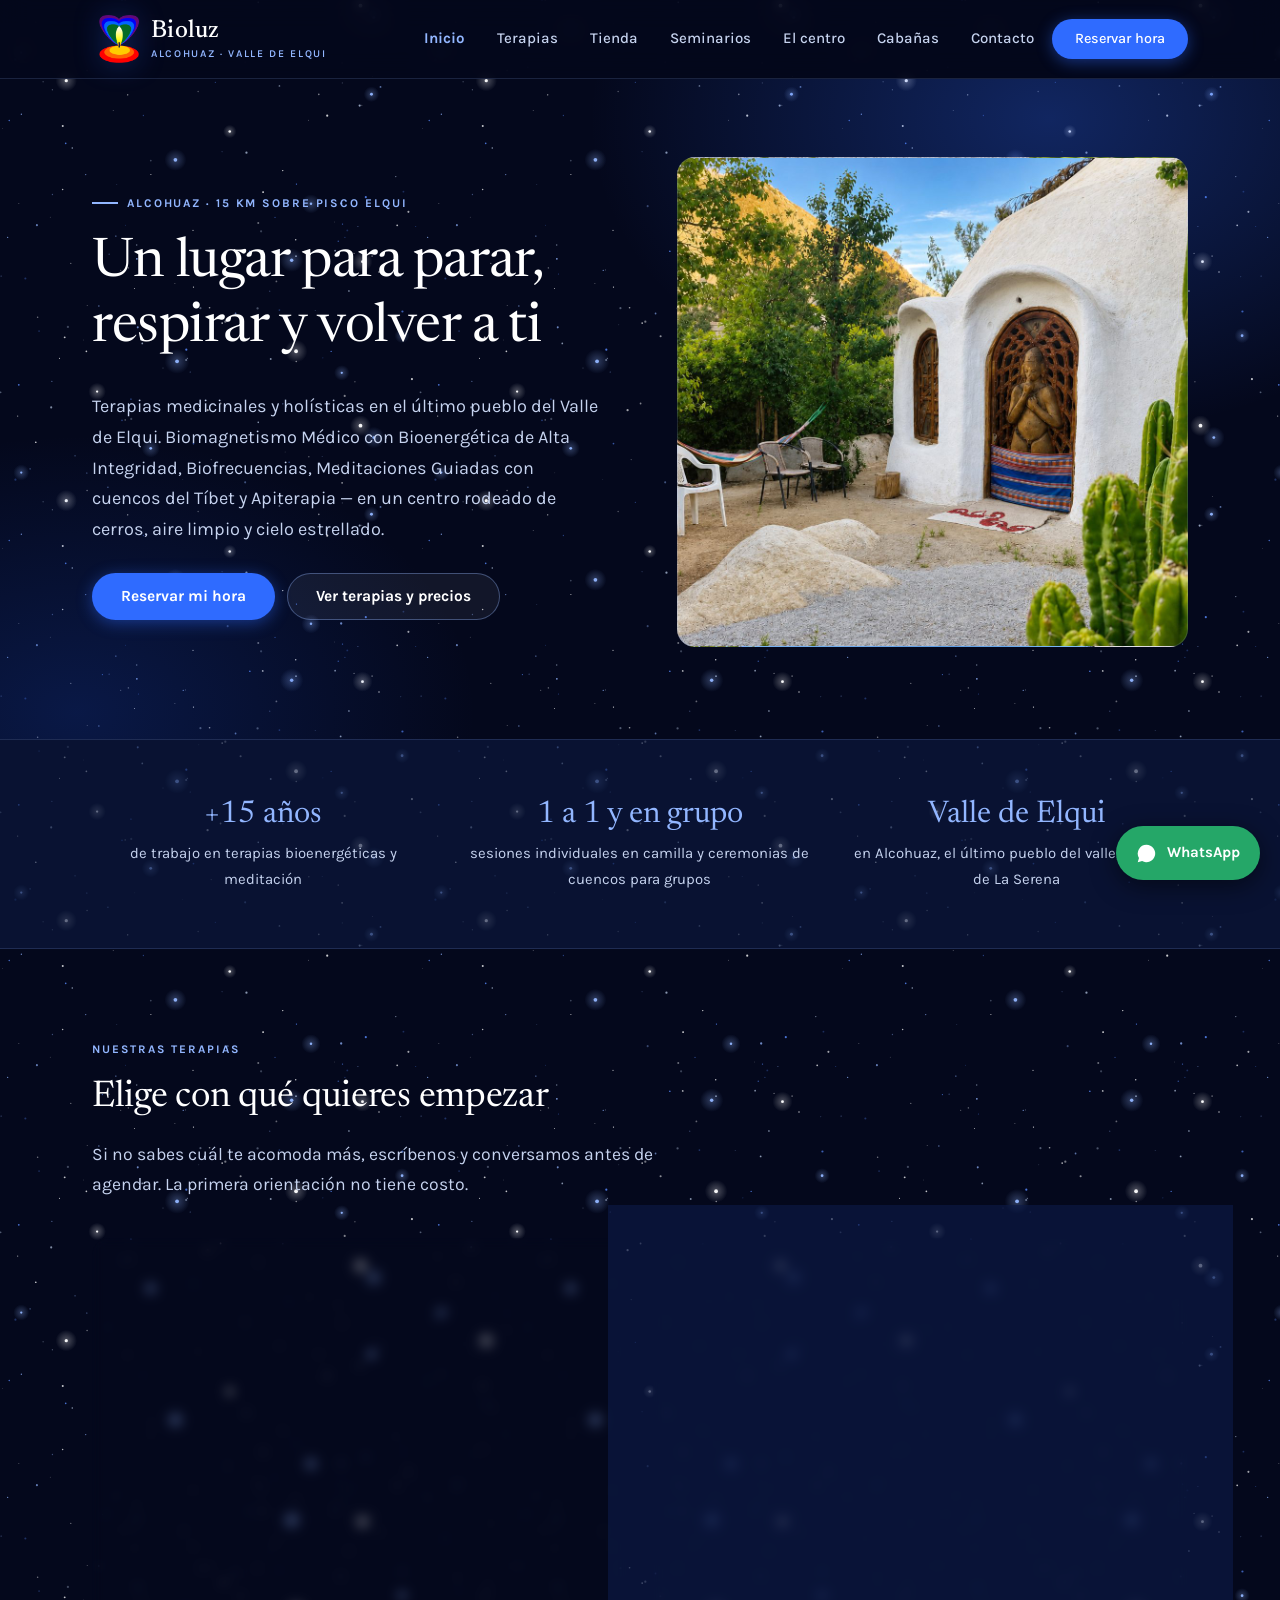
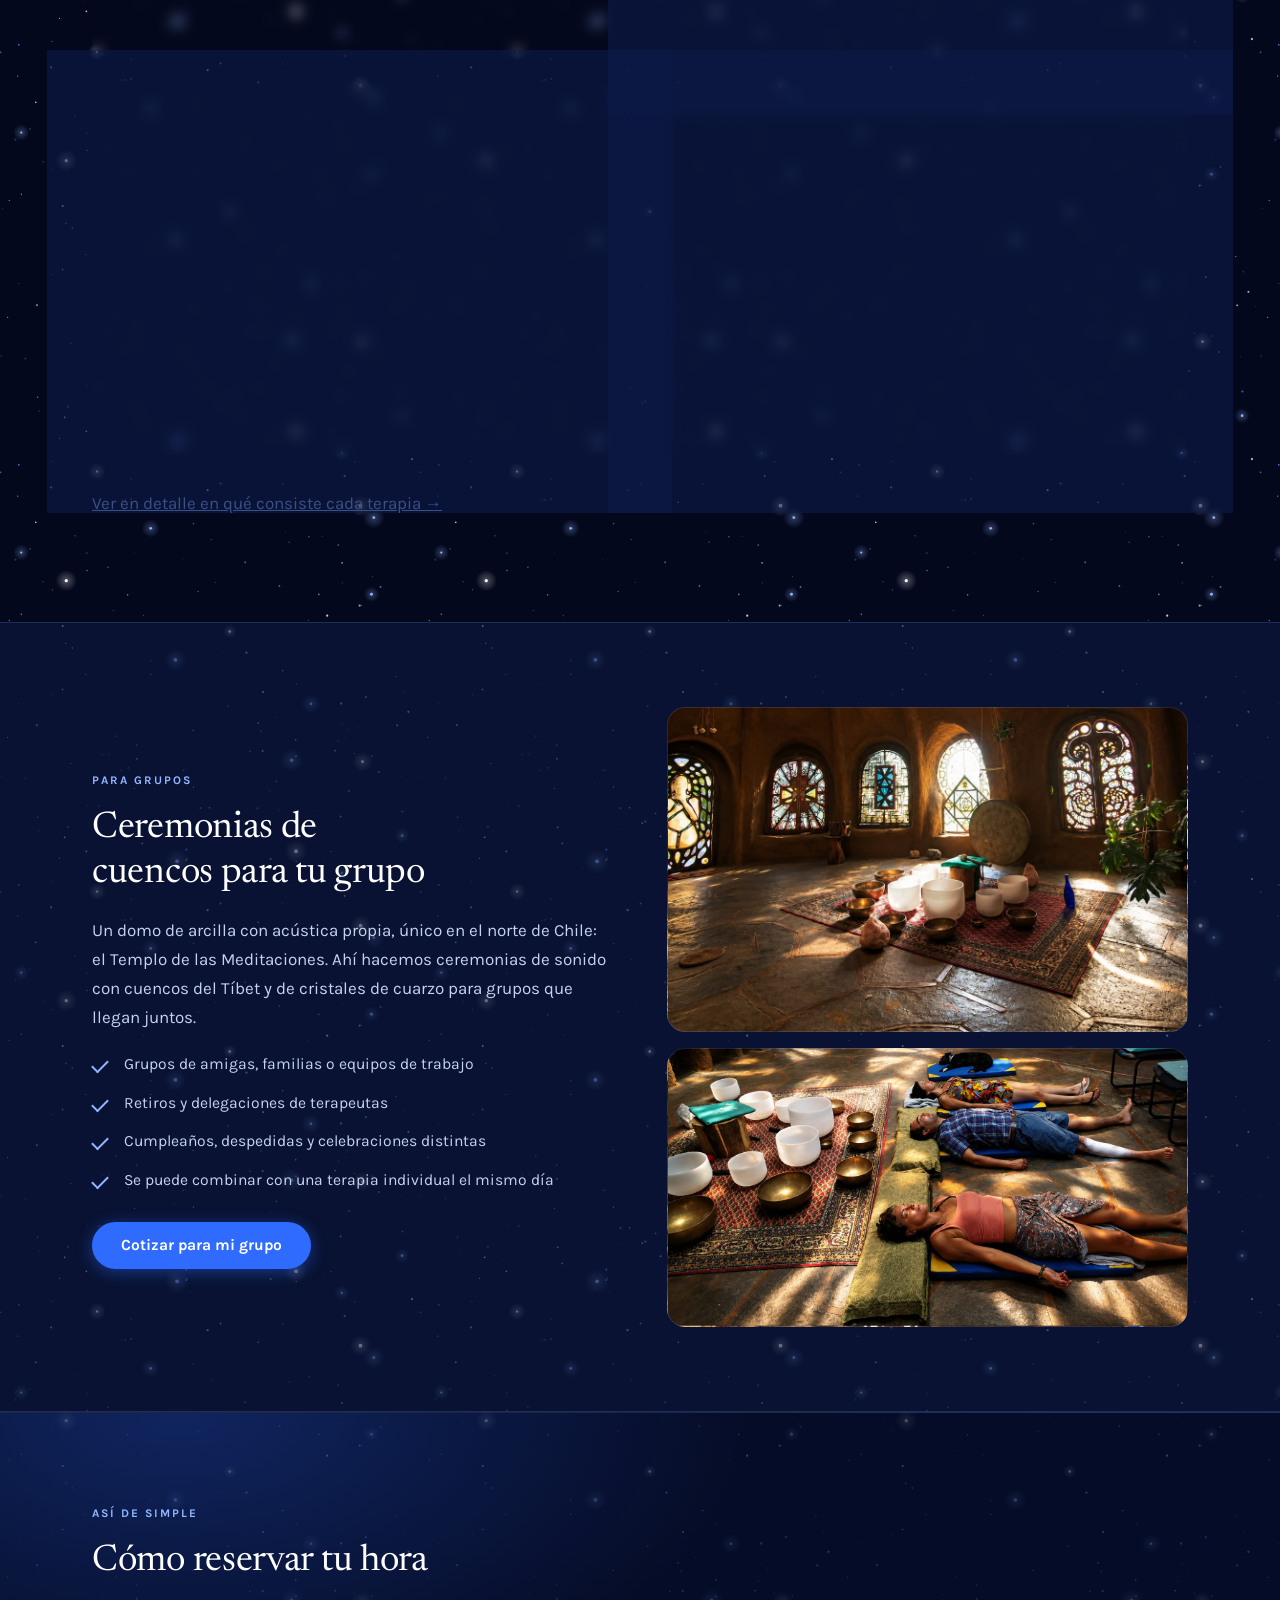
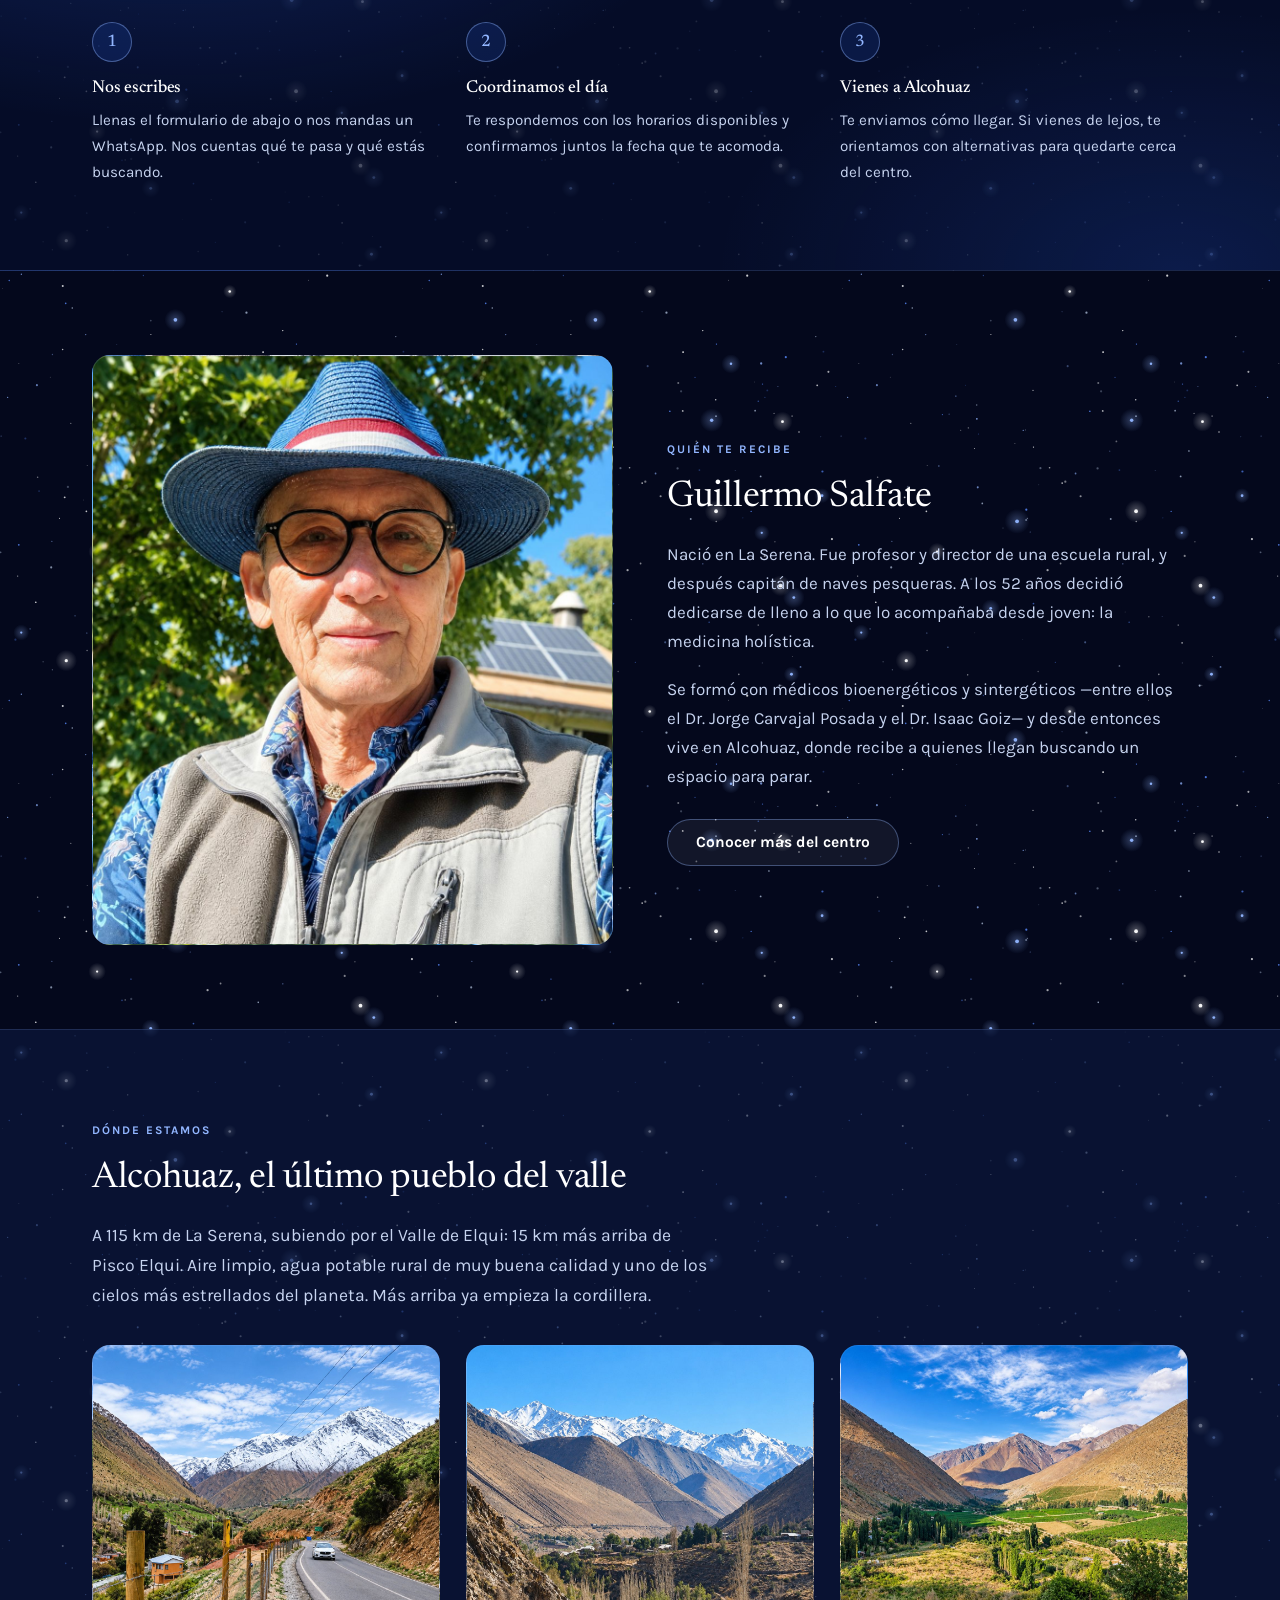
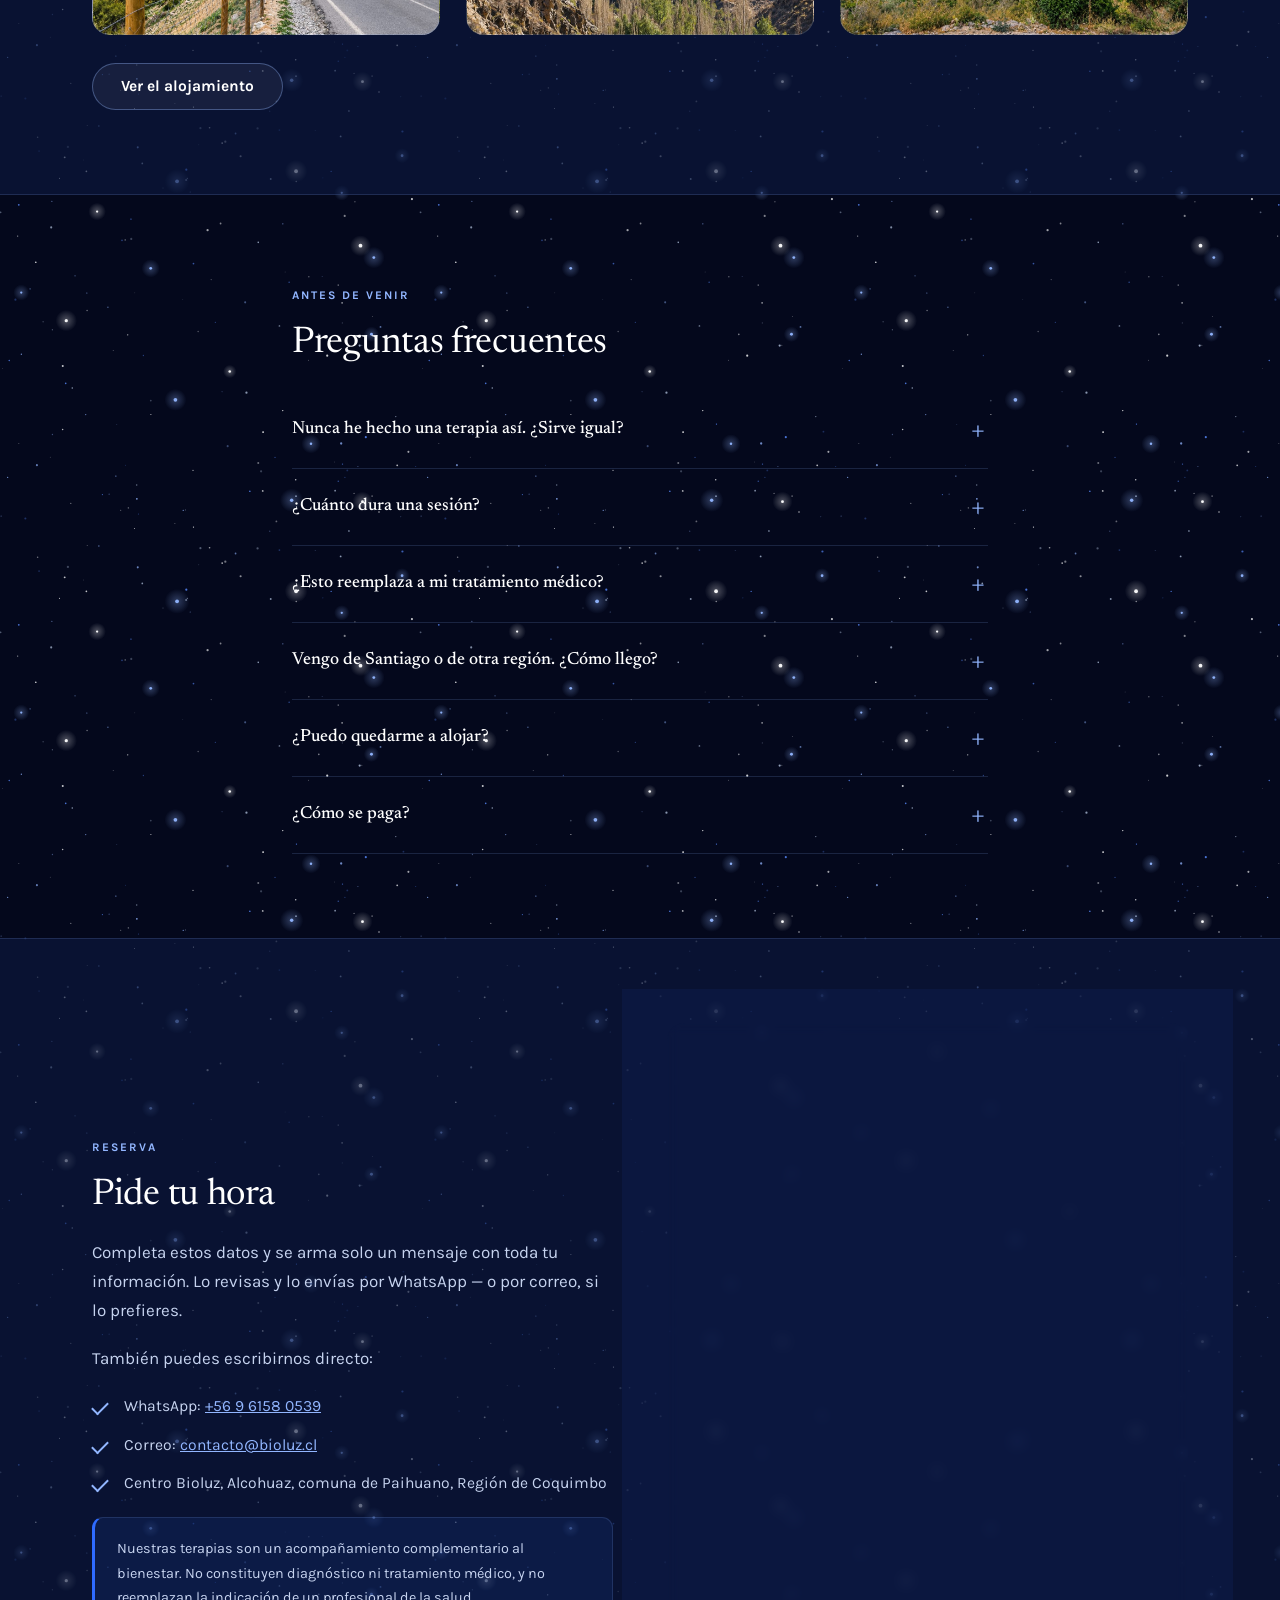
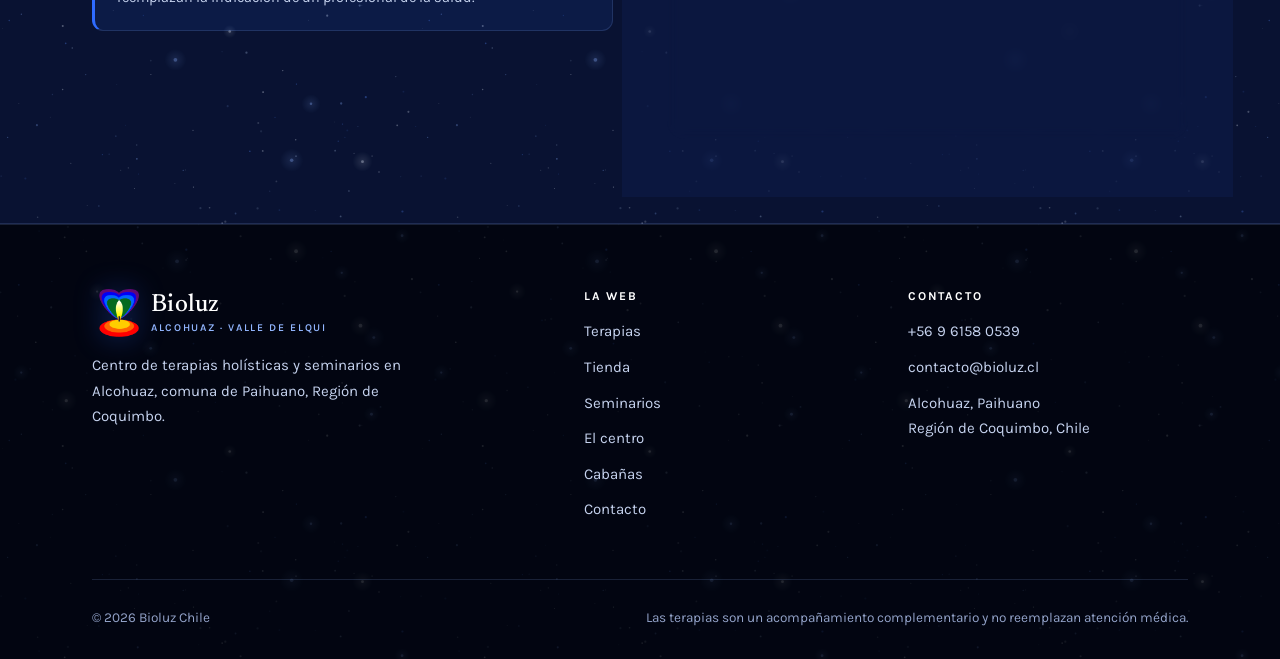
==== index.html @ 32c3778c "Agrega mapa de ubicación, cambia agua de vertiente a APR, y maqueta de calendario en cabañas - conta" ====
<!DOCTYPE html>
<html lang="es-CL">
<head>
<meta charset="utf-8">
<meta name="viewport" content="width=device-width, initial-scale=1">
<title>Bioluz Chile — Terapias holísticas en Alcohuaz, Valle de Elqui</title>
<meta name="description" content="Centro de terapias holísticas en Alcohuaz, Valle de Elqui. Biomagnetismo Médico con Bioenergética de Alta Integridad, Biofrecuencias Clark/Rife, Meditaciones Guiadas con cuencos del Tíbet y Apiterapia. Reserva tu hora por WhatsApp.">
<link rel="preconnect" href="https://fonts.googleapis.com">
<link rel="preconnect" href="https://fonts.gstatic.com" crossorigin>
<link href="https://fonts.googleapis.com/css2?family=Karla:wght@400;500;600;700&family=Newsreader:opsz,wght@6..72,400;6..72,500&display=swap" rel="stylesheet">
<link rel="stylesheet" href="assets/css/estilos.css">
<link rel="icon" type="image/png" href="assets/img/favicon.png">
<link rel="apple-touch-icon" href="assets/img/logo-marca.png">
</head>
<body class="borrador">

<!-- ===================== CABECERA ===================== -->
<header class="cabecera">
  <div class="contenedor cabecera-interior">
    <a class="logo" href="index.html">
      <img class="logo-marca" src="assets/img/logo-marca.png" alt="" width="320" height="326">
      <span class="logo-texto">
        <span class="logo-nombre">Bioluz</span>
        <span class="logo-bajada">Alcohuaz · Valle de Elqui</span>
      </span>
    </a>

    <button class="boton-menu" aria-label="Abrir menú" aria-expanded="false">
      <svg viewBox="0 0 24 24" fill="none" stroke="currentColor" stroke-width="2" stroke-linecap="round">
        <path d="M3 6h18M3 12h18M3 18h18"/>
      </svg>
    </button>

    <nav class="nav">
      <a href="index.html" class="activo">Inicio</a>
      <a href="terapias.html">Terapias</a>
      <a href="tienda.html">Tienda</a>
      <a href="seminarios.html">Seminarios</a>
      <a href="centro.html">El centro</a>
      <a href="cabanas.html">Cabañas</a>
      <a href="contacto.html">Contacto</a>
      <a href="#reservar" class="btn btn-principal btn-cabecera">Reservar hora</a>
    </nav>
  </div>
</header>

<!-- ===================== PORTADA ===================== -->
<section class="portada">
  <div class="contenedor portada-rejilla">
    <div class="portada-texto">
      <span class="ubicacion">Alcohuaz · 15 km sobre Pisco Elqui</span>
      <h1>Un lugar para parar, respirar y volver a ti</h1>
      <p class="bajada">
        Terapias medicinales y holísticas en el último pueblo del Valle de
        Elqui. Biomagnetismo Médico con Bioenergética de Alta Integridad,
        Biofrecuencias, Meditaciones Guiadas con cuencos del Tíbet y
        Apiterapia — en un
        centro rodeado de cerros, aire limpio y cielo estrellado.
      </p>
      <div class="grupo-botones">
        <a href="#reservar" class="btn btn-principal">Reservar mi hora</a>
        <a href="#terapias" class="btn btn-secundario">Ver terapias y precios</a>
      </div>
    </div>
    <div class="foto foto-portada" data-foto="FOTO DE PORTADA · guárdala como assets/img/portada.jpg y aparece sola. El domo, los cerros o el valle. Vertical u horizontal, mínimo 1400 px."></div>
  </div>
</section>

<!-- ===================== FRANJA DE CONFIANZA ===================== -->
<section class="seccion-compacta seccion-crema">
  <div class="contenedor">
    <div class="franja-datos">
      <div class="dato">
        <span class="numero">+15 años</span>
        <p>de trabajo en terapias bioenergéticas y meditación</p>
      </div>
      <div class="dato">
        <span class="numero">1 a 1 y en grupo</span>
        <p>sesiones individuales en camilla y ceremonias de cuencos para grupos</p>
      </div>
      <div class="dato">
        <span class="numero">Valle de Elqui</span>
        <p>en Alcohuaz, el último pueblo del valle, a 115 km de La Serena</p>
      </div>
    </div>
  </div>
</section>

<!-- ===================== TERAPIAS ===================== -->
<section class="seccion" id="terapias">
  <div class="contenedor">
    <span class="etiqueta">Nuestras terapias</span>
    <h2>Elige con qué quieres empezar</h2>
    <p class="intro" style="margin-bottom:38px">
      Si no sabes cuál te acomoda más, escríbenos y conversamos antes de
      agendar. La primera orientación no tiene costo.
    </p>

    <div class="rejilla rejilla-2">

      <article class="tarjeta tarjeta-destacada">
        <span class="cinta">La más pedida</span>
        <h3>Sesión individual en camilla</h3>
        <p>
          Una hora contigo. Trabajo de Biomagnetismo Médico con Bioenergética
          de Alta Integridad para equilibrar lo físico y lo emocional. Partimos
          conversando cómo estás llegando, y te vas con indicaciones simples
          para seguir en tu casa.
        </p>
        <div class="precio">$45.000
          <span>por sesión · aprox. 60 minutos</span>
        </div>
        <div class="grupo-botones">
          <a href="#reservar" class="btn btn-principal btn-ancho">Reservar</a>
        </div>
      </article>

      <article class="tarjeta">
        <span class="cinta">Nuevo</span>
        <h3>Biofrecuencias Clark/Rife</h3>
        <p>
          Una técnica todavía muy poco conocida en Chile. Es un acompañamiento
          durante procesos de salud complejos, junto al
          tratamiento de tu médico. Se trabaja con el equipo Biogen Prog y
          sensores en manos y pies. Requiere diagnóstico médico previo.
        </p>
        <div class="precio">$65.000
          <span>por sesión · de 1 a 2 horas · mínimo 3 sesiones</span>
        </div>
        <div class="grupo-botones">
          <a href="terapias.html#biofrecuencias" class="btn btn-secundario btn-ancho">Ver en qué consiste</a>
        </div>
      </article>

      <article class="tarjeta">
        <h3>Meditaciones Guiadas</h3>
        <p>
          Con cuencos del Tíbet, cuencos de cristales de cuarzo y Gong
          Atlantic. Sonidos con frecuencias que ayudan a calmar, equilibrar y
          descansar profundo. Se hace desde 2 personas — en pareja, con una
          amiga o en grupo.
        </p>
        <div class="precio">$30.000
          <span>por persona · desde 2 personas</span>
        </div>
        <div class="grupo-botones">
          <a href="#reservar" class="btn btn-secundario btn-ancho">Reservar</a>
        </div>
      </article>

      <article class="tarjeta">
        <h3>Apiterapia</h3>
        <p>
          Terapia tradicional con picadura de abeja, usada para acompañar
          molestias articulares y como apoyo al sistema inmune. Siempre con
          prueba de sensibilidad previa.
        </p>
        <div class="precio">$20.000
          <span>por sesión</span>
        </div>
        <div class="grupo-botones">
          <a href="#reservar" class="btn btn-secundario btn-ancho">Reservar</a>
        </div>
      </article>

    </div>

    <p style="margin-top:34px">
      <a href="terapias.html">Ver en detalle en qué consiste cada terapia →</a>
    </p>
  </div>
</section>

<!-- ===================== SESIONES GRUPALES ===================== -->
<section class="seccion seccion-crema">
  <div class="contenedor partido">
    <div class="partido-texto">
      <span class="etiqueta">Para grupos</span>
      <h2>Ceremonias de cuencos para tu grupo</h2>
      <p>
        Un domo de arcilla con acústica propia, único en el norte de Chile:
        el Templo de las Meditaciones. Ahí hacemos ceremonias de sonido con
        cuencos del Tíbet y de cristales de cuarzo para grupos que llegan juntos.
      </p>
      <ul class="lista-visto">
        <li>Grupos de amigas, familias o equipos de trabajo</li>
        <li>Retiros y delegaciones de terapeutas</li>
        <li>Cumpleaños, despedidas y celebraciones distintas</li>
        <li>Se puede combinar con una terapia individual el mismo día</li>
      </ul>
      <div class="grupo-botones">
        <a href="#reservar" class="btn btn-principal">Cotizar para mi grupo</a>
      </div>
    </div>
    <div class="galeria-dos">
      <div class="foto foto-meditacion-1"></div>
      <div class="foto foto-meditacion-2"></div>
    </div>
  </div>
</section>

<!-- ===================== CÓMO RESERVAR ===================== -->
<section class="seccion seccion-noche">
  <div class="contenedor">
    <span class="etiqueta">Así de simple</span>
    <h2 style="margin-bottom:38px">Cómo reservar tu hora</h2>
    <div class="pasos">
      <div class="paso">
        <h3>Nos escribes</h3>
        <p>
          Llenas el formulario de abajo o nos mandas un WhatsApp. Nos cuentas
          qué te pasa y qué estás buscando.
        </p>
      </div>
      <div class="paso">
        <h3>Coordinamos el día</h3>
        <p>
          Te respondemos con los horarios disponibles y confirmamos juntos la
          fecha que te acomoda.
        </p>
      </div>
      <div class="paso">
        <h3>Vienes a Alcohuaz</h3>
        <p>
          Te enviamos cómo llegar. Si vienes de lejos, te orientamos con
          alternativas para quedarte cerca del centro.
        </p>
      </div>
    </div>
  </div>
</section>

<!-- ===================== EL FUNDADOR ===================== -->
<section class="seccion">
  <div class="contenedor partido partido-invertido">
    <div class="foto foto-guillermo" data-foto="FOTO: retrato de Guillermo Salfate, de cerca, mirando a la cámara o trabajando. Luz natural. Vertical u horizontal, mínimo 1000 px."></div>
    <div class="partido-texto">
      <span class="etiqueta">Quién te recibe</span>
      <h2>Guillermo Salfate</h2>
      <p>
        Nació en La Serena. Fue profesor y director de una escuela rural, y
        después capitán de naves pesqueras. A los 52 años decidió dedicarse
        de lleno a lo que lo acompañaba desde joven: la medicina holística.
      </p>
      <p>
        Se formó con médicos bioenergéticos y sintergéticos —entre ellos el
        Dr. Jorge Carvajal Posada y el Dr. Isaac Goiz— y desde entonces vive
        en Alcohuaz, donde recibe a quienes llegan buscando un espacio para
        parar.
      </p>
      <div class="grupo-botones">
        <a href="centro.html" class="btn btn-secundario">Conocer más del centro</a>
      </div>
    </div>
  </div>
</section>

<!-- ===================== EL LUGAR ===================== -->
<section class="seccion seccion-crema">
  <div class="contenedor">
    <span class="etiqueta">Dónde estamos</span>
    <h2>Alcohuaz, el último pueblo del valle</h2>
    <p class="intro" style="margin-bottom:34px">
      A 115 km de La Serena, subiendo por el Valle de Elqui: 15 km más arriba
      de Pisco Elqui. Aire limpio, agua potable rural de muy buena calidad y
      uno de los cielos más estrellados del planeta. Más arriba ya empieza la
      cordillera.
    </p>
    <div class="rejilla rejilla-3">
      <div class="foto foto-ultimo-pueblo-1" data-foto="FOTO: vista del pueblo de Alcohuaz o del valle desde arriba, de día. Horizontal, mínimo 1200 px."></div>
      <div class="foto foto-ultimo-pueblo-2" data-foto="FOTO: el domo de arcilla visto por fuera, con los cerros detrás. Horizontal, mínimo 1200 px."></div>
      <div class="foto foto-cielo-limpio" data-foto="FOTO: cielo estrellado sobre el centro, de noche. Horizontal, mínimo 1200 px."></div>
    </div>
    <div class="grupo-botones">
      <a href="cabanas.html" class="btn btn-secundario">Ver el alojamiento</a>
    </div>
  </div>
</section>

<!-- ===================== PREGUNTAS FRECUENTES ===================== -->
<section class="seccion">
  <div class="contenedor-angosto">
    <span class="etiqueta">Antes de venir</span>
    <h2 style="margin-bottom:26px">Preguntas frecuentes</h2>

    <details class="pregunta">
      <summary>Nunca he hecho una terapia así. ¿Sirve igual?</summary>
      <p>
        Sí. La mayoría de quienes llegan viene por primera vez. No necesitas
        saber nada antes ni creer en nada en particular: se te explica todo
        durante la sesión.
      </p>
    </details>

    <details class="pregunta">
      <summary>¿Cuánto dura una sesión?</summary>
      <p>
        La sesión individual en camilla dura alrededor de una hora. Las
        Meditaciones Guiadas duran entre 45 y 60 minutos, según el grupo.
      </p>
    </details>

    <details class="pregunta">
      <summary>¿Esto reemplaza a mi tratamiento médico?</summary>
      <p>
        No. Lo que hacemos es un acompañamiento complementario al bienestar.
        No reemplaza el diagnóstico ni el tratamiento de tu médico, y siempre
        te vamos a decir que sigas con tus controles.
      </p>
    </details>

    <details class="pregunta">
      <summary>Vengo de Santiago o de otra región. ¿Cómo llego?</summary>
      <p>
        Se llega por el Valle de Elqui: desde La Serena son 115 km hasta
        Alcohuaz, pasando por Vicuña y Pisco Elqui. Cuando confirmamos tu
        hora te mandamos la ubicación y las indicaciones exactas.
      </p>
    </details>

    <details class="pregunta">
      <summary>¿Puedo quedarme a alojar?</summary>
      <p>
        Por ahora no. El centro tiene cabañas y una casa de arcilla, pero
        el alojamiento está cerrado temporalmente. En Alcohuaz y en Pisco
        Elqui hay otras alternativas para quedarse, y te orientamos con
        gusto cuando coordinemos tu hora.
      </p>
    </details>

    <details class="pregunta">
      <summary>¿Cómo se paga?</summary>
      <p>
        Se paga en el centro el día de la sesión. Si prefieres transferir
        antes, te enviamos los datos al confirmar la hora.
      </p>
    </details>
  </div>
</section>

<!-- ===================== RESERVA ===================== -->
<section class="seccion seccion-crema" id="reservar">
  <div class="contenedor partido">
    <div class="partido-texto">
      <span class="etiqueta">Reserva</span>
      <h2>Pide tu hora</h2>
      <p>
        Completa estos datos y se arma solo un mensaje con toda tu
        información. Lo revisas y lo envías por WhatsApp — o por correo, si
        lo prefieres.
      </p>
      <p>
        También puedes escribirnos directo:
      </p>
      <ul class="lista-visto">
        <li>WhatsApp: <a href="https://wa.me/56961580539">+56 9 6158 0539</a></li>
        <li>Correo: <a href="mailto:contacto@bioluz.cl">contacto@bioluz.cl</a></li>
        <li>Centro Bioluz, Alcohuaz, comuna de Paihuano, Región de Coquimbo</li>
      </ul>
      <p class="aviso-salud">
        Nuestras terapias son un acompañamiento complementario al bienestar.
        No constituyen diagnóstico ni tratamiento médico, y no reemplazan la
        indicación de un profesional de la salud.
      </p>
    </div>

    <form class="formulario" id="form-reserva" novalidate>
      <div class="campo">
        <label for="nombre">Tu nombre *</label>
        <input type="text" id="nombre" name="nombre" placeholder="Nombre y apellido" required>
      </div>

      <div class="campo">
        <label for="terapia">¿Qué te interesa? *</label>
        <select id="terapia" name="terapia" required>
          <option value="">Elige una opción</option>
          <option>Sesión individual en camilla ($45.000)</option>
          <option>Biofrecuencias Clark/Rife ($65.000)</option>
          <option>Meditaciones Guiadas ($30.000 por persona)</option>
          <option>Ceremonia de cuencos para un grupo</option>
          <option>Apiterapia ($20.000)</option>
          <option>Seminario / diplomado</option>
          <option>Todavía no sé, quiero orientación</option>
        </select>
      </div>

      <div class="fila-campos">
        <div class="campo">
          <label for="personas">¿Cuántas personas?</label>
          <input type="number" id="personas" name="personas" min="1" value="1">
        </div>
        <div class="campo">
          <label for="fecha">Fecha que te acomoda</label>
          <input type="date" id="fecha" name="fecha">
        </div>
      </div>

      <div class="fila-campos">
        <div class="campo">
          <label for="horario">Horario preferido</label>
          <select id="horario" name="horario">
            <option value="">Da lo mismo</option>
            <option>En la mañana</option>
            <option>En la tarde</option>
          </select>
        </div>
        <div class="campo">
          <label for="telefono">Tu teléfono</label>
          <input type="tel" id="telefono" name="telefono" placeholder="+56 9 ...">
        </div>
      </div>

      <div class="campo">
        <label for="mensaje">Cuéntanos brevemente qué buscas</label>
        <textarea id="mensaje" name="mensaje" placeholder="Por ejemplo: vengo con mucho estrés hace meses y quiero desconectarme un par de días."></textarea>
      </div>

      <button type="submit" class="btn btn-wsp btn-ancho">
        <svg viewBox="0 0 24 24" fill="currentColor" style="width:19px;height:19px">
          <path d="M17.5 14.4c-.3-.2-1.7-.9-2-1-.3-.1-.5-.2-.7.1-.2.3-.8 1-.9 1.2-.2.2-.3.2-.6.1-.3-.2-1.2-.5-2.3-1.4-.9-.8-1.4-1.7-1.6-2-.2-.3 0-.5.1-.6l.5-.5c.1-.2.2-.3.3-.5 0-.2 0-.4 0-.5 0-.2-.7-1.6-.9-2.2-.2-.6-.5-.5-.7-.5h-.6c-.2 0-.5.1-.8.4-.3.3-1 1-1 2.5s1.1 2.9 1.2 3.1c.2.2 2.1 3.2 5.1 4.5.7.3 1.3.5 1.7.6.7.2 1.4.2 1.9.1.6-.1 1.7-.7 2-1.4.2-.7.2-1.2.2-1.4-.1-.1-.3-.2-.6-.3M12 2a10 10 0 0 0-8.6 15.1L2 22l5-1.3A10 10 0 1 0 12 2"/>
        </svg>
        Enviar por WhatsApp
      </button>

      <p class="aviso-formulario">
        ¿Prefieres correo? <a href="#" id="reserva-por-correo">Envíalo por mail</a>
      </p>
    </form>
  </div>
</section>

<!-- ===================== PIE ===================== -->
<footer class="pie">
  <div class="contenedor">
    <div class="pie-rejilla">
      <div>
        <a class="logo logo-pie" href="index.html">
          <img class="logo-marca" src="assets/img/logo-marca.png" alt="" width="320" height="326">
          <span class="logo-texto">
            <span class="logo-nombre">Bioluz</span>
            <span class="logo-bajada">Alcohuaz · Valle de Elqui</span>
          </span>
        </a>
        <p style="max-width:36ch">
          Centro de terapias holísticas y seminarios en Alcohuaz, comuna de
          Paihuano, Región de Coquimbo.
        </p>
      </div>

      <div>
        <h4>La web</h4>
        <ul>
          <li><a href="terapias.html">Terapias</a></li>
          <li><a href="tienda.html">Tienda</a></li>
          <li><a href="seminarios.html">Seminarios</a></li>
          <li><a href="centro.html">El centro</a></li>
          <li><a href="cabanas.html">Cabañas</a></li>
          <li><a href="contacto.html">Contacto</a></li>
        </ul>
      </div>

      <div>
        <h4>Contacto</h4>
        <ul>
          <li><a href="https://wa.me/56961580539">+56 9 6158 0539</a></li>
          <li><a href="mailto:contacto@bioluz.cl">contacto@bioluz.cl</a></li>
          <li>Alcohuaz, Paihuano<br>Región de Coquimbo, Chile</li>
        </ul>
      </div>
    </div>

    <div class="pie-abajo">
      <span>© 2026 Bioluz Chile</span>
      <span>Las terapias son un acompañamiento complementario y no reemplazan atención médica.</span>
    </div>
  </div>
</footer>

<a class="wsp-flotante" href="https://wa.me/56961580539?text=Hola%20Bioluz%2C%20quiero%20consultar%20por%20una%20hora." target="_blank" rel="noopener">
  <svg viewBox="0 0 24 24">
    <path d="M17.5 14.4c-.3-.2-1.7-.9-2-1-.3-.1-.5-.2-.7.1-.2.3-.8 1-.9 1.2-.2.2-.3.2-.6.1-.3-.2-1.2-.5-2.3-1.4-.9-.8-1.4-1.7-1.6-2-.2-.3 0-.5.1-.6l.5-.5c.1-.2.2-.3.3-.5 0-.2 0-.4 0-.5 0-.2-.7-1.6-.9-2.2-.2-.6-.5-.5-.7-.5h-.6c-.2 0-.5.1-.8.4-.3.3-1 1-1 2.5s1.1 2.9 1.2 3.1c.2.2 2.1 3.2 5.1 4.5.7.3 1.3.5 1.7.6.7.2 1.4.2 1.9.1.6-.1 1.7-.7 2-1.4.2-.7.2-1.2.2-1.4-.1-.1-.3-.2-.6-.3M12 2a10 10 0 0 0-8.6 15.1L2 22l5-1.3A10 10 0 1 0 12 2"/>
  </svg>
  WhatsApp
</a>

<script src="assets/js/main.js"></script>
</body>
</html>
---- assets/css/estilos.css ----
/* ============================================================
   BIOLUZ CHILE — hoja de estilos principal

   Paleta: cielo nocturno del Valle de Elqui.
   · Espacio — azul casi negro, el fondo de todo
   · Panel   — azul profundo translúcido, donde va el contenido
   · Azul    — el azul eléctrico, solo donde importa
   · Ámbar   — para los avisos, para que no se confundan
   · Letras  — blancas

   Las estrellas del fondo las dibuja assets/js/main.js y las
   entrega en la variable --estrellas. Si el navegador no ejecuta
   ese archivo, queda el azul liso y todo se sigue leyendo igual.
   ============================================================ */

:root{
  /* Fondos */
  --espacio:    #04081C;
  --espacio-2:  #070F2A;
  --panel:      rgba(12,25,64,.62);
  --panel-solido:#0B1638;
  --superficie: rgba(13,27,70,.66);

  /* Texto */
  --tinta:      #FFFFFF;
  --texto:      #C6D3EF;
  --texto-tenue:#93A3C9;

  /* Azul eléctrico: el acento */
  --azul:       #2F6BFF;
  --azul-hover: #1D53DC;
  --azul-claro: #92B6FF;
  --azul-tenue: rgba(47,107,255,.16);

  /* Ámbar: avisos */
  --ambar:      #D9A441;
  --ambar-tenue:rgba(217,164,65,.12);

  --borde:      rgba(146,182,255,.16);
  --borde-vivo: rgba(146,182,255,.36);

  --sombra:      0 1px 3px rgba(0,0,0,.35), 0 12px 30px rgba(0,0,0,.32);
  --sombra-alta: 0 2px 8px rgba(0,0,0,.4), 0 24px 54px rgba(6,20,70,.55);

  --radio:      18px;
  --radio-sm:   11px;
  --ancho:      1140px;
  --serif: 'Newsreader', 'Iowan Old Style', Georgia, 'Times New Roman', serif;
  --sans:  'Karla', -apple-system, BlinkMacSystemFont, 'Segoe UI', Roboto, Helvetica, Arial, sans-serif;
}

*,*::before,*::after{ box-sizing:border-box; }

/* Lo que se marca como oculto se oculta, aunque la clase diga otra cosa */
[hidden]{ display:none !important; }

html{ scroll-behavior:smooth; background:var(--espacio); color-scheme:dark; }

body{
  margin:0;
  font-family:var(--sans);
  font-size:17px;
  line-height:1.7;
  color:var(--texto);
  background-color:var(--espacio);
  background-image:var(--estrellas, none);
  background-repeat:repeat;
  background-size:420px 420px;
  -webkit-font-smoothing:antialiased;
}

img{ max-width:100%; display:block; }

h1,h2,h3,h4{
  font-family:var(--serif);
  font-weight:400;
  line-height:1.2;
  letter-spacing:-.008em;
  margin:0 0 .55em;
  color:var(--tinta);
  text-wrap:balance;
}
h1{ font-size:clamp(2.1rem, 5.2vw, 3.4rem); }
h2{ font-size:clamp(1.6rem, 3.4vw, 2.3rem); }
h3{ font-size:1.2rem; font-weight:500; color:var(--tinta); }
p{ margin:0 0 1.15em; }
a{ color:var(--azul-claro); }
:focus-visible{ outline:2.5px solid var(--azul-claro); outline-offset:3px; border-radius:5px; }

.contenedor{ width:100%; max-width:var(--ancho); margin:0 auto; padding:0 22px; }
.contenedor-angosto{ width:100%; max-width:740px; margin:0 auto; padding:0 22px; }

.seccion{ padding:84px 0; position:relative; }
.seccion-compacta{ padding:56px 0; position:relative; }

/* Banda con panel: el cielo se atenúa para que el texto descanse */
.seccion-crema{
  background:var(--panel);
  border-top:1px solid var(--borde);
  border-bottom:1px solid var(--borde);
}

/* Banda destacada: aquí sí aparece el azul eléctrico */
.seccion-noche{
  background:
    radial-gradient(72% 110% at 14% 0%, rgba(47,107,255,.26) 0%, rgba(47,107,255,0) 62%),
    radial-gradient(60% 95% at 92% 100%, rgba(47,107,255,.16) 0%, rgba(47,107,255,0) 60%),
    rgba(6,14,44,.72);
  border-top:1px solid var(--borde);
  border-bottom:1px solid var(--borde);
}

.intro{ font-size:1.1rem; color:var(--texto); max-width:62ch; }

/* Bajada de un título: el nombre técnico o el detalle que va debajo del h2 */
.subtitulo{
  font-family:var(--sans); font-size:1rem; font-weight:600;
  color:var(--azul-claro); max-width:48ch;
  margin:-.35em 0 1.15em;
}

.etiqueta{
  display:inline-block; font-family:var(--sans); font-size:.73rem; font-weight:700;
  letter-spacing:.17em; text-transform:uppercase; color:var(--azul-claro);
  margin-bottom:16px;
}

/* ---------- Botones ---------- */
.btn{
  display:inline-flex; align-items:center; justify-content:center; gap:9px;
  padding:15px 28px; border-radius:100px; border:1.5px solid transparent;
  font-family:var(--sans); font-size:.97rem; font-weight:700; text-decoration:none;
  cursor:pointer; transition:transform .16s ease, box-shadow .22s ease, background .2s ease, border-color .2s ease;
  line-height:1;
}
.btn:hover{ transform:translateY(-2px); }
.btn-principal{ background:var(--azul); color:#fff; box-shadow:0 3px 16px rgba(47,107,255,.45); }
.btn-principal:hover{ background:var(--azul-hover); box-shadow:0 8px 26px rgba(47,107,255,.55); }
.btn-secundario{ background:rgba(255,255,255,.06); color:var(--tinta); border-color:var(--borde-vivo); }
.btn-secundario:hover{ border-color:var(--azul-claro); background:var(--azul-tenue); }
.btn-claro{ background:#fff; color:var(--espacio); }
.btn-borde-claro{ background:transparent; color:#fff; border-color:rgba(255,255,255,.45); }
.btn-borde-claro:hover{ background:rgba(255,255,255,.12); }
.btn-wsp{ background:#25A768; color:#fff; box-shadow:0 3px 14px rgba(37,167,104,.4); }
.btn-wsp:hover{ background:#1E8C57; }
.btn-ancho{ width:100%; }
.grupo-botones{ display:flex; flex-wrap:wrap; gap:12px; margin-top:28px; }

/* ---------- Cabecera ---------- */
.cabecera{
  position:sticky; top:0; z-index:60;
  background:rgba(4,8,28,.82); backdrop-filter:blur(14px);
  border-bottom:1px solid var(--borde);
}
.cabecera-interior{
  display:flex; align-items:center; justify-content:space-between;
  gap:20px; height:78px;
}
.logo{ display:flex; align-items:center; gap:12px; text-decoration:none; line-height:1.1; }
.logo-marca{
  width:auto; height:48px; display:block; flex:none;
  filter:drop-shadow(0 0 14px rgba(47,107,255,.35));
  transition:transform .2s ease;
}
.logo:hover .logo-marca{ transform:scale(1.06); }
.logo-texto{ display:flex; flex-direction:column; }
.logo-pie{ margin-bottom:16px; }
.logo-nombre{
  font-family:var(--serif); font-size:1.55rem; font-weight:500;
  letter-spacing:.01em; color:var(--tinta);
}
.logo-bajada{
  font-size:.65rem; letter-spacing:.16em; text-transform:uppercase;
  color:var(--azul-claro); margin-top:3px; font-weight:600;
}
.nav{ display:flex; align-items:center; gap:4px; }
.nav a{
  padding:9px 14px; border-radius:100px; text-decoration:none;
  color:var(--texto); font-size:.94rem; font-weight:500;
  transition:background .18s ease, color .18s ease;
}
.nav a:hover{ background:var(--azul-tenue); color:var(--tinta); }
.nav a.activo{ color:var(--azul-claro); font-weight:700; }
.nav a.btn{ color:#fff; }
.cabecera .btn{ padding:12px 22px; font-size:.9rem; }
.boton-menu{
  display:none; background:none; border:0; padding:10px; cursor:pointer;
  color:var(--tinta);
}
.boton-menu svg{ width:26px; height:26px; }

/* ---------- Portada ---------- */
.portada{
  position:relative;
  padding:78px 0 92px;
  background:
    radial-gradient(58% 78% at 82% 6%, rgba(47,107,255,.30) 0%, rgba(47,107,255,0) 62%),
    radial-gradient(52% 70% at 6% 96%, rgba(29,83,220,.22) 0%, rgba(29,83,220,0) 60%);
}
.portada-rejilla{
  display:grid; grid-template-columns:1.02fr .98fr; gap:54px; align-items:center;
}
.portada h1{ max-width:15ch; }
.portada .bajada{
  font-size:1.13rem; color:var(--texto); max-width:46ch; margin-bottom:4px;
}
.portada .ubicacion{
  display:inline-flex; align-items:center; gap:9px;
  font-size:.74rem; letter-spacing:.16em; text-transform:uppercase; font-weight:700;
  color:var(--azul-claro); margin-bottom:18px;
}
.portada .ubicacion::before{
  content:''; width:26px; height:1.5px; background:var(--azul-claro); display:block;
}

/* ---------- Rejillas ---------- */
.rejilla{ display:grid; gap:26px; }
.rejilla-2{ grid-template-columns:repeat(2,1fr); }
.rejilla-3{ grid-template-columns:repeat(3,1fr); }
.rejilla-4{ grid-template-columns:repeat(4,1fr); }

/* ---------- Tarjetas ---------- */
.tarjeta{
  background:var(--superficie); border:1px solid var(--borde); border-radius:var(--radio);
  padding:30px; box-shadow:var(--sombra);
  backdrop-filter:blur(6px);
  display:flex; flex-direction:column;
  transition:transform .18s ease, box-shadow .24s ease, border-color .24s ease;
}
.tarjeta:hover{ transform:translateY(-3px); box-shadow:var(--sombra-alta); border-color:var(--borde-vivo); }
.tarjeta h3{ margin-bottom:.4em; }
.tarjeta p{ color:var(--texto); font-size:.97rem; }
.tarjeta .precio{
  margin-top:auto; padding-top:18px; border-top:1px solid var(--borde);
  font-family:var(--serif); font-size:1.32rem; font-weight:500; color:var(--tinta);
  font-variant-numeric:tabular-nums;
}
.tarjeta .precio span{
  display:block; font-family:var(--sans); font-size:.8rem; font-weight:500;
  color:var(--texto-tenue); letter-spacing:0; margin-top:4px;
}
.tarjeta-destacada{
  border-color:rgba(47,107,255,.55); border-width:1.5px;
  background:linear-gradient(168deg, rgba(28,58,140,.72) 0%, rgba(13,27,70,.68) 72%);
  box-shadow:0 2px 8px rgba(0,0,0,.35), 0 22px 50px rgba(20,52,150,.42);
}
/* Tarjeta para usar dentro de la banda destacada */
.tarjeta-oscura{ background:rgba(255,255,255,.06); box-shadow:none; }
.cinta{
  align-self:flex-start; background:var(--azul-tenue); color:var(--azul-claro);
  border:1px solid rgba(146,182,255,.28);
  font-size:.69rem; font-weight:700; letter-spacing:.12em; text-transform:uppercase;
  padding:5px 12px; border-radius:100px; margin-bottom:16px;
}

/* ---------- Fotos (marcadores mientras no hay imagen real) ---------- */
.foto{
  position:relative; border-radius:var(--radio); overflow:hidden;
  background-color:var(--panel-solido);
  background-size:cover; background-position:center;
  min-height:290px;
  border:1px solid var(--borde);
}
.foto-alta{ min-height:430px; }
.foto-baja{ min-height:200px; }
.foto::after{
  content:attr(data-foto);
  position:absolute; left:16px; bottom:16px; right:16px;
  font-size:.74rem; line-height:1.45; color:var(--azul-claro);
  background:rgba(4,8,28,.86); border:1px dashed var(--borde-vivo);
  padding:9px 12px; border-radius:9px;
  display:none;
}
body.borrador .foto::after{ display:block; }
body.borrador .foto{
  background-image:
    repeating-linear-gradient(45deg, rgba(146,182,255,.05) 0 13px, transparent 13px 26px),
    linear-gradient(145deg, #12224F 0%, #0A1130 100%);
}
/* La portada sí tiene nombre fijo: aparece sola apenas exista el archivo */
body.borrador .foto-portada,
.foto-portada{
  min-height:490px;
  background-image:
    url('../img/portada.jpg'),
    repeating-linear-gradient(45deg, rgba(146,182,255,.05) 0 13px, transparent 13px 26px),
    linear-gradient(145deg, #12224F 0%, #0A1130 100%);
  /* Encuadre: el domo está a la derecha y arriba, así que corremos
     el centro del recorte hacia allá para que no se pierda. */
  background-position:60% 42%;
}
/* Como ya hay foto de verdad, esta no lleva el cartelito del borrador */
body.borrador .foto-portada::after{ display:none; }

/* Retrato de Guillermo, en la sección "El fundador" de centro.html.
   La foto ya viene recortada (assets/img/guillermo.png) desde donde
   empieza el gorro hasta el cierre del chaleco, así que la proporción
   queda fija sin importar el ancho de pantalla. */
.foto-guillermo,
body.borrador .foto-guillermo{
  min-height:0;
  aspect-ratio: 1086 / 1230;
  background-image:
    url('../img/guillermo.jpg'),
    repeating-linear-gradient(45deg, rgba(146,182,255,.05) 0 13px, transparent 13px 26px),
    linear-gradient(145deg, #12224F 0%, #0A1130 100%);
  background-position:center;
}
body.borrador .foto-guillermo::after{ display:none; }

/* Foto de una sesión de Biofrecuencias, en terapias.html */
body.borrador .foto-biofrecuencias,
.foto-biofrecuencias{
  background-image:
    url('../img/biofrecuencias.jpg'),
    repeating-linear-gradient(45deg, rgba(146,182,255,.05) 0 13px, transparent 13px 26px),
    linear-gradient(145deg, #12224F 0%, #0A1130 100%);
  background-position:center 30%;
}
body.borrador .foto-biofrecuencias::after{ display:none; }

/* Franja con 4 fotos del centro, portada de centro.html */
body.borrador .foto-centro-fotos,
.foto-centro-fotos{
  background-image:
    url('../img/centro-fotos.jpg'),
    repeating-linear-gradient(45deg, rgba(146,182,255,.05) 0 13px, transparent 13px 26px),
    linear-gradient(145deg, #12224F 0%, #0A1130 100%);
  background-position:center;
}
body.borrador .foto-centro-fotos::after{ display:none; }

/* Foto de los cuencos, en Meditaciones Guiadas de terapias.html */
body.borrador .foto-cuencos-meditacion,
.foto-cuencos-meditacion{
  background-image:
    url('../img/cuencos-meditacion.jpg'),
    repeating-linear-gradient(45deg, rgba(146,182,255,.05) 0 13px, transparent 13px 26px),
    linear-gradient(145deg, #12224F 0%, #0A1130 100%);
  background-position:center 55%;
}
body.borrador .foto-cuencos-meditacion::after{ display:none; }

/* Cuadrícula de 4 fotos del domo, en El Templo de las Meditaciones (centro.html) */
body.borrador .foto-domo-fotos,
.foto-domo-fotos{
  background-image:
    url('../img/domo-fotos.jpg'),
    repeating-linear-gradient(45deg, rgba(146,182,255,.05) 0 13px, transparent 13px 26px),
    linear-gradient(145deg, #12224F 0%, #0A1130 100%);
  background-position:center;
}
body.borrador .foto-domo-fotos::after{ display:none; }

/* Foto del valle con cielo limpio, en El entorno (centro.html) */
body.borrador .foto-cielo-limpio,
.foto-cielo-limpio{
  background-image:
    url('../img/cielo-limpio.jpg'),
    repeating-linear-gradient(45deg, rgba(146,182,255,.05) 0 13px, transparent 13px 26px),
    linear-gradient(145deg, #12224F 0%, #0A1130 100%);
  background-position:center;
}
body.borrador .foto-cielo-limpio::after{ display:none; }

/* Fotos del valle, en Dónde estamos (index.html) */
body.borrador .foto-ultimo-pueblo-1,
.foto-ultimo-pueblo-1{
  background-image:
    url('../img/ultimo-pueblo-1.jpg'),
    repeating-linear-gradient(45deg, rgba(146,182,255,.05) 0 13px, transparent 13px 26px),
    linear-gradient(145deg, #12224F 0%, #0A1130 100%);
  background-position:center;
}
body.borrador .foto-ultimo-pueblo-1::after{ display:none; }

body.borrador .foto-ultimo-pueblo-2,
.foto-ultimo-pueblo-2{
  background-image:
    url('../img/ultimo-pueblo-2.jpg'),
    repeating-linear-gradient(45deg, rgba(146,182,255,.05) 0 13px, transparent 13px 26px),
    linear-gradient(145deg, #12224F 0%, #0A1130 100%);
  background-position:center;
}
body.borrador .foto-ultimo-pueblo-2::after{ display:none; }

/* ---------- Galería de dos fotos (Ceremonias de cuencos) ---------- */
.galeria-dos{ display:grid; gap:16px; }
/* Las dos se recortan arriba a propósito: la del domo hasta donde
   empiezan las ventanas (con un poco menos de piso al final), y la
   de las personas hasta antes de la camilla roja del fondo. */
.galeria-dos .foto{ min-height:0; }
.foto-meditacion-1,
body.borrador .foto-meditacion-1{
  aspect-ratio: 1.6;
  background-position:center 82%;
  background-image:
    url('../img/meditacion-1.jpg'),
    repeating-linear-gradient(45deg, rgba(146,182,255,.05) 0 13px, transparent 13px 26px),
    linear-gradient(145deg, #12224F 0%, #0A1130 100%);
}
.foto-meditacion-2,
body.borrador .foto-meditacion-2{
  aspect-ratio: 1.87;
  background-position:center bottom;
  background-image:
    url('../img/meditacion-2.jpg'),
    repeating-linear-gradient(45deg, rgba(146,182,255,.05) 0 13px, transparent 13px 26px),
    linear-gradient(145deg, #12224F 0%, #0A1130 100%);
}
body.borrador .foto-meditacion-1::after,
body.borrador .foto-meditacion-2::after{ display:none; }

/* ---------- Bloque partido (foto + texto) ---------- */
.partido{
  display:grid; grid-template-columns:1fr 1fr; gap:54px; align-items:center;
}
.partido-invertido .partido-texto{ order:2; }

/* ---------- Pasos ---------- */
.pasos{ counter-reset:paso; display:grid; gap:26px; grid-template-columns:repeat(3,1fr); }
.paso{ position:relative; padding-top:56px; }
.paso::before{
  counter-increment:paso; content:counter(paso);
  position:absolute; top:0; left:0;
  width:40px; height:40px; border-radius:50%;
  background:rgba(47,107,255,.14); color:var(--azul-claro);
  border:1.5px solid rgba(146,182,255,.42);
  font-family:var(--serif); font-size:1.05rem; font-weight:500;
  display:flex; align-items:center; justify-content:center;
}
.paso h3{ font-size:1.08rem; }
.paso p{ color:var(--texto); font-size:.95rem; margin:0; }

/* ---------- Formulario ---------- */
.formulario{
  background:var(--superficie); border:1px solid var(--borde); border-radius:var(--radio);
  padding:34px; box-shadow:var(--sombra); backdrop-filter:blur(6px);
}
.campo{ margin-bottom:18px; }
.campo label{
  display:block; font-size:.87rem; font-weight:700; color:var(--tinta);
  margin-bottom:7px;
}
.campo input, .campo select, .campo textarea{
  width:100%; padding:13px 15px; font-family:var(--sans); font-size:1rem;
  color:var(--tinta); background:rgba(2,5,18,.55);
  border:1.5px solid var(--borde); border-radius:var(--radio-sm);
  transition:border-color .18s ease, box-shadow .18s ease, background .18s ease;
}
.campo input::placeholder, .campo textarea::placeholder{ color:var(--texto-tenue); }
.campo select option{ background:var(--panel-solido); color:#fff; }
.campo input:focus, .campo select:focus, .campo textarea:focus{
  outline:none; border-color:var(--azul);
  box-shadow:0 0 0 3px rgba(47,107,255,.28); background:rgba(2,5,18,.75);
}
.campo textarea{ min-height:112px; resize:vertical; }
.campo .ayuda{ font-size:.82rem; color:var(--texto-tenue); margin-top:6px; }
.fila-campos{ display:grid; grid-template-columns:1fr 1fr; gap:16px; }
.aviso-formulario{
  font-size:.85rem; color:var(--texto-tenue); text-align:center; margin:14px 0 0;
}
/* El calendario del navegador se ve negro sobre negro sin esto */
.campo input[type="date"]{ color-scheme:dark; }

/* ---------- Preguntas frecuentes ---------- */
.pregunta{ border-bottom:1px solid var(--borde); padding:4px 0; }
.pregunta summary{
  cursor:pointer; list-style:none; padding:19px 36px 19px 0; position:relative;
  font-family:var(--serif); font-size:1.1rem; font-weight:500; color:var(--tinta);
}
.pregunta summary::-webkit-details-marker{ display:none; }
.pregunta summary::after{
  content:'+'; position:absolute; right:4px; top:50%; transform:translateY(-50%);
  font-family:var(--sans); font-size:1.45rem; font-weight:300; color:var(--azul-claro);
}
.pregunta[open] summary::after{ content:'\2013'; }
.pregunta p{ color:var(--texto); font-size:.97rem; padding-bottom:6px; margin-bottom:12px; }

/* ---------- Cita ---------- */
.cita{
  font-family:var(--serif); font-size:clamp(1.35rem,2.6vw,1.9rem); line-height:1.45;
  font-weight:400; color:var(--tinta); max-width:30ch; margin:0 auto;
}
.cita-autor{
  font-family:var(--sans); font-size:.85rem; font-weight:600;
  color:var(--azul-claro); letter-spacing:.05em; margin-top:18px;
}

/* ---------- Listas con visto ---------- */
.lista-visto{ list-style:none; padding:0; margin:0 0 1.2em; }
.lista-visto li{
  position:relative; padding-left:32px; margin-bottom:12px;
  color:var(--texto); font-size:.98rem;
}
.lista-visto li::before{
  content:''; position:absolute; left:0; top:9px;
  width:16px; height:9px; border-left:2.2px solid var(--azul-claro);
  border-bottom:2.2px solid var(--azul-claro); transform:rotate(-45deg);
}

/* ---------- Franja de datos ---------- */
.franja-datos{ display:grid; grid-template-columns:repeat(3,1fr); gap:34px; text-align:center; }
.dato .numero{
  font-family:var(--serif); font-size:1.95rem; font-weight:400; color:var(--azul-claro);
  line-height:1.2; display:block; margin-bottom:8px;
}
.dato p{ font-size:.93rem; color:var(--texto); margin:0; }

/* ---------- Aviso de salud ---------- */
.aviso-salud{
  background:rgba(47,107,255,.10); border:1px solid var(--borde);
  border-left:3px solid var(--azul);
  border-radius:var(--radio-sm); padding:19px 22px;
  font-size:.9rem; color:var(--texto); margin:0;
}
.aviso-salud strong{ color:var(--tinta); }

/* ---------- Aviso operativo (cierres, cupos, fechas) ---------- */
.aviso-atencion{
  background:var(--ambar-tenue); border:1px solid rgba(217,164,65,.3);
  border-left:3px solid var(--ambar);
  border-radius:var(--radio-sm); padding:22px 26px;
  font-size:.98rem; color:var(--texto); margin:0;
}
.aviso-atencion strong{ color:#F0D9A8; }
.aviso-atencion p:last-child{ margin-bottom:0; }

/* Tarjeta de algo que hoy no se puede tomar */
.cinta-apagada{
  background:rgba(255,255,255,.07); color:var(--texto-tenue);
  border-color:rgba(255,255,255,.14);
}
.tarjeta-apagada .precio{ color:var(--texto-tenue); }

/* ---------- Maqueta de calendario (vista previa, todavía no funciona) ---------- */
.calendario-maqueta{
  background:var(--superficie); border:1px solid var(--borde);
  border-radius:var(--radio); padding:26px; max-width:420px;
}
.calendario-grilla{ display:grid; grid-template-columns:repeat(7,1fr); gap:6px; }
.calendario-dia{
  display:flex; align-items:center; justify-content:center;
  aspect-ratio:1; border-radius:8px; font-size:.82rem; color:var(--texto);
  background:rgba(255,255,255,.04);
}
.calendario-nombre{
  background:none; color:var(--texto-tenue); font-weight:700; font-size:.7rem;
  text-transform:uppercase;
}
.calendario-dia-vacio{ background:none; }
.calendario-dia-ocupado{
  background:rgba(255,255,255,.07); color:var(--texto-tenue);
  text-decoration:line-through; text-decoration-color:rgba(146,182,255,.3);
}
.calendario-dia-libre{ background:var(--azul-tenue); color:var(--azul-claro); }
.calendario-leyenda{
  display:flex; gap:22px; margin-top:18px; font-size:.82rem; color:var(--texto-tenue);
}
.calendario-leyenda span{ display:inline-flex; align-items:center; gap:7px; }
.calendario-punto{ width:10px; height:10px; border-radius:50%; display:inline-block; }
.calendario-punto-libre{ background:var(--azul-claro); }
.calendario-punto-ocupado{ background:rgba(255,255,255,.2); }

/* ============================================================
   Tienda
   ============================================================ */

/* Foto del producto, arriba de la tarjeta */
.producto-foto{
  margin:-30px -30px 22px;
  border-radius:18px 18px 0 0;
  background:#fff;
  height:230px;
  display:flex; align-items:center; justify-content:center;
  overflow:hidden;
}
.producto-foto img{
  width:100%; height:100%;
  object-fit:contain;
  padding:18px;
}

/* Caja donde se arma el pedido */
.caja-pedido{
  background:var(--superficie); border:1px solid var(--borde);
  border-radius:var(--radio); padding:30px; box-shadow:var(--sombra);
  backdrop-filter:blur(6px);
}
.pedido-vacio{ color:var(--texto-tenue); margin:0; text-align:center; padding:14px 0; }

.linea-pedido{
  display:grid; grid-template-columns:1fr auto auto;
  gap:16px; align-items:center;
  padding:16px 0; border-bottom:1px solid var(--borde);
}
.linea-pedido:first-child{ padding-top:0; }
.linea-nombre{ color:var(--tinta); font-weight:600; font-size:.98rem; line-height:1.35; }
.linea-nombre span{
  display:block; font-weight:400; font-size:.83rem; color:var(--texto-tenue); margin-top:3px;
}
.linea-cantidad{ display:flex; align-items:center; gap:4px; }
.linea-cantidad button{
  width:32px; height:32px; border-radius:50%;
  background:rgba(255,255,255,.07); border:1px solid var(--borde);
  color:var(--tinta); font-size:1.1rem; line-height:1; cursor:pointer;
  transition:background .16s ease, border-color .16s ease;
}
.linea-cantidad button:hover{ background:var(--azul-tenue); border-color:var(--azul-claro); }
.linea-cantidad span{
  min-width:30px; text-align:center; font-weight:700; color:var(--tinta);
  font-variant-numeric:tabular-nums;
}
.linea-subtotal{
  font-family:var(--serif); font-size:1.1rem; color:var(--tinta);
  min-width:88px; text-align:right; font-variant-numeric:tabular-nums;
}

.nota-digital{
  margin:20px 0 0; font-size:.9rem; color:var(--texto-tenue);
  background:var(--azul-tenue); border-radius:var(--radio-sm); padding:14px 16px;
}

.sumas{ margin-top:24px; border-top:1px solid var(--borde); padding-top:18px; }
.fila-suma{
  display:flex; justify-content:space-between; align-items:baseline;
  padding:7px 0; font-size:.97rem;
}
.fila-suma strong{ color:var(--tinta); font-variant-numeric:tabular-nums; }
.fila-total{
  border-top:1px solid var(--borde); margin-top:10px; padding-top:16px;
  font-size:1.05rem;
}
.fila-total strong{ font-family:var(--serif); font-size:1.55rem; font-weight:500; }

.btn[disabled]{
  opacity:.45; cursor:not-allowed; box-shadow:none;
}
.btn[disabled]:hover{ transform:none; background:var(--azul); }

.enlace-suave{
  background:none; border:0; padding:4px; cursor:pointer;
  color:var(--texto-tenue); font-family:var(--sans); font-size:.88rem;
  text-decoration:underline;
}
.enlace-suave:hover{ color:var(--azul-claro); }

/* Barra flotante con el total del pedido */
.barra-pedido{
  position:fixed; left:20px; bottom:20px; z-index:70;
  display:inline-flex; align-items:center; gap:10px;
  background:var(--azul); color:#fff; text-decoration:none;
  padding:14px 20px; border-radius:100px; font-weight:700; font-size:.94rem;
  box-shadow:0 6px 24px rgba(47,107,255,.5);
  transition:transform .16s ease;
}
.barra-pedido:hover{ transform:scale(1.04); }
.barra-pedido svg{ width:19px; height:19px; }

/* ---------- Pie ---------- */
.pie{
  background:rgba(2,5,16,.86); color:var(--texto);
  border-top:1px solid var(--borde);
  padding:64px 0 30px; font-size:.94rem;
}
.pie a{ color:var(--texto); text-decoration:none; }
.pie a:hover{ color:var(--azul-claro); text-decoration:underline; }
.pie-rejilla{ display:grid; grid-template-columns:1.6fr 1fr 1fr; gap:44px; margin-bottom:46px; }
.pie h4{ color:var(--tinta); font-family:var(--sans); font-size:.75rem; font-weight:700;
  letter-spacing:.15em; text-transform:uppercase; margin:0 0 16px; }
.pie ul{ list-style:none; padding:0; margin:0; }
.pie li{ margin-bottom:10px; }
.pie-abajo{
  border-top:1px solid var(--borde); padding-top:26px;
  display:flex; justify-content:space-between; flex-wrap:wrap; gap:12px;
  font-size:.85rem; color:var(--texto-tenue);
}

/* ---------- Botón flotante de WhatsApp ---------- */
.wsp-flotante{
  position:fixed; right:20px; bottom:20px; z-index:70;
  display:inline-flex; align-items:center; gap:10px;
  background:#25A768; color:#fff; text-decoration:none;
  padding:14px 20px; border-radius:100px; font-weight:700; font-size:.94rem;
  box-shadow:0 6px 24px rgba(0,0,0,.5);
  transition:transform .16s ease;
}
.wsp-flotante:hover{ transform:scale(1.04); }
.wsp-flotante svg{ width:21px; height:21px; fill:currentColor; }

@media (prefers-reduced-motion: reduce){
  *{ animation:none !important; transition:none !important; }
  .btn:hover, .tarjeta:hover, .wsp-flotante:hover{ transform:none; }
}

/* ============================================================
   Celular y tablet
   ============================================================ */
@media (max-width: 940px){
  .rejilla-4{ grid-template-columns:repeat(2,1fr); }
  .rejilla-3{ grid-template-columns:repeat(2,1fr); }
  .pasos{ grid-template-columns:1fr; gap:20px; }
  .partido{ grid-template-columns:1fr; gap:34px; }
  .partido-invertido .partido-texto{ order:0; }
  .portada-rejilla{ grid-template-columns:1fr; gap:38px; }
  /* Misma especificidad que la regla de arriba, si no, no la pisa */
  body.borrador .foto-portada,
  .foto-portada{ min-height:340px; }
  .pie-rejilla{ grid-template-columns:1fr 1fr; gap:32px; }
}

/* El menú pasa a hamburguesa antes de que deje de caber en una línea */
@media (max-width: 900px){
  .nav{
    position:fixed; inset:78px 0 auto 0;
    flex-direction:column; align-items:stretch; gap:0;
    background:rgba(6,12,36,.98); backdrop-filter:blur(14px);
    border-bottom:1px solid var(--borde);
    padding:12px 18px 22px; box-shadow:var(--sombra);
    display:none;
  }
  .nav.abierto{ display:flex; }
  .nav a{ padding:14px 6px; border-radius:0; border-bottom:1px solid var(--borde); font-size:1rem; }
  .nav a:last-child{ border-bottom:0; }
  .nav .btn{ margin-top:14px; justify-content:center; }
  .boton-menu{ display:block; }
  .cabecera .nav .btn-cabecera{ display:inline-flex; }
}

@media (max-width: 720px){
  body{ font-size:16px; }
  .logo{ gap:9px; }
  .logo-marca{ height:40px; }
  .seccion{ padding:58px 0; }
  .portada{ padding:48px 0 66px; }
  .rejilla-2,.rejilla-3,.rejilla-4{ grid-template-columns:1fr; }
  .fila-campos{ grid-template-columns:1fr; }
  .franja-datos{ grid-template-columns:1fr; gap:28px; }
  .pie-rejilla{ grid-template-columns:1fr; }
  .formulario{ padding:26px 20px; }
  .wsp-flotante{ right:14px; bottom:14px; padding:13px 17px; font-size:.9rem; }
  .grupo-botones .btn{ flex:1 1 100%; }

  /* Tienda */
  .caja-pedido{ padding:22px 18px; }
  .producto-foto{ margin:-30px -30px 20px; height:200px; }
  .linea-pedido{ grid-template-columns:1fr auto; row-gap:10px; }
  .linea-nombre{ grid-column:1 / -1; }
  .linea-subtotal{ text-align:right; }
  /* La barra del pedido y la de WhatsApp comparten el borde de abajo */
  .barra-pedido{ left:14px; bottom:14px; padding:13px 16px; font-size:.88rem; }
  .barra-pedido svg{ width:17px; height:17px; }
}
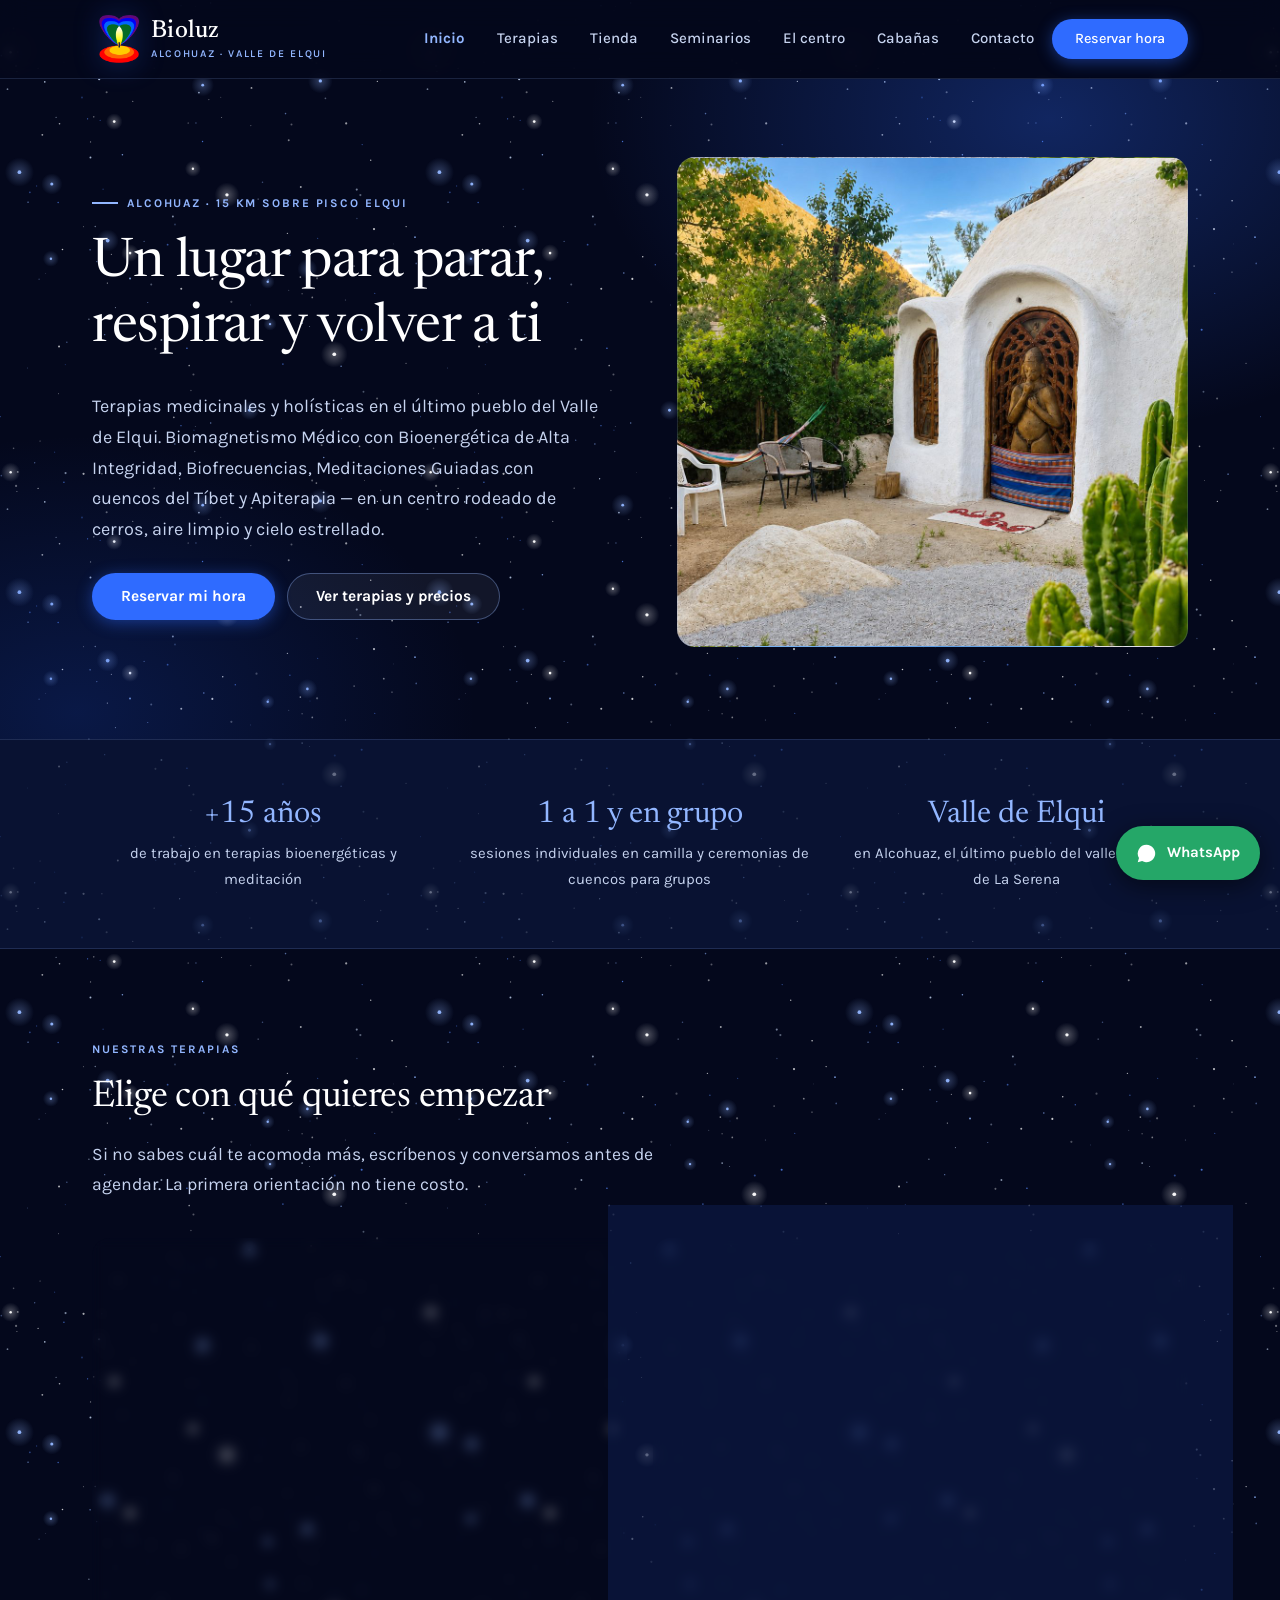
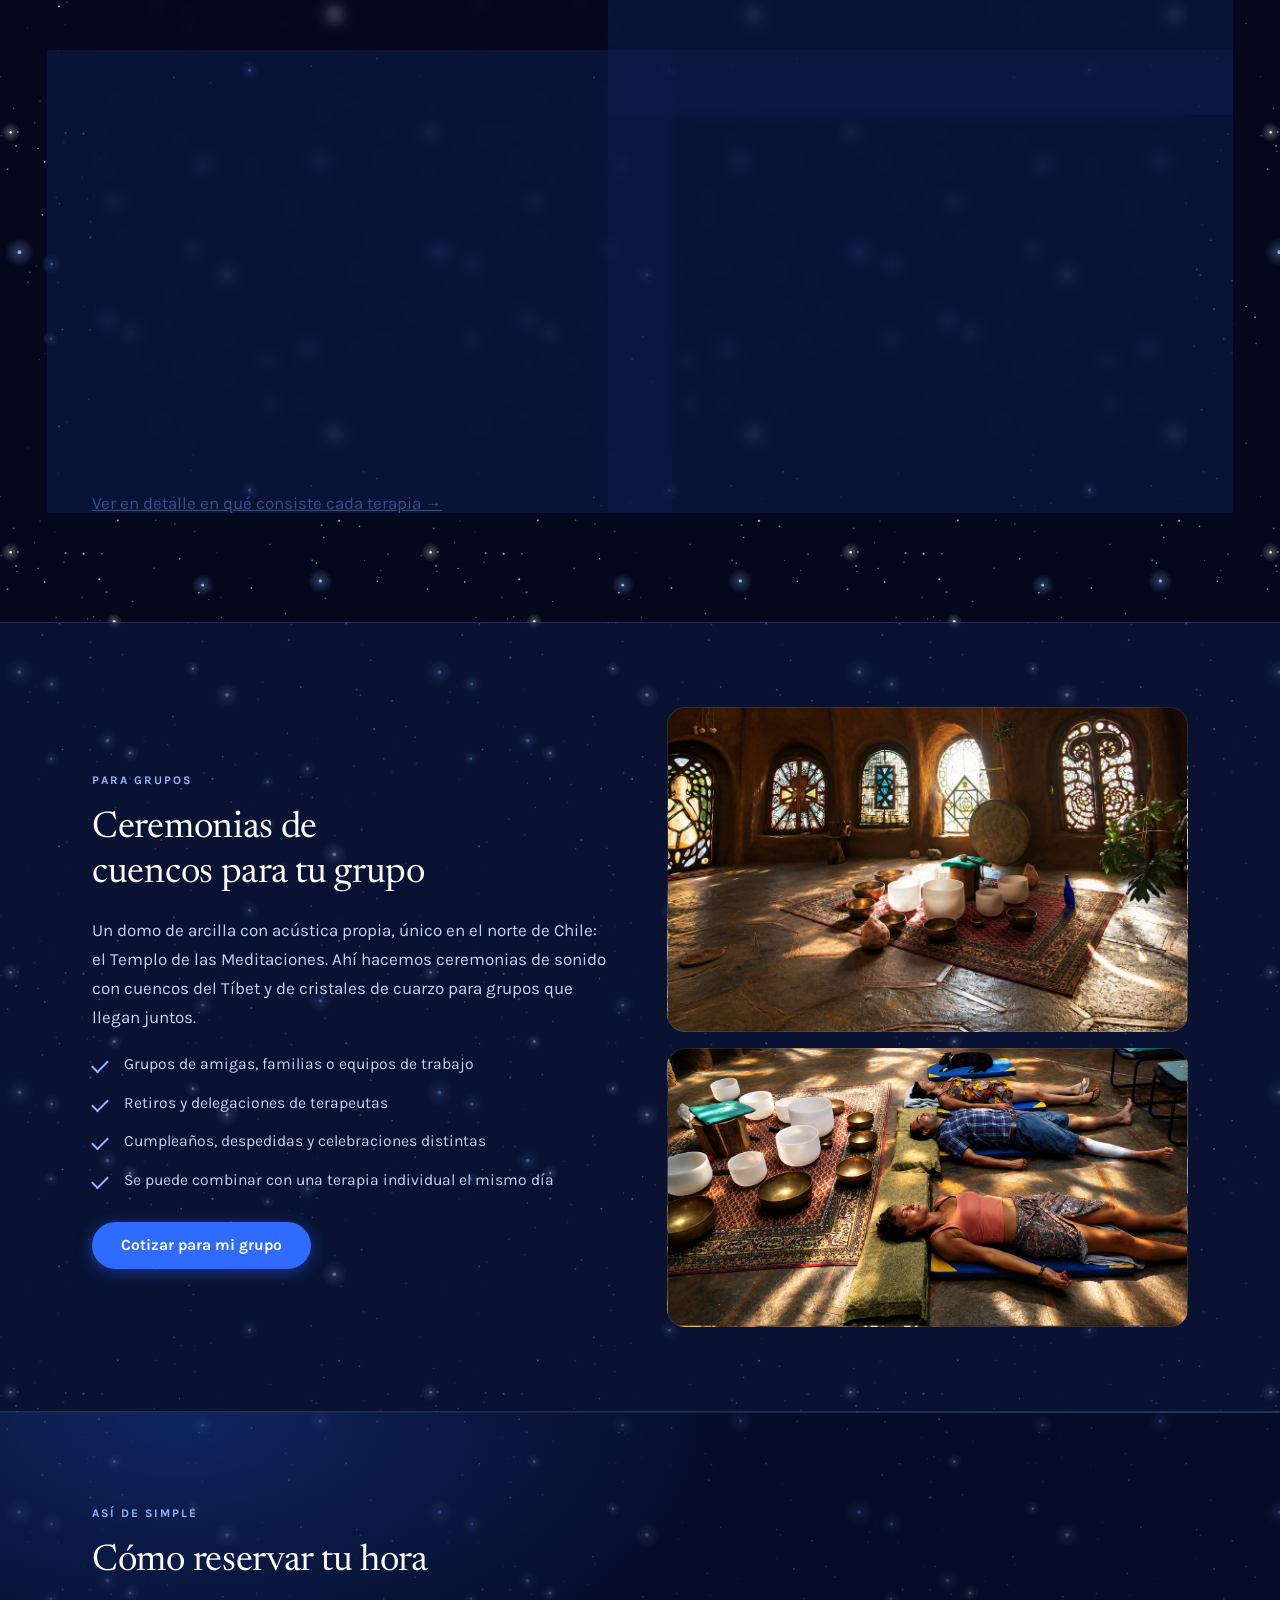
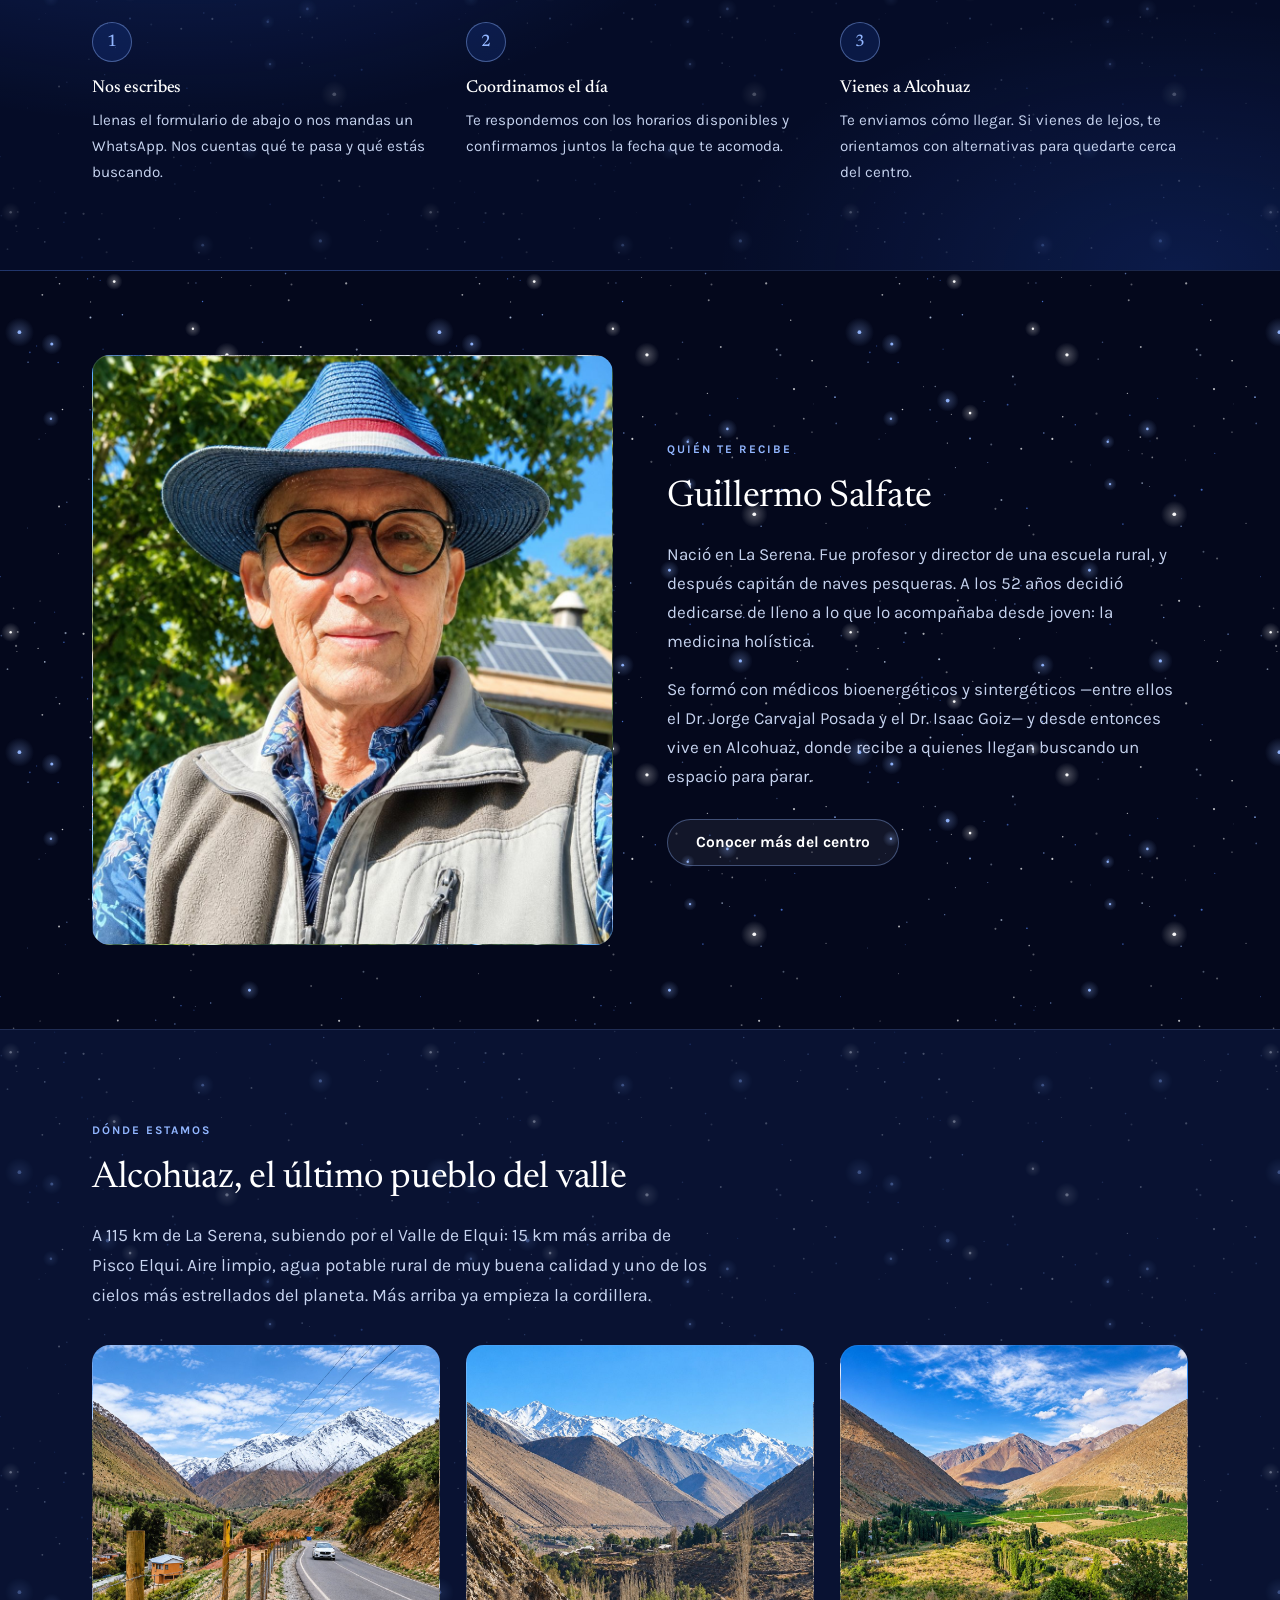
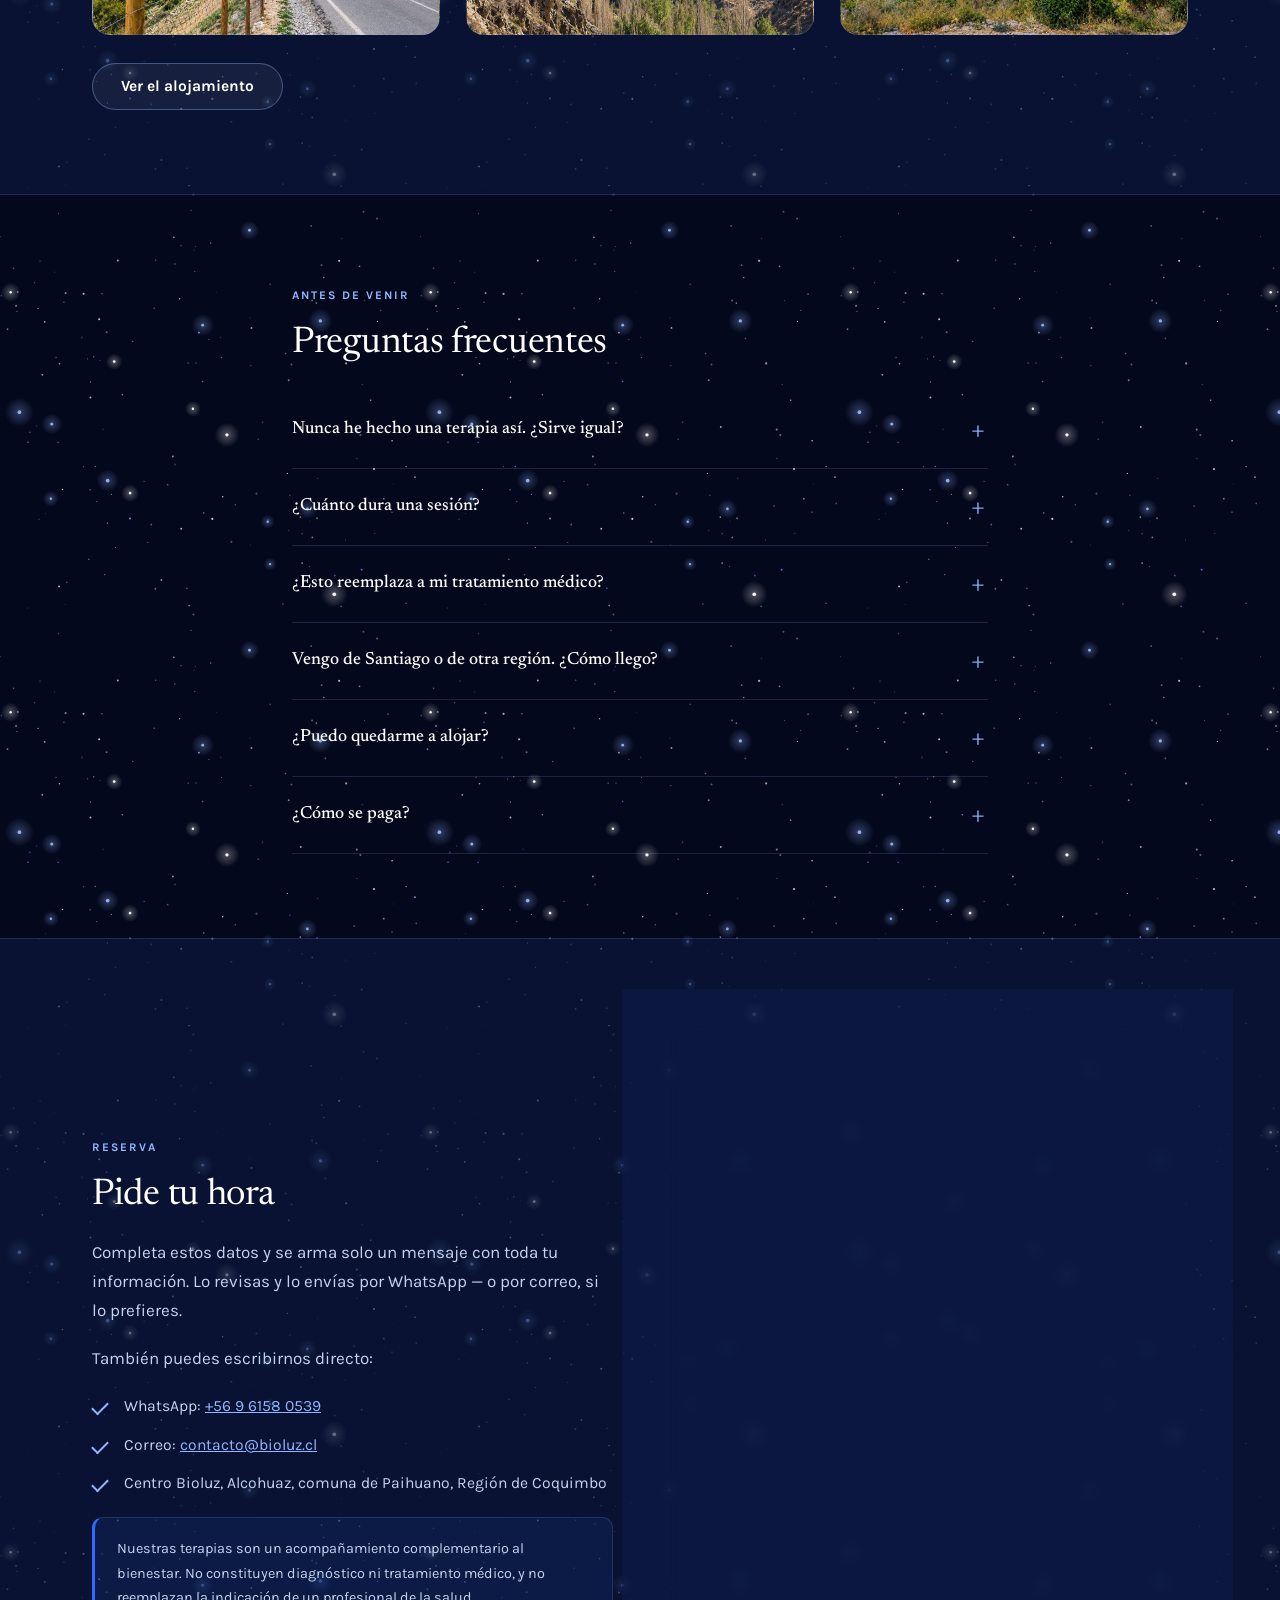
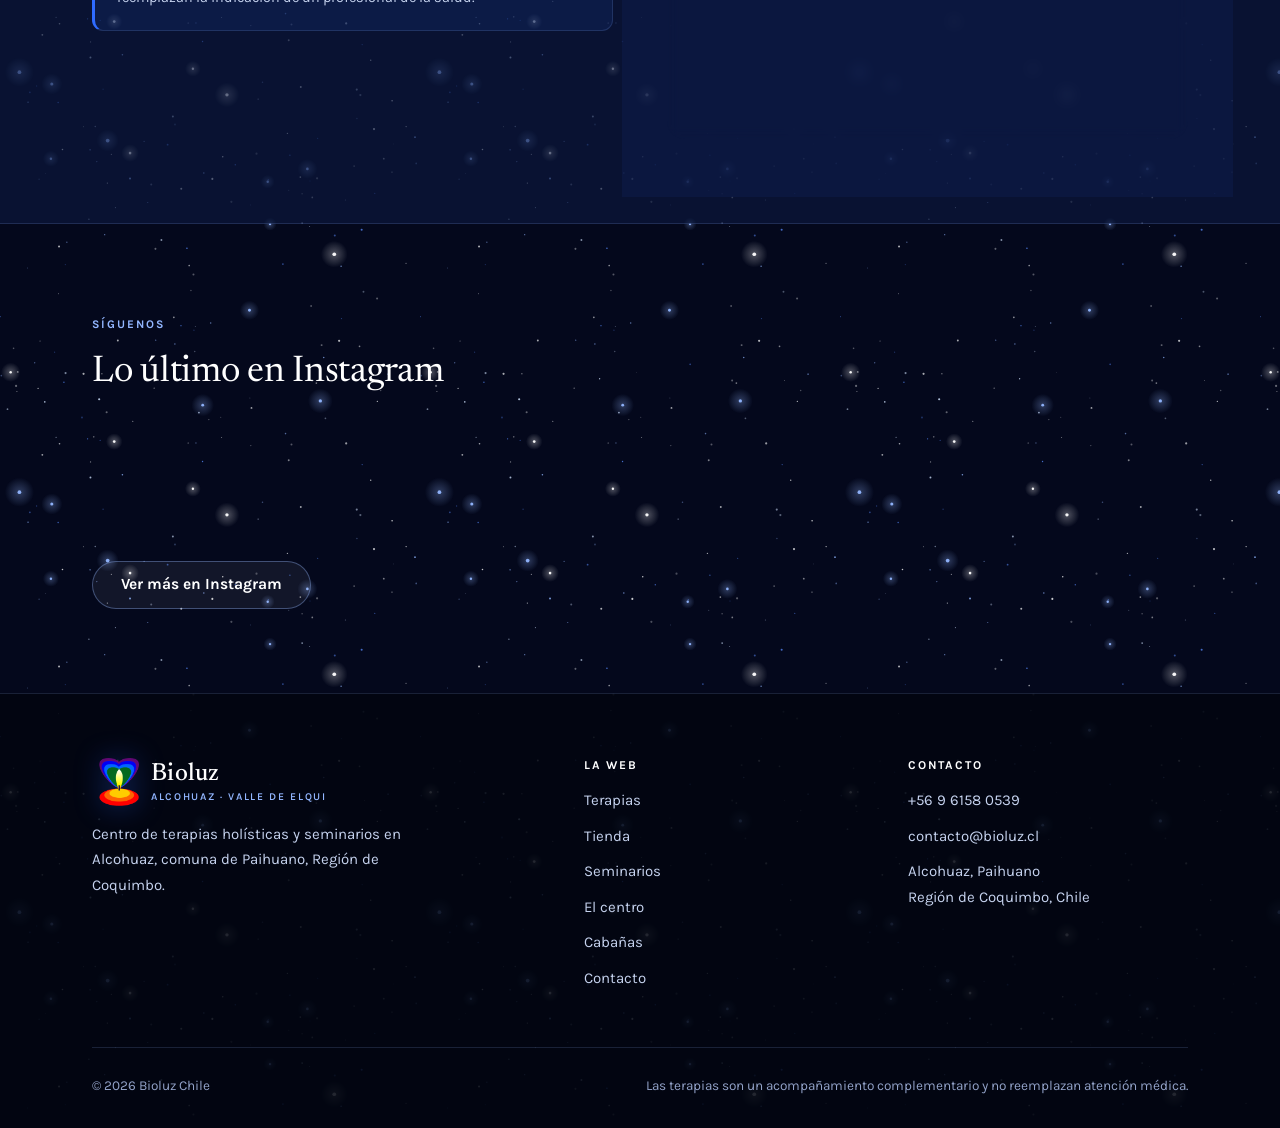
==== commit 2db681b8: "Agrega bloque de últimas publicaciones de Instagram en el inicio Usa el embed oficial de Instagram (" ====
--- a/index.html
+++ b/index.html
@@ -429,6 +429,31 @@
   </div>
 </section>
 
+<!-- ===================== INSTAGRAM ===================== -->
+<section class="seccion" id="instagram">
+  <div class="contenedor">
+    <span class="etiqueta">Síguenos</span>
+    <h2 style="margin-bottom:38px">Lo último en Instagram</h2>
+    <div class="rejilla rejilla-4 rejilla-instagram">
+      <blockquote class="instagram-media" data-instgrm-permalink="https://www.instagram.com/piscoelquisalud/reel/DanHH8gjQRq/" data-instgrm-version="14">
+        <a href="https://www.instagram.com/piscoelquisalud/reel/DanHH8gjQRq/"></a>
+      </blockquote>
+      <blockquote class="instagram-media" data-instgrm-permalink="https://www.instagram.com/piscoelquisalud/reel/DXjl-kpu6GN/" data-instgrm-version="14">
+        <a href="https://www.instagram.com/piscoelquisalud/reel/DXjl-kpu6GN/"></a>
+      </blockquote>
+      <blockquote class="instagram-media" data-instgrm-permalink="https://www.instagram.com/piscoelquisalud/reel/DXCFLHQO4VN/" data-instgrm-version="14">
+        <a href="https://www.instagram.com/piscoelquisalud/reel/DXCFLHQO4VN/"></a>
+      </blockquote>
+      <blockquote class="instagram-media" data-instgrm-permalink="https://www.instagram.com/piscoelquisalud/p/DV6-kmcEWpv/" data-instgrm-version="14">
+        <a href="https://www.instagram.com/piscoelquisalud/p/DV6-kmcEWpv/"></a>
+      </blockquote>
+    </div>
+    <div class="grupo-botones" style="margin-top:34px">
+      <a href="https://www.instagram.com/piscoelquisalud/" target="_blank" rel="noopener" class="btn btn-secundario">Ver más en Instagram</a>
+    </div>
+  </div>
+</section>
+
 <!-- ===================== PIE ===================== -->
 <footer class="pie">
   <div class="contenedor">
@@ -484,5 +509,6 @@
 </a>
 
 <script src="assets/js/main.js"></script>
+<script async src="//www.instagram.com/embed.js"></script>
 </body>
 </html>
--- a/assets/css/estilos.css
+++ b/assets/css/estilos.css
@@ -219,6 +219,13 @@
 .rejilla-3{ grid-template-columns:repeat(3,1fr); }
 .rejilla-4{ grid-template-columns:repeat(4,1fr); }
 
+/* Instagram: cada publicación necesita mínimo 326px, no caben 4 por fila */
+.rejilla-instagram{
+  grid-template-columns:repeat(2,1fr);
+  max-width:900px; margin:0 auto;
+}
+.rejilla-instagram iframe{ margin:0 auto !important; }
+
 /* ---------- Tarjetas ---------- */
 .tarjeta{
   background:var(--superficie); border:1px solid var(--borde); border-radius:var(--radio);
@@ -330,16 +337,44 @@
 }
 body.borrador .foto-centro-fotos::after{ display:none; }
 
-/* Foto de los cuencos, en Meditaciones Guiadas de terapias.html */
-body.borrador .foto-cuencos-meditacion,
-.foto-cuencos-meditacion{
-  background-image:
-    url('../img/cuencos-meditacion.jpg'),
-    repeating-linear-gradient(45deg, rgba(146,182,255,.05) 0 13px, transparent 13px 26px),
-    linear-gradient(145deg, #12224F 0%, #0A1130 100%);
-  background-position:center 55%;
-}
-body.borrador .foto-cuencos-meditacion::after{ display:none; }
+/* Foto de la aplicación de Apiterapia, en terapias.html */
+body.borrador .foto-apiterapia,
+.foto-apiterapia{
+  aspect-ratio: 1024 / 1536;
+  width:80%;
+  margin:0 auto;
+  background-image:
+    url('../img/apiterapia.jpg'),
+    repeating-linear-gradient(45deg, rgba(146,182,255,.05) 0 13px, transparent 13px 26px),
+    linear-gradient(145deg, #12224F 0%, #0A1130 100%);
+  background-position:center;
+}
+body.borrador .foto-apiterapia::after{ display:none; }
+
+/* Foto de la camilla, en Sesión individual de terapias.html */
+body.borrador .foto-camilla,
+.foto-camilla{
+  aspect-ratio: 1084 / 1451;
+  background-image:
+    url('../img/camilla.jpg'),
+    repeating-linear-gradient(45deg, rgba(146,182,255,.05) 0 13px, transparent 13px 26px),
+    linear-gradient(145deg, #12224F 0%, #0A1130 100%);
+  background-position:center;
+}
+body.borrador .foto-camilla::after{ display:none; }
+
+/* Foto de los cuencos y el Gong Atlantic (una sola imagen con las dos
+   fotos juntas), en Meditaciones Guiadas de terapias.html */
+body.borrador .foto-cuencos-y-gong,
+.foto-cuencos-y-gong{
+  aspect-ratio: 1024 / 1536;
+  background-image:
+    url('../img/cuencos-y-gong.jpg'),
+    repeating-linear-gradient(45deg, rgba(146,182,255,.05) 0 13px, transparent 13px 26px),
+    linear-gradient(145deg, #12224F 0%, #0A1130 100%);
+  background-position:center;
+}
+body.borrador .foto-cuencos-y-gong::after{ display:none; }
 
 /* Cuadrícula de 4 fotos del domo, en El Templo de las Meditaciones (centro.html) */
 body.borrador .foto-domo-fotos,
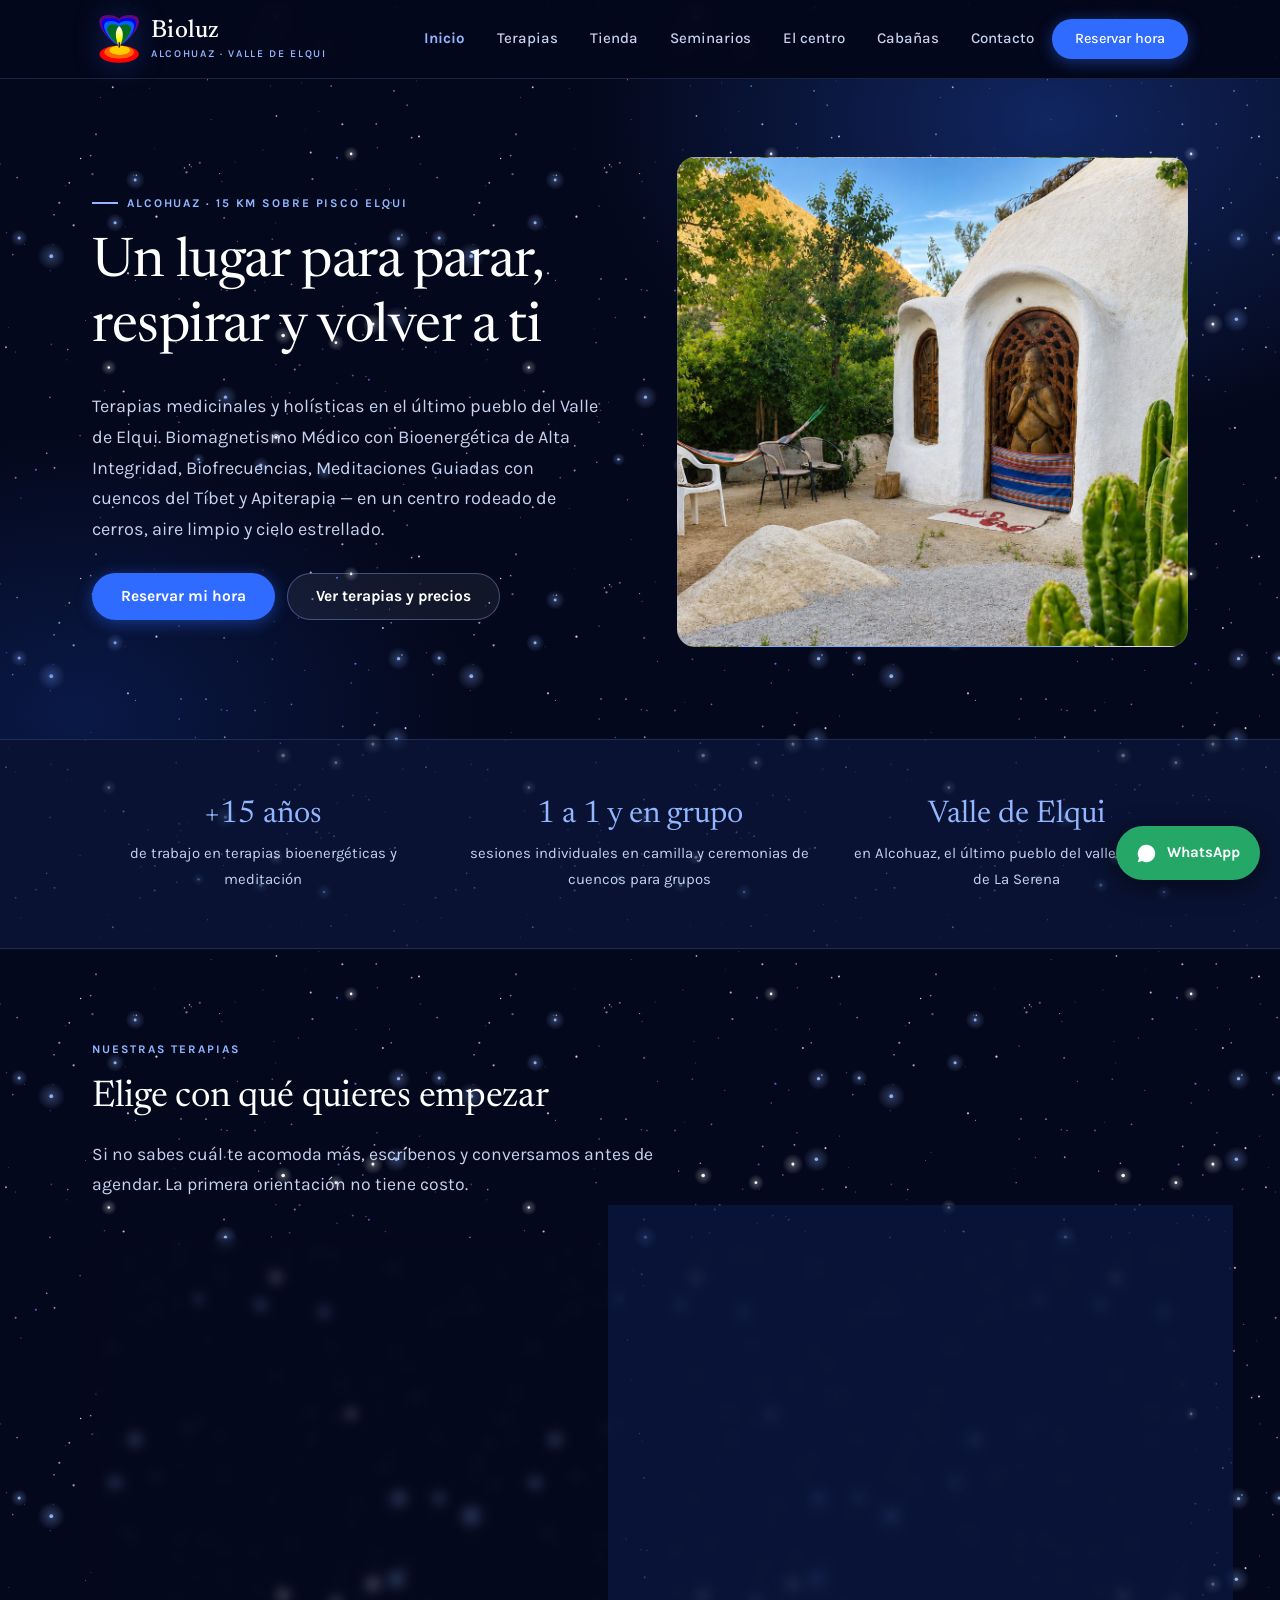
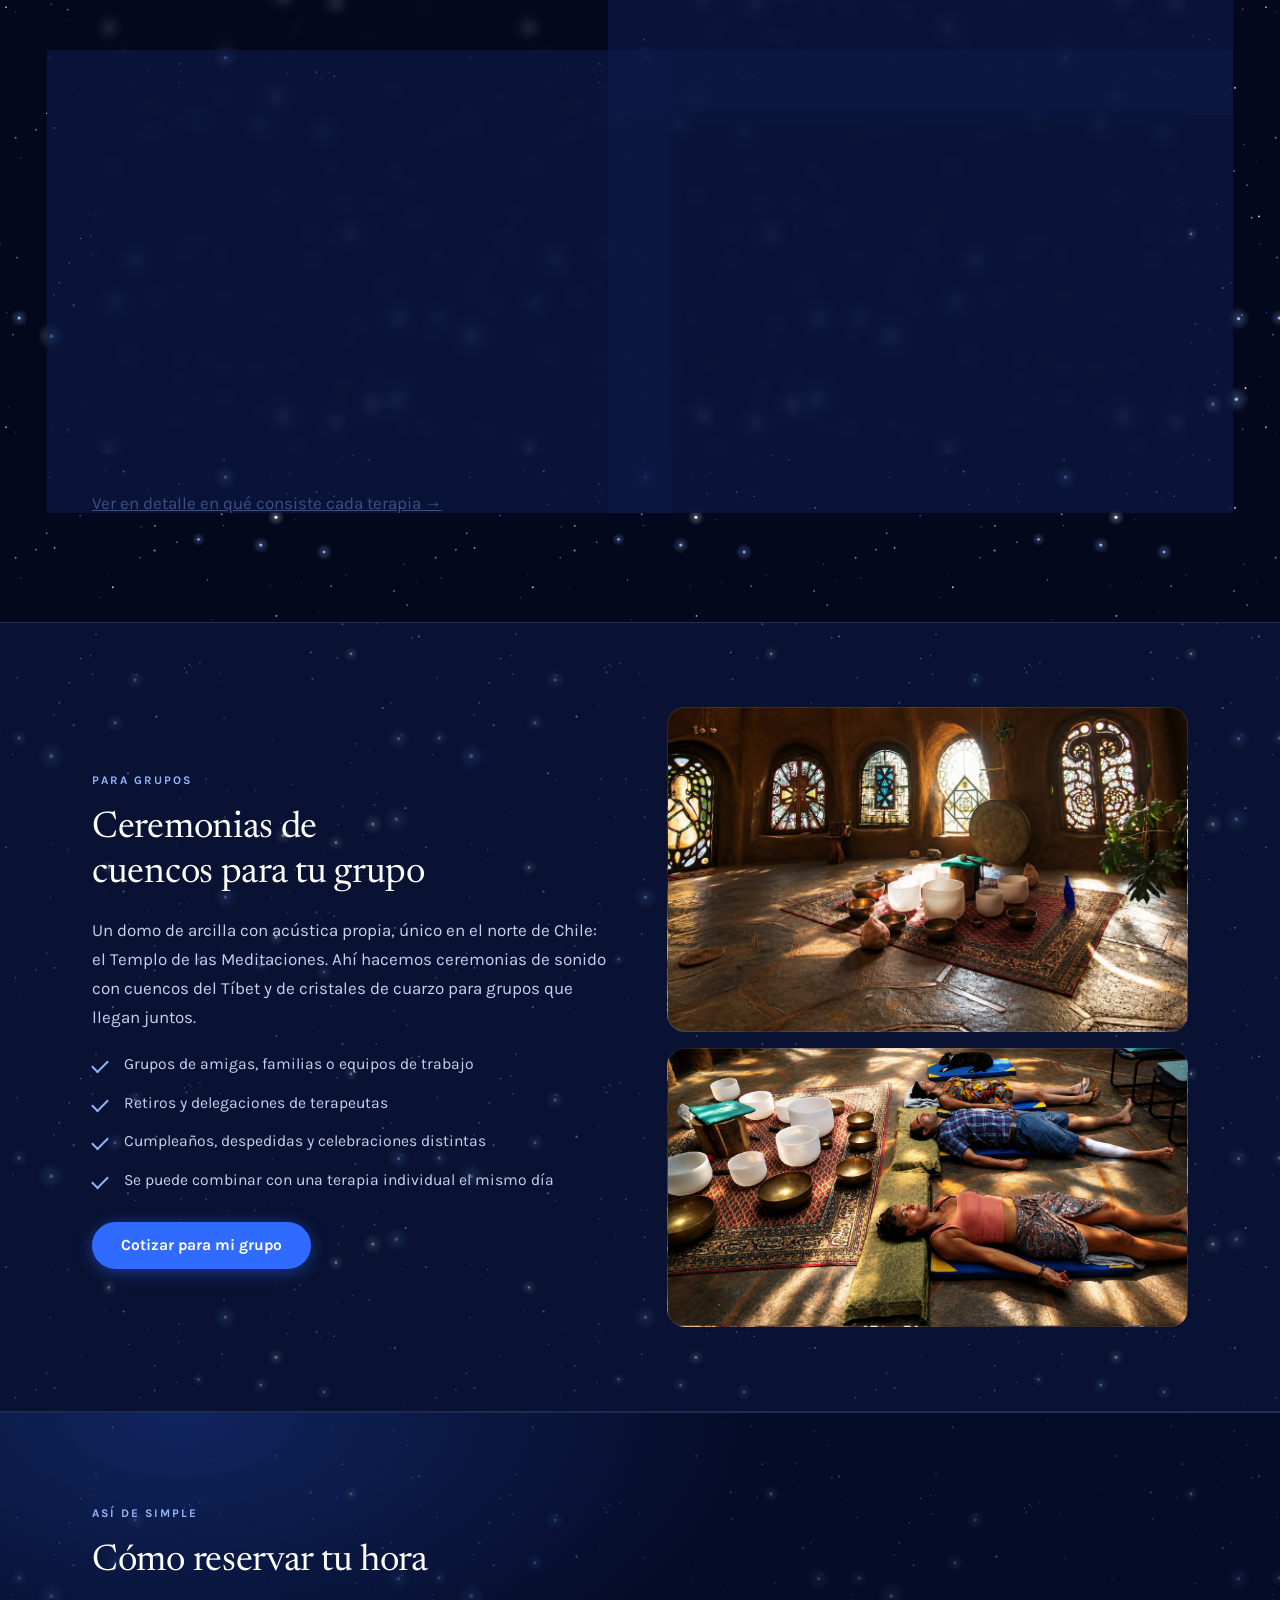
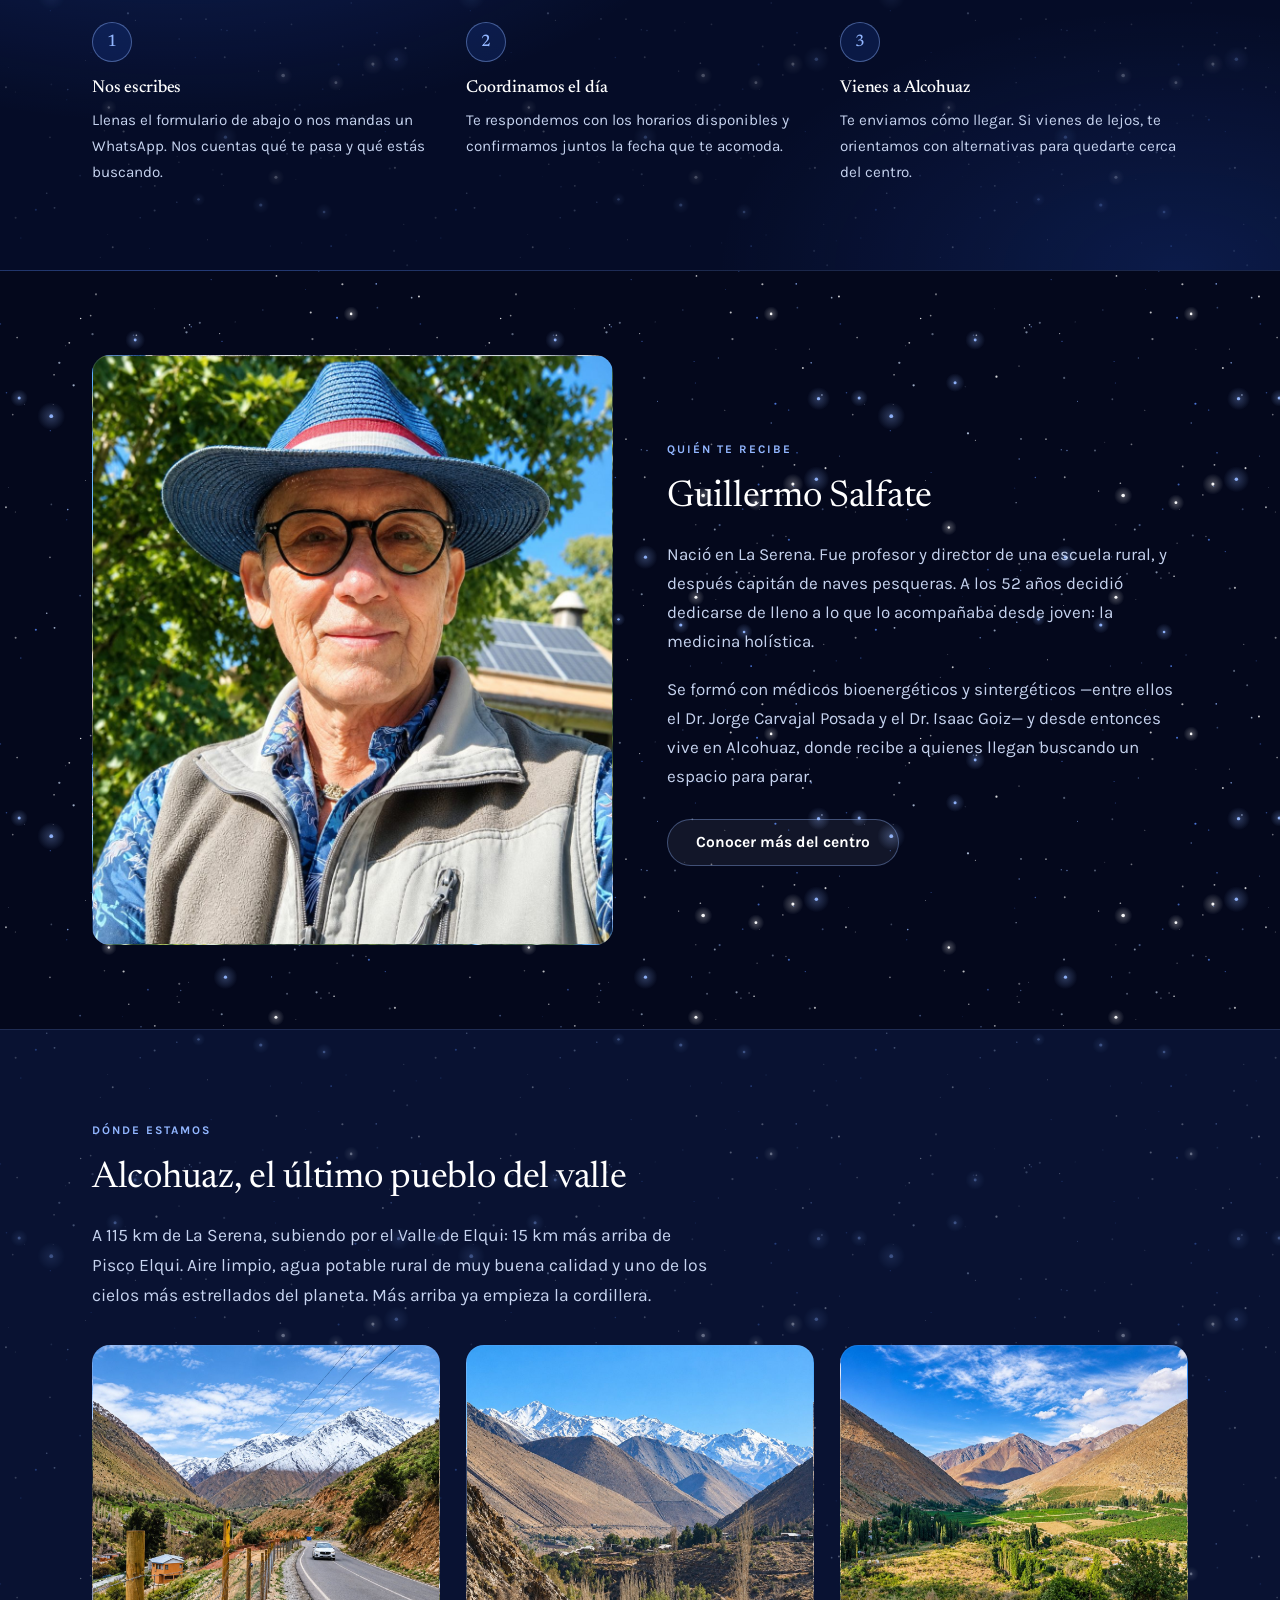
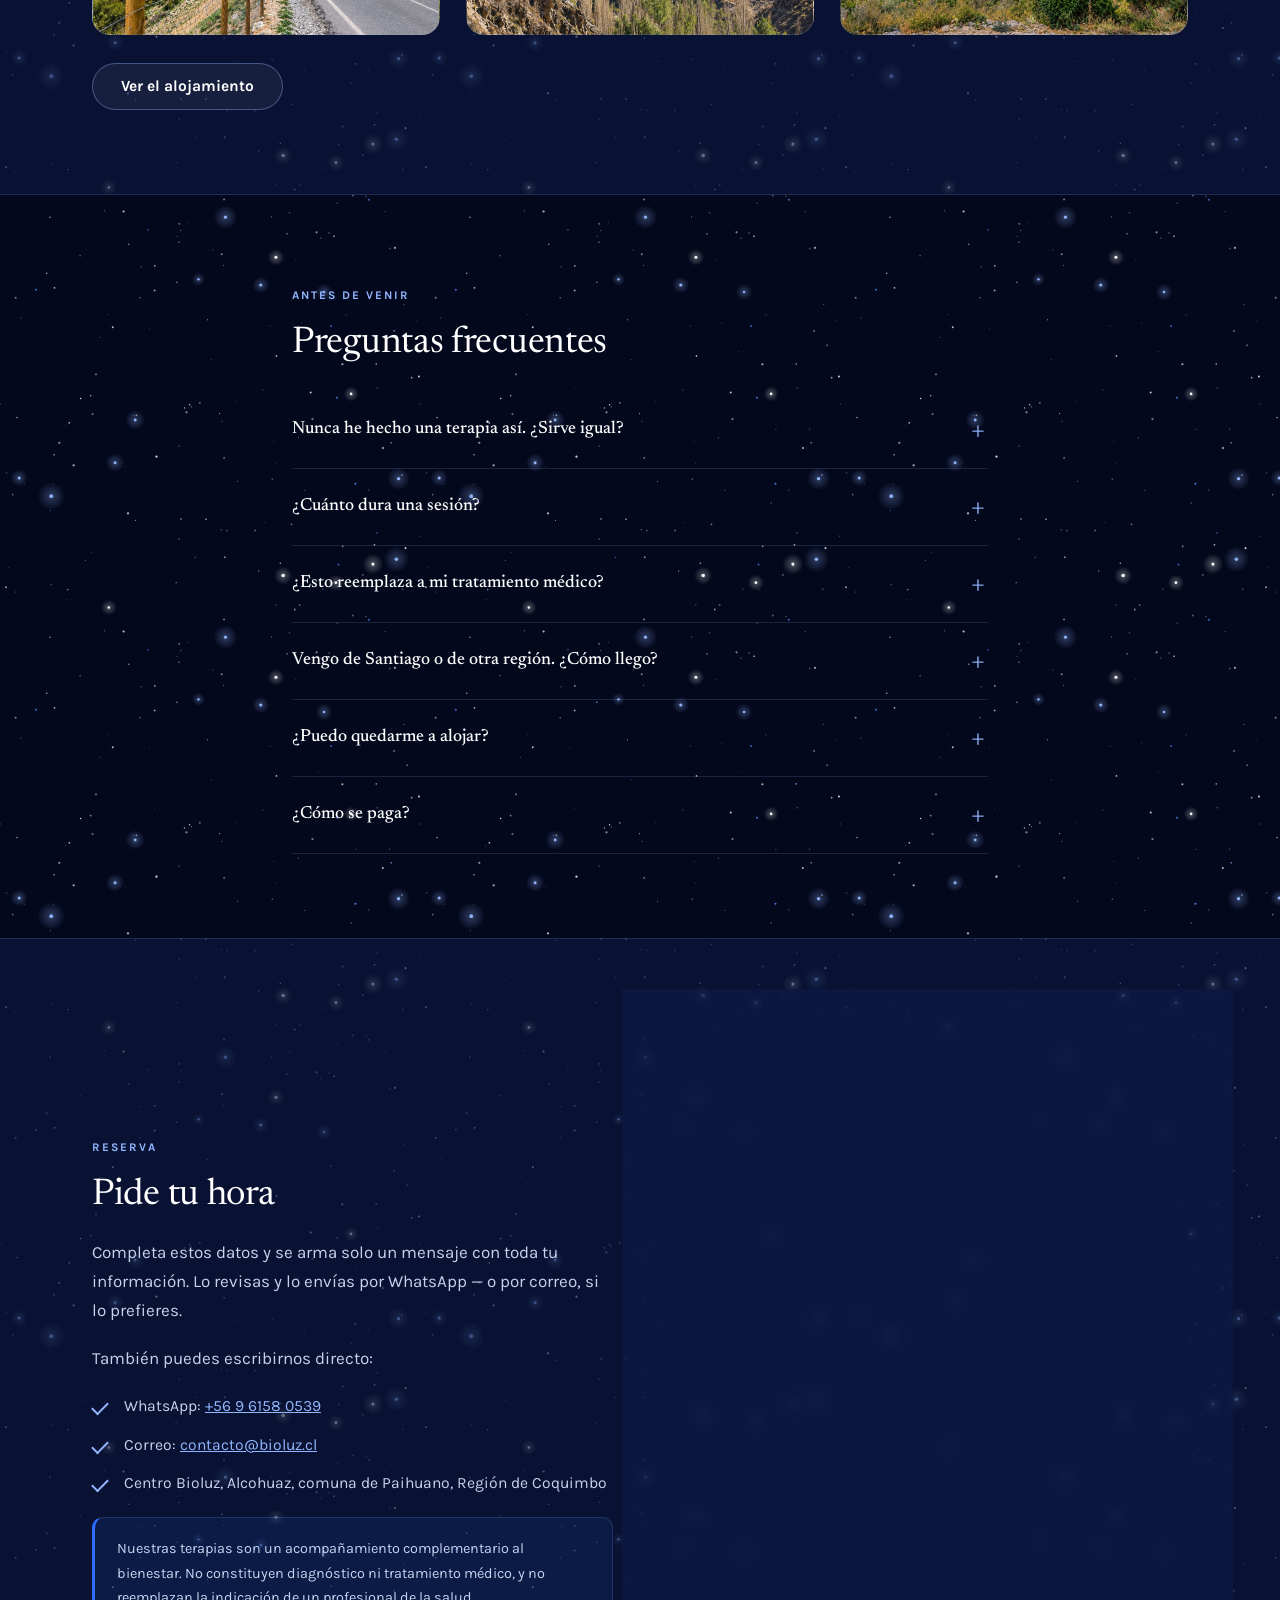
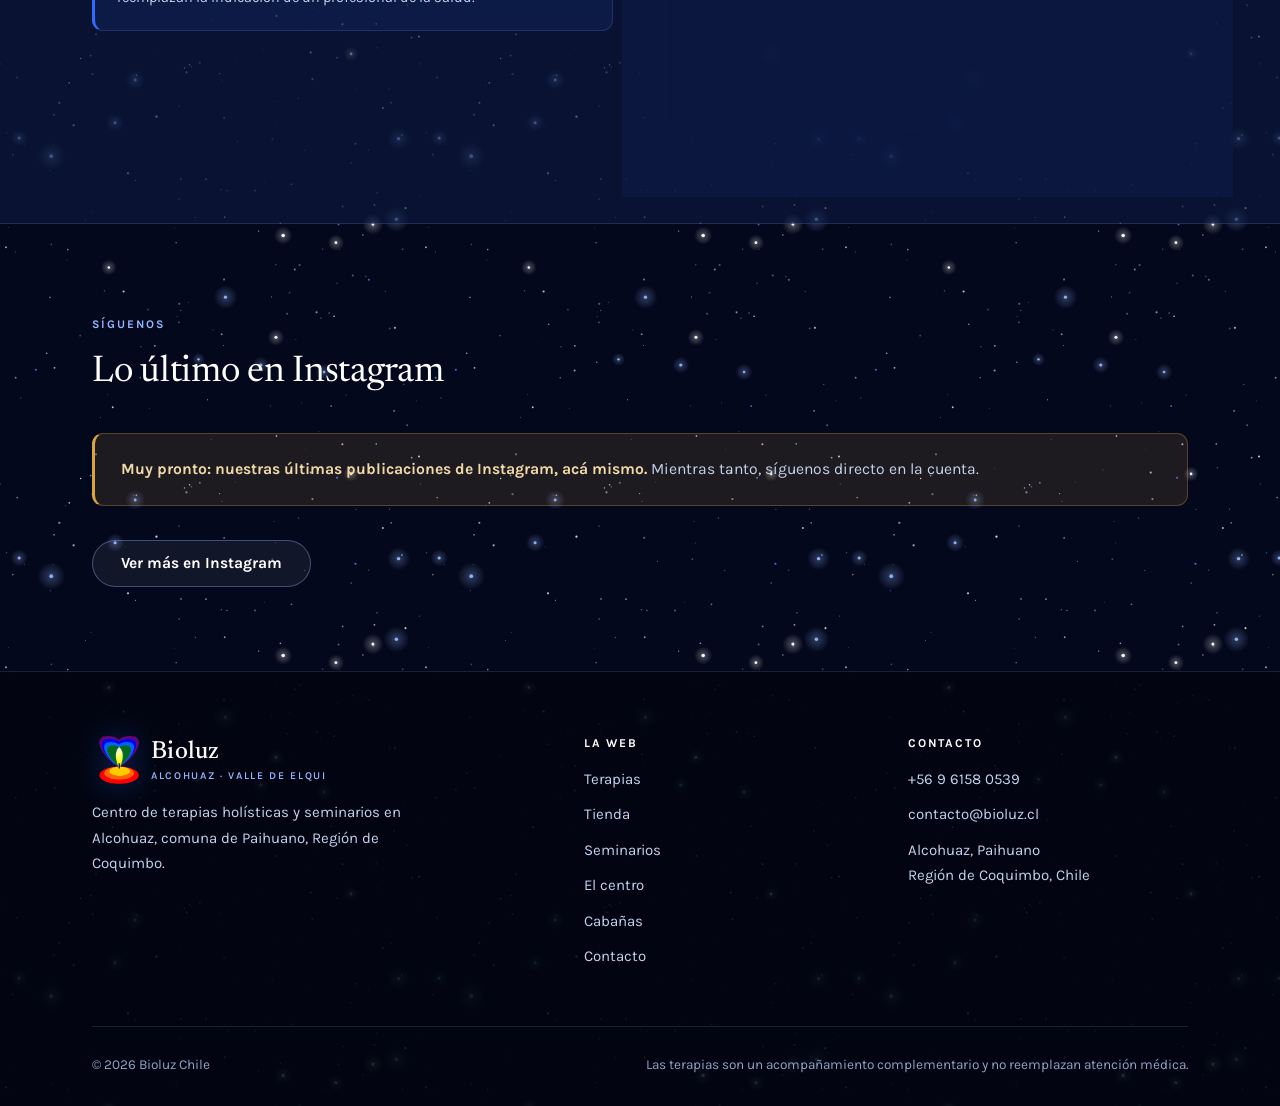
==== commit 1ce6e0d4: "Quita el embed de Instagram que no cargaba, deja aviso temporal El embed oficial de Instagram no dib" ====
--- a/index.html
+++ b/index.html
@@ -434,19 +434,14 @@
   <div class="contenedor">
     <span class="etiqueta">Síguenos</span>
     <h2 style="margin-bottom:38px">Lo último en Instagram</h2>
-    <div class="rejilla rejilla-4 rejilla-instagram">
-      <blockquote class="instagram-media" data-instgrm-permalink="https://www.instagram.com/piscoelquisalud/reel/DanHH8gjQRq/" data-instgrm-version="14">
-        <a href="https://www.instagram.com/piscoelquisalud/reel/DanHH8gjQRq/"></a>
-      </blockquote>
-      <blockquote class="instagram-media" data-instgrm-permalink="https://www.instagram.com/piscoelquisalud/reel/DXjl-kpu6GN/" data-instgrm-version="14">
-        <a href="https://www.instagram.com/piscoelquisalud/reel/DXjl-kpu6GN/"></a>
-      </blockquote>
-      <blockquote class="instagram-media" data-instgrm-permalink="https://www.instagram.com/piscoelquisalud/reel/DXCFLHQO4VN/" data-instgrm-version="14">
-        <a href="https://www.instagram.com/piscoelquisalud/reel/DXCFLHQO4VN/"></a>
-      </blockquote>
-      <blockquote class="instagram-media" data-instgrm-permalink="https://www.instagram.com/piscoelquisalud/p/DV6-kmcEWpv/" data-instgrm-version="14">
-        <a href="https://www.instagram.com/piscoelquisalud/p/DV6-kmcEWpv/"></a>
-      </blockquote>
+    <!-- PENDIENTE: reemplazar este aviso por el código del widget de
+         SnapWidget (u otro) una vez que Guillermo/Javi conecten la cuenta
+         @piscoelquisalud y generen el embed de 4 publicaciones. -->
+    <div class="aviso-atencion">
+      <p>
+        <strong>Muy pronto: nuestras últimas publicaciones de Instagram, acá mismo.</strong>
+        Mientras tanto, síguenos directo en la cuenta.
+      </p>
     </div>
     <div class="grupo-botones" style="margin-top:34px">
       <a href="https://www.instagram.com/piscoelquisalud/" target="_blank" rel="noopener" class="btn btn-secundario">Ver más en Instagram</a>
@@ -509,6 +504,5 @@
 </a>
 
 <script src="assets/js/main.js"></script>
-<script async src="//www.instagram.com/embed.js"></script>
 </body>
 </html>
--- a/assets/css/estilos.css
+++ b/assets/css/estilos.css
@@ -218,13 +218,6 @@
 .rejilla-2{ grid-template-columns:repeat(2,1fr); }
 .rejilla-3{ grid-template-columns:repeat(3,1fr); }
 .rejilla-4{ grid-template-columns:repeat(4,1fr); }
-
-/* Instagram: cada publicación necesita mínimo 326px, no caben 4 por fila */
-.rejilla-instagram{
-  grid-template-columns:repeat(2,1fr);
-  max-width:900px; margin:0 auto;
-}
-.rejilla-instagram iframe{ margin:0 auto !important; }
 
 /* ---------- Tarjetas ---------- */
 .tarjeta{
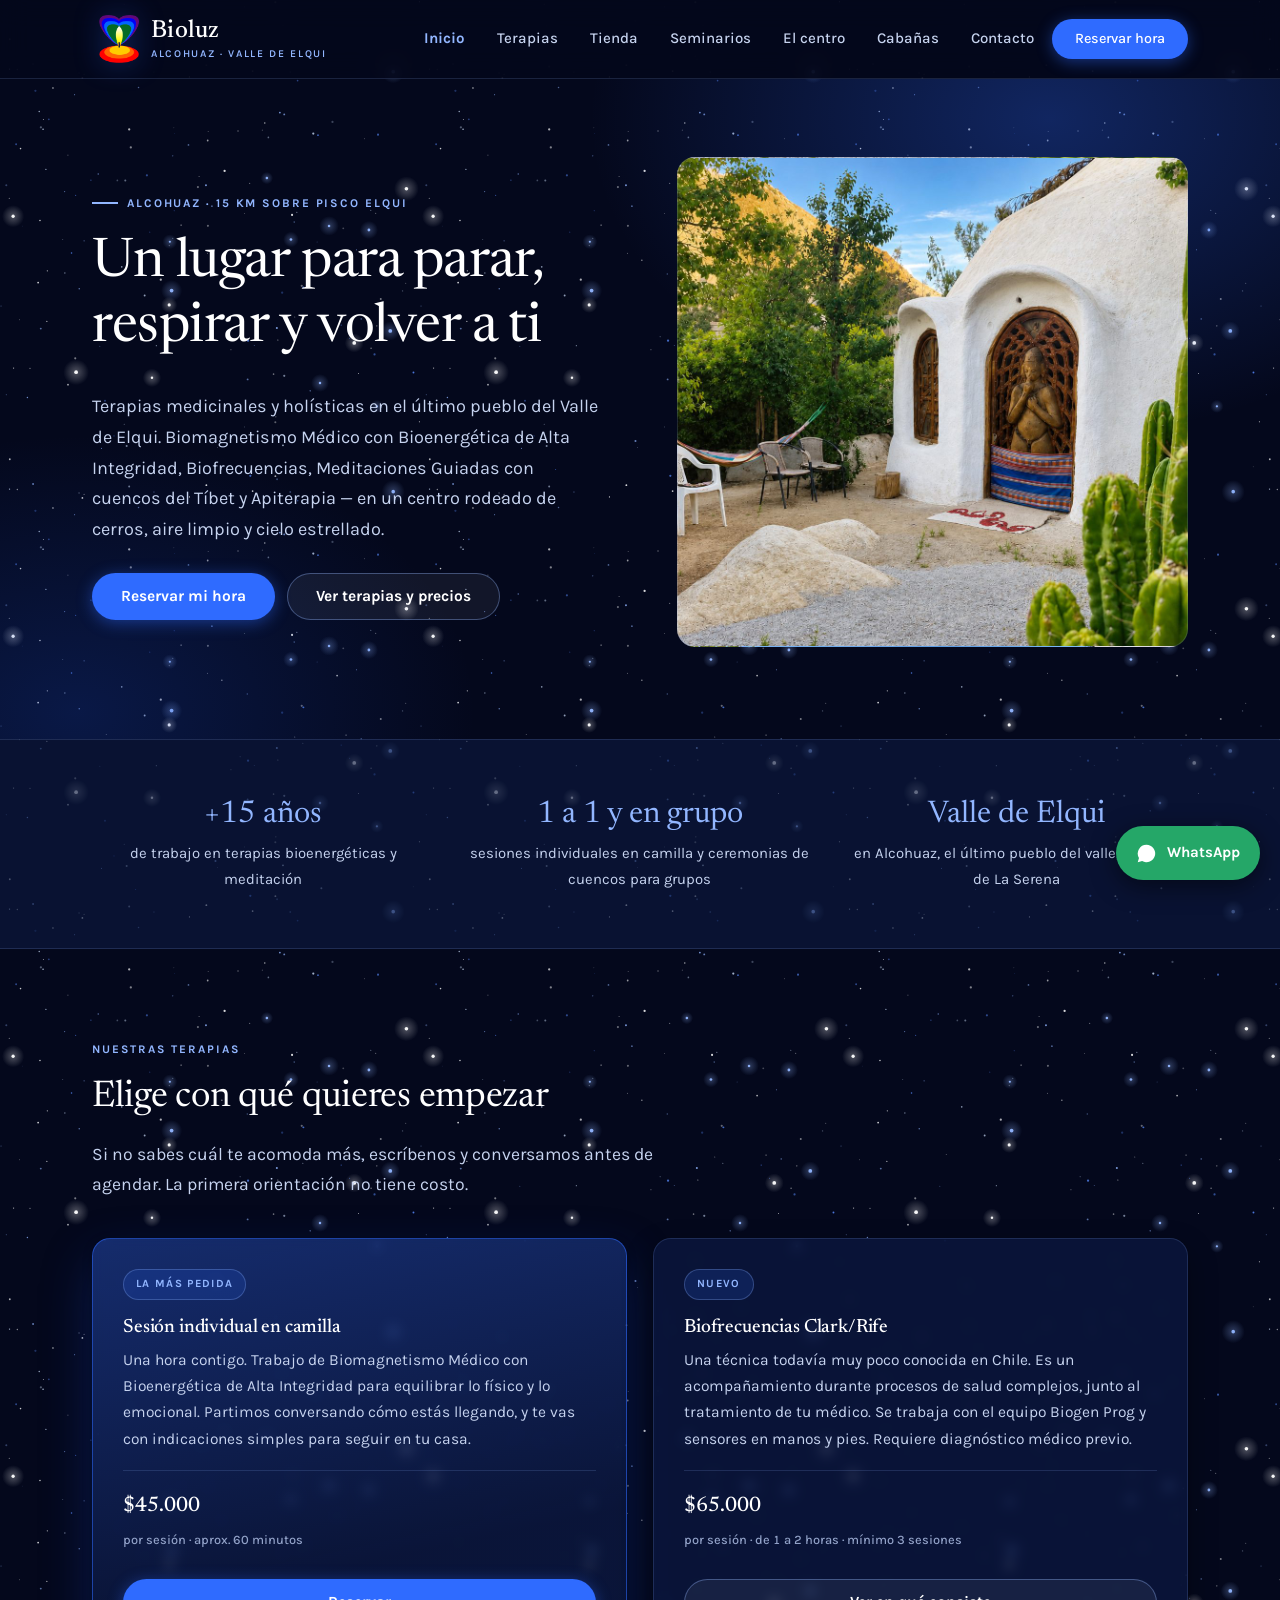
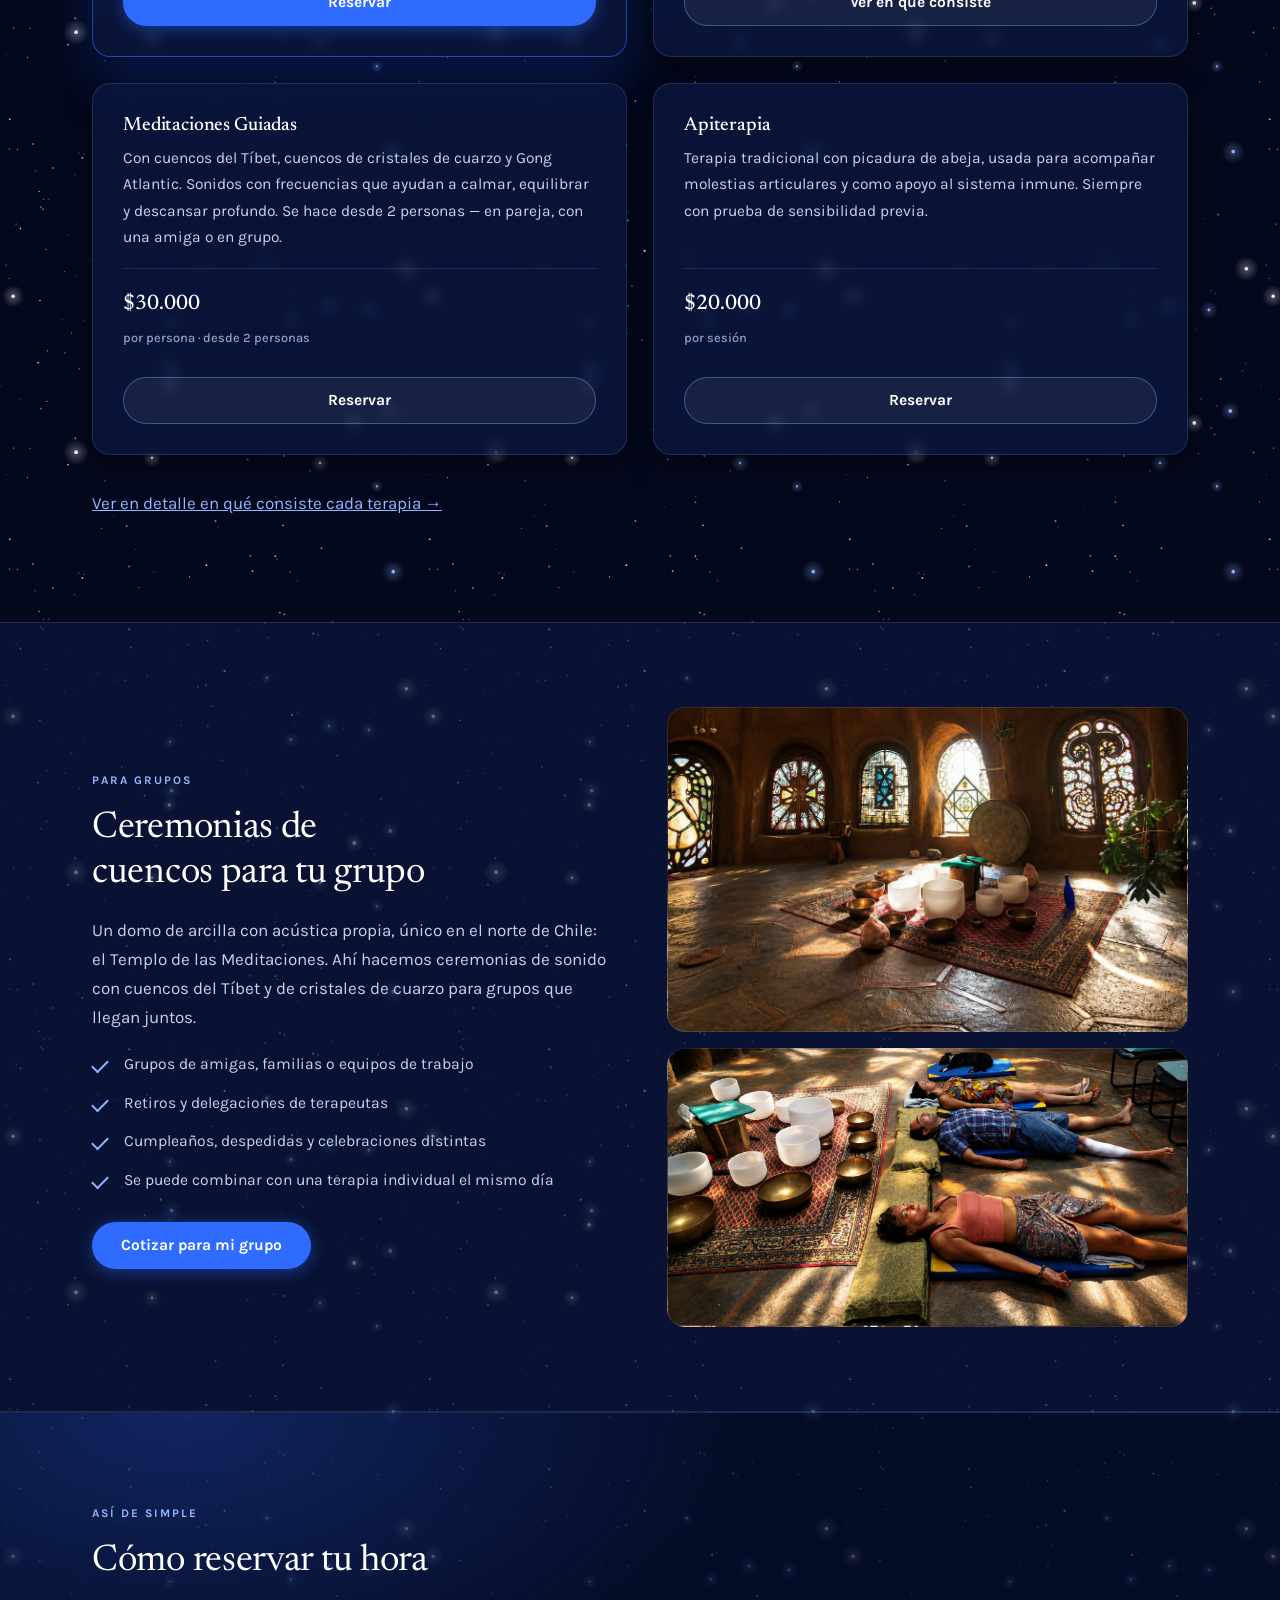
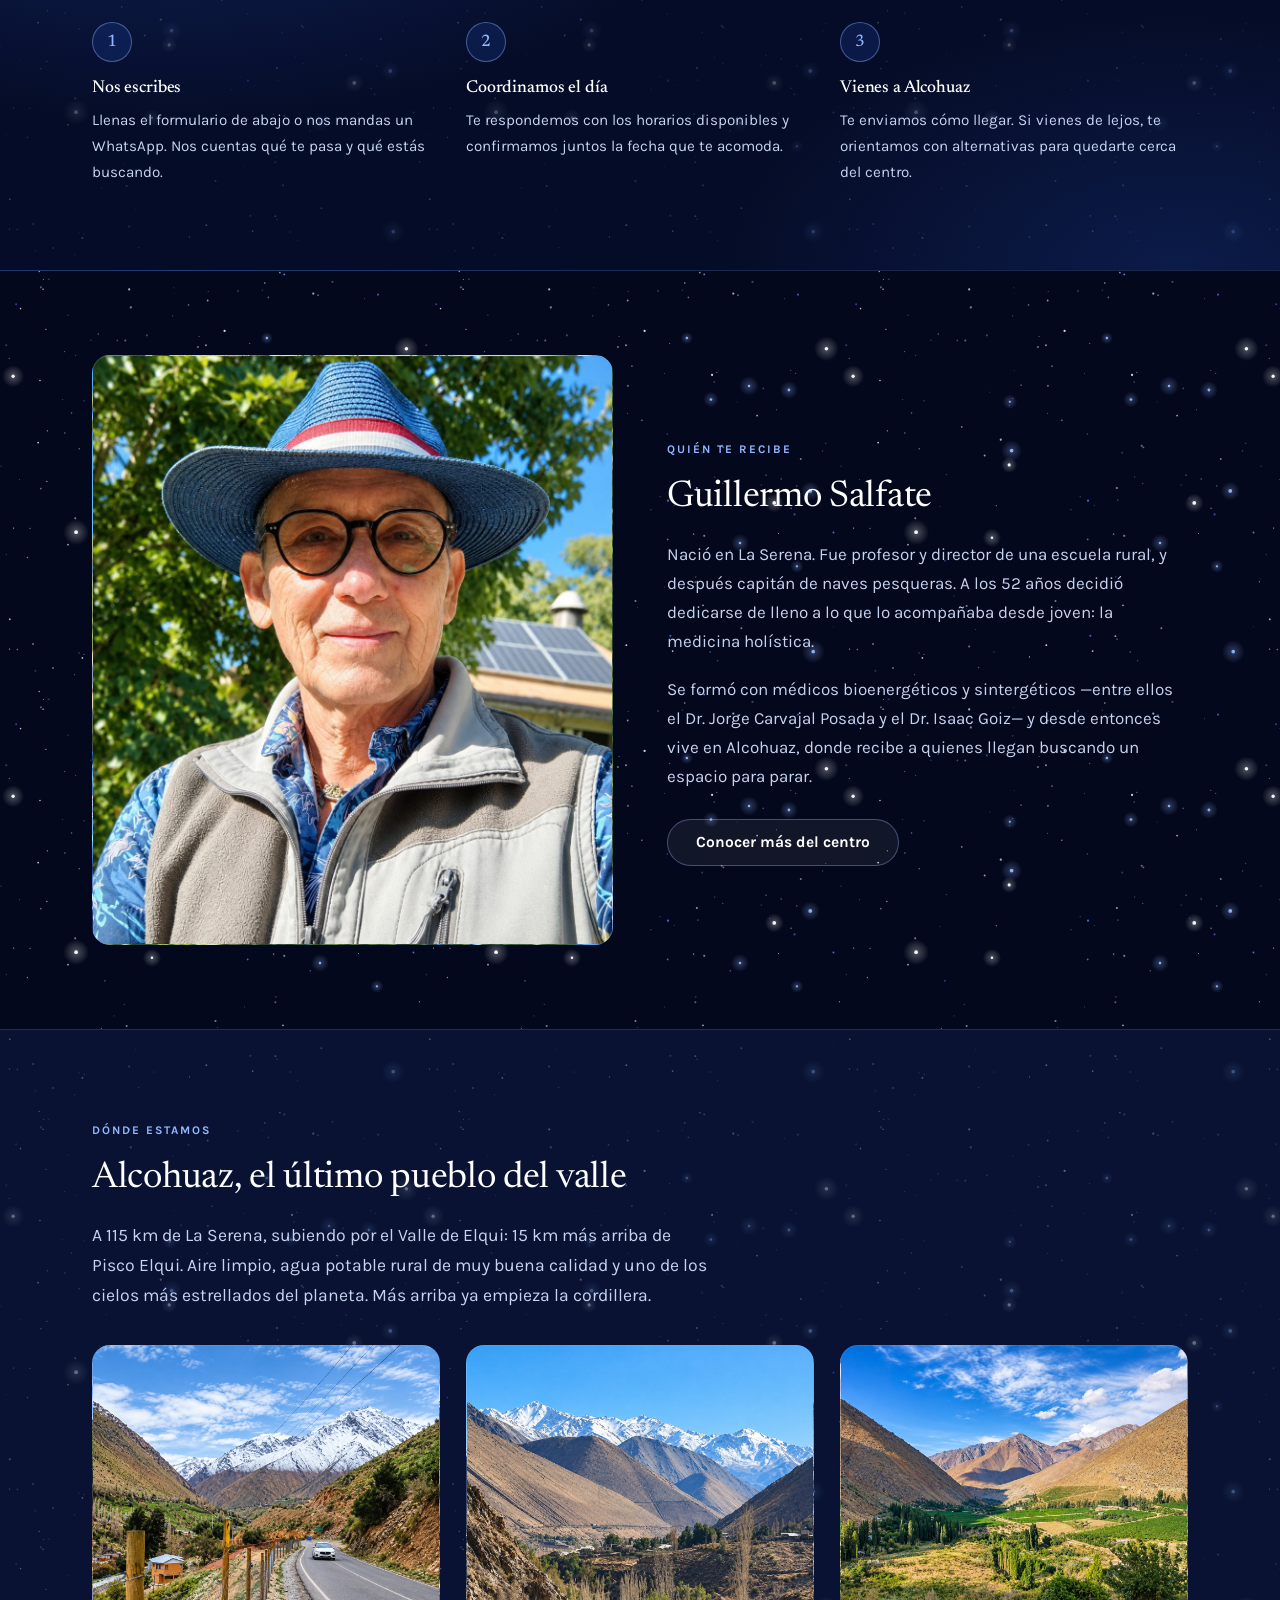
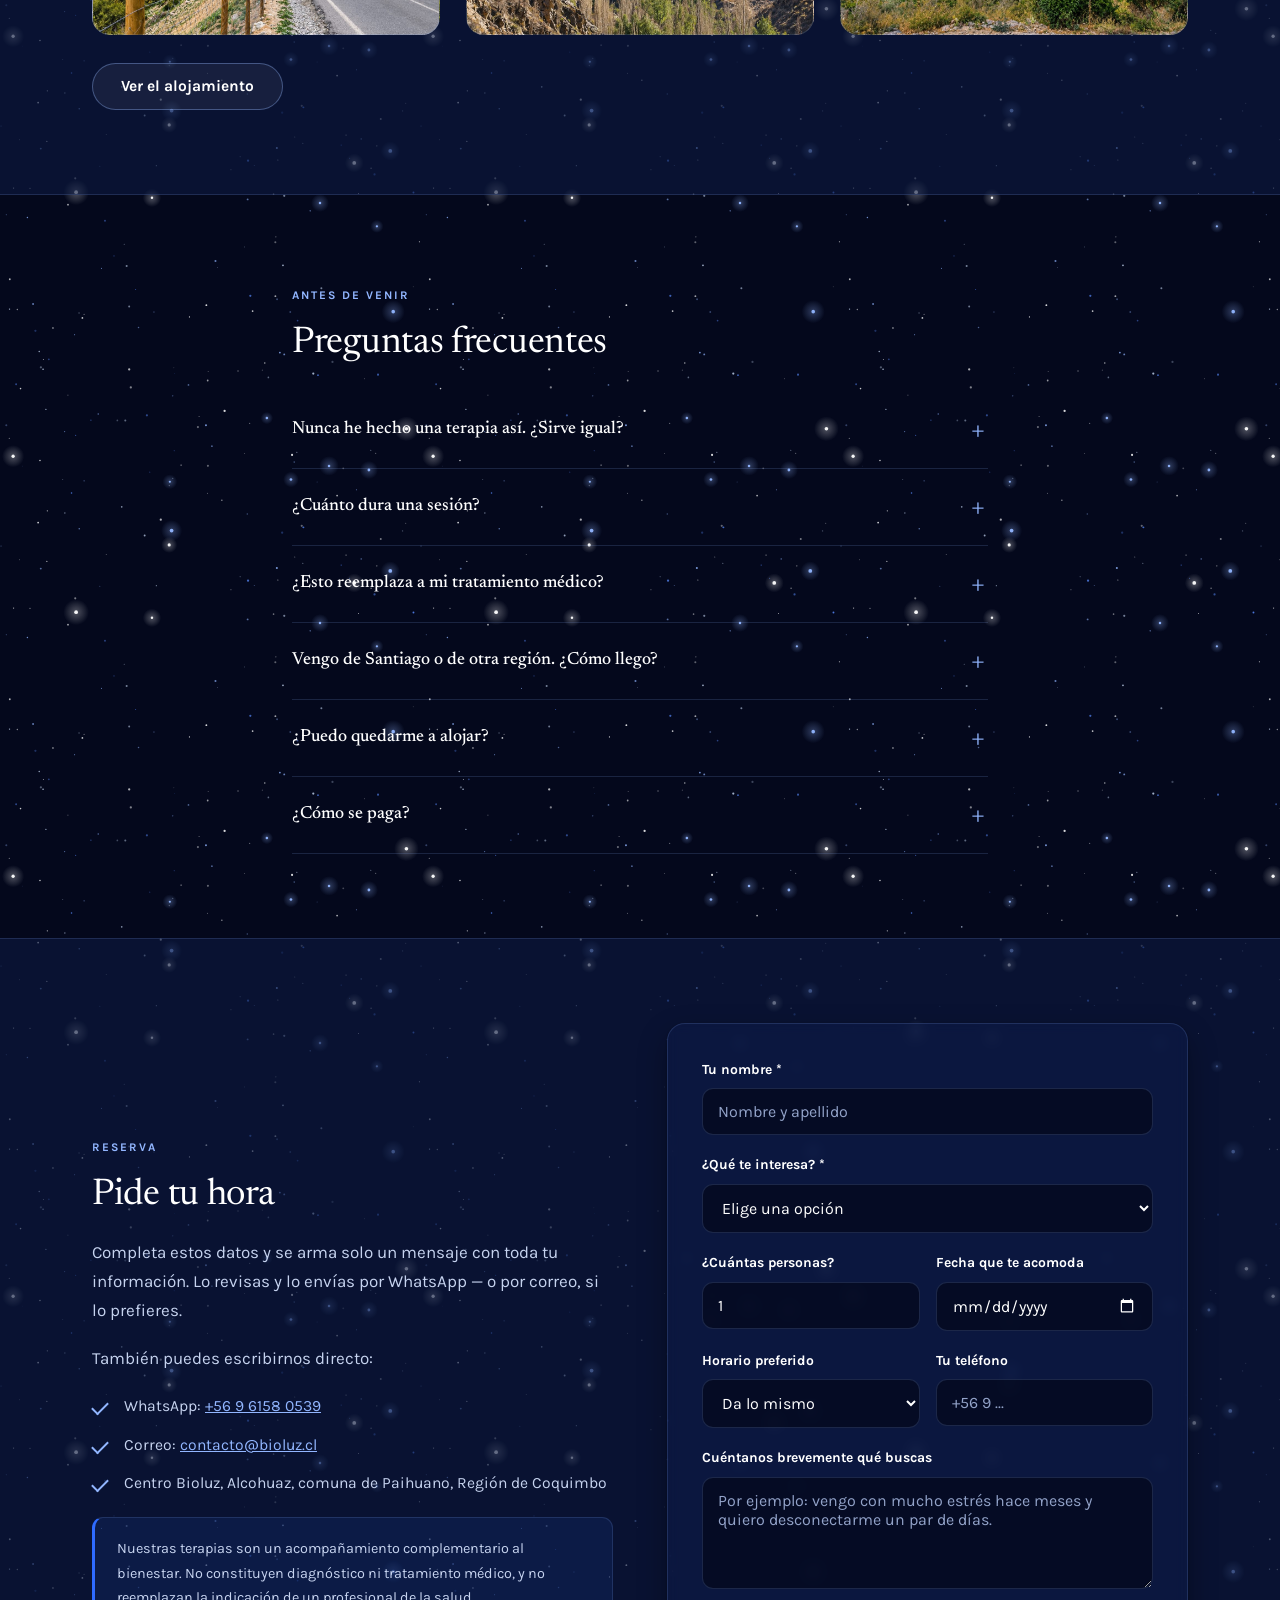
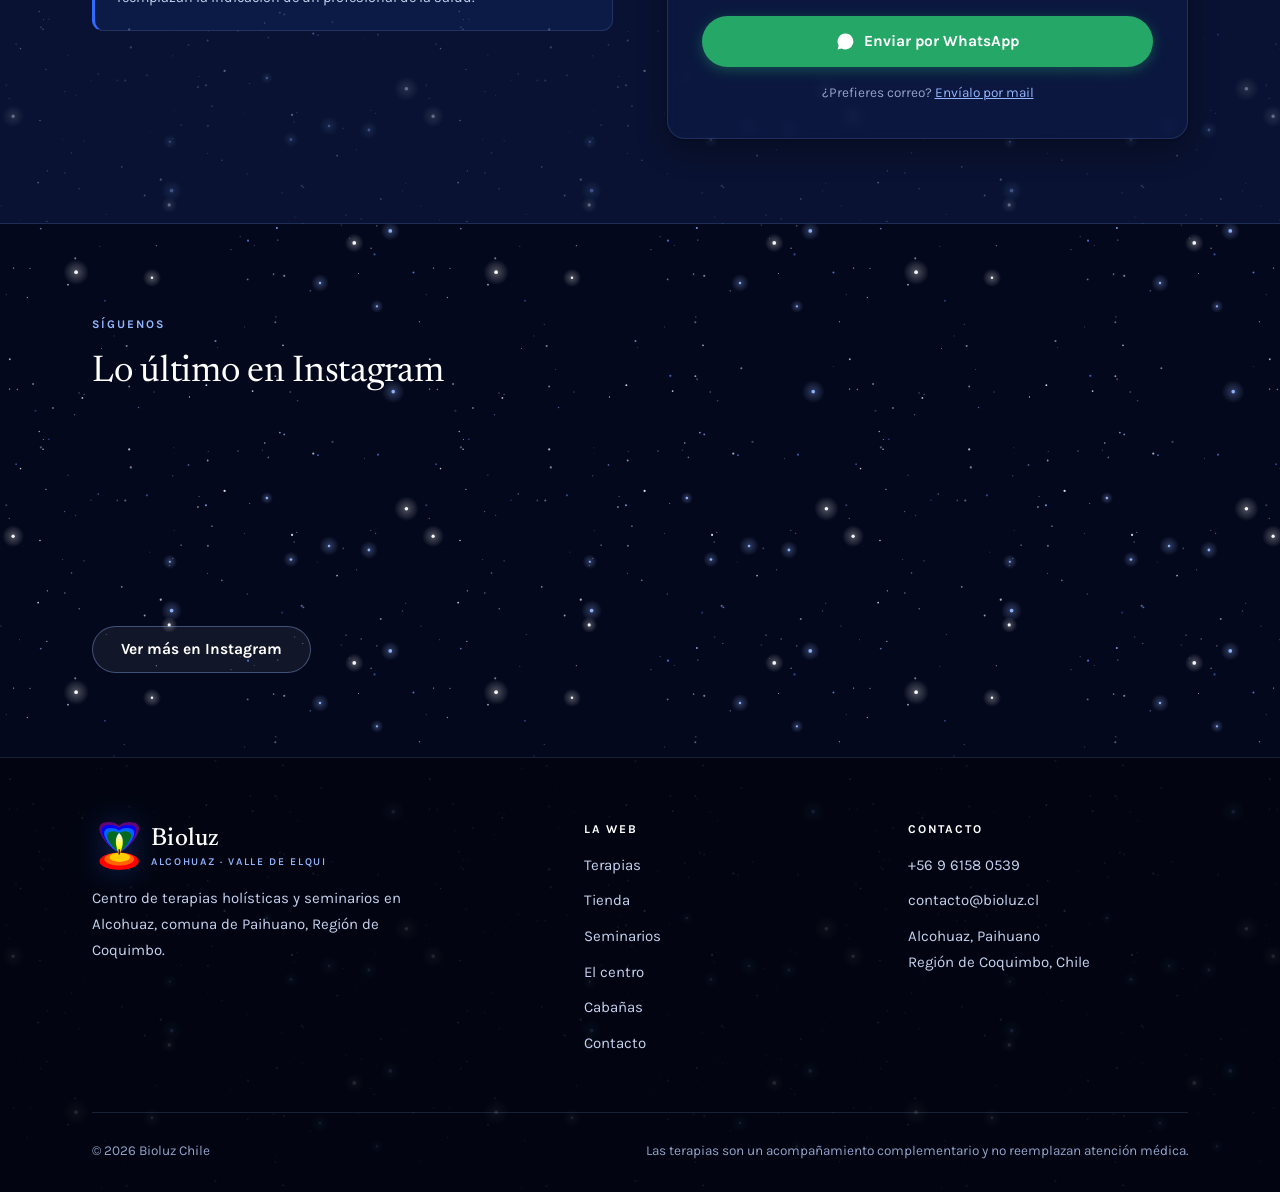
==== commit 1e1c612a: "Agrega el widget de Instagram (LightWidget) en el inicio Reemplaza el aviso temporal por el widget g" ====
--- a/index.html
+++ b/index.html
@@ -434,15 +434,9 @@
   <div class="contenedor">
     <span class="etiqueta">Síguenos</span>
     <h2 style="margin-bottom:38px">Lo último en Instagram</h2>
-    <!-- PENDIENTE: reemplazar este aviso por el código del widget de
-         SnapWidget (u otro) una vez que Guillermo/Javi conecten la cuenta
-         @piscoelquisalud y generen el embed de 4 publicaciones. -->
-    <div class="aviso-atencion">
-      <p>
-        <strong>Muy pronto: nuestras últimas publicaciones de Instagram, acá mismo.</strong>
-        Mientras tanto, síguenos directo en la cuenta.
-      </p>
-    </div>
+    <!-- LightWidget WIDGET -->
+    <script src="https://cdn.lightwidget.com/widgets/lightwidget.js"></script>
+    <iframe src="//lightwidget.com/widgets/fb7d42102d5050c3a6dd24eeb6e04abe.html" scrolling="no" allowtransparency="true" class="lightwidget-widget" style="width:100%;border:0;overflow:hidden;"></iframe>
     <div class="grupo-botones" style="margin-top:34px">
       <a href="https://www.instagram.com/piscoelquisalud/" target="_blank" rel="noopener" class="btn btn-secundario">Ver más en Instagram</a>
     </div>
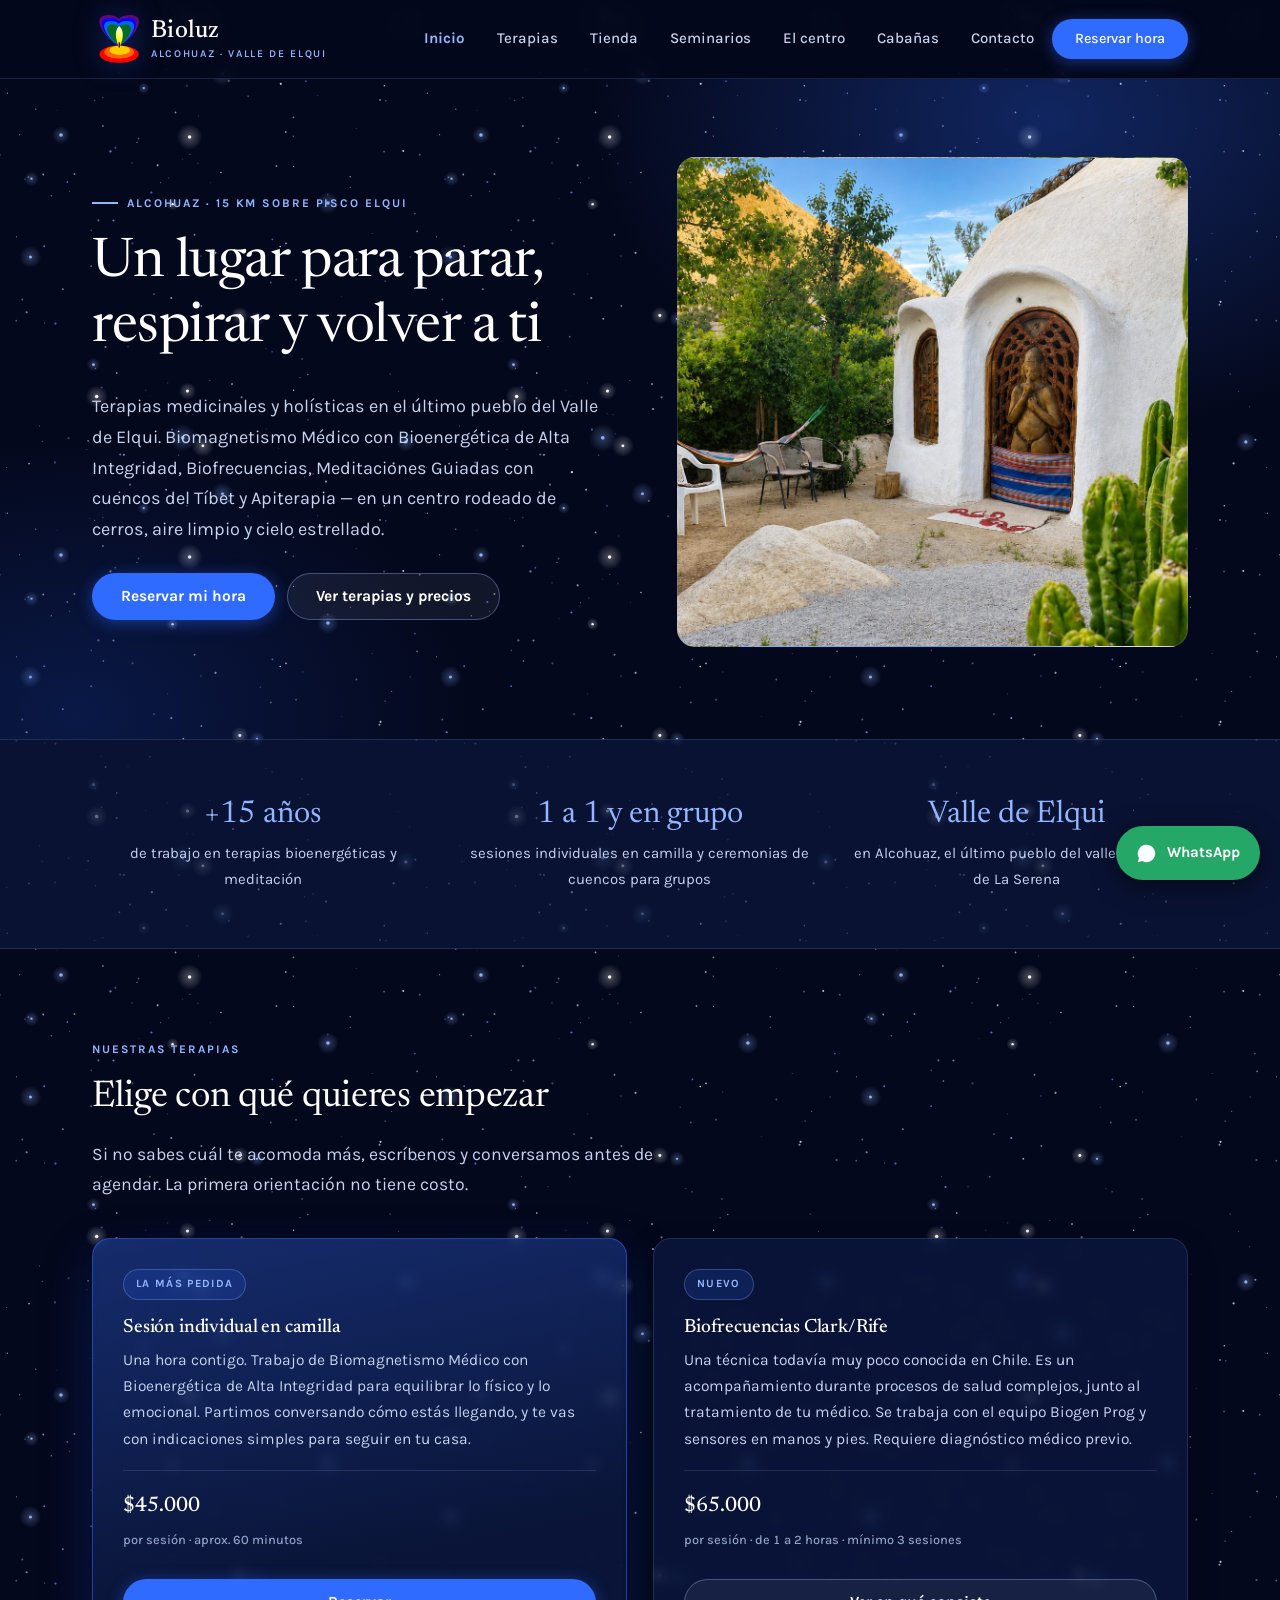
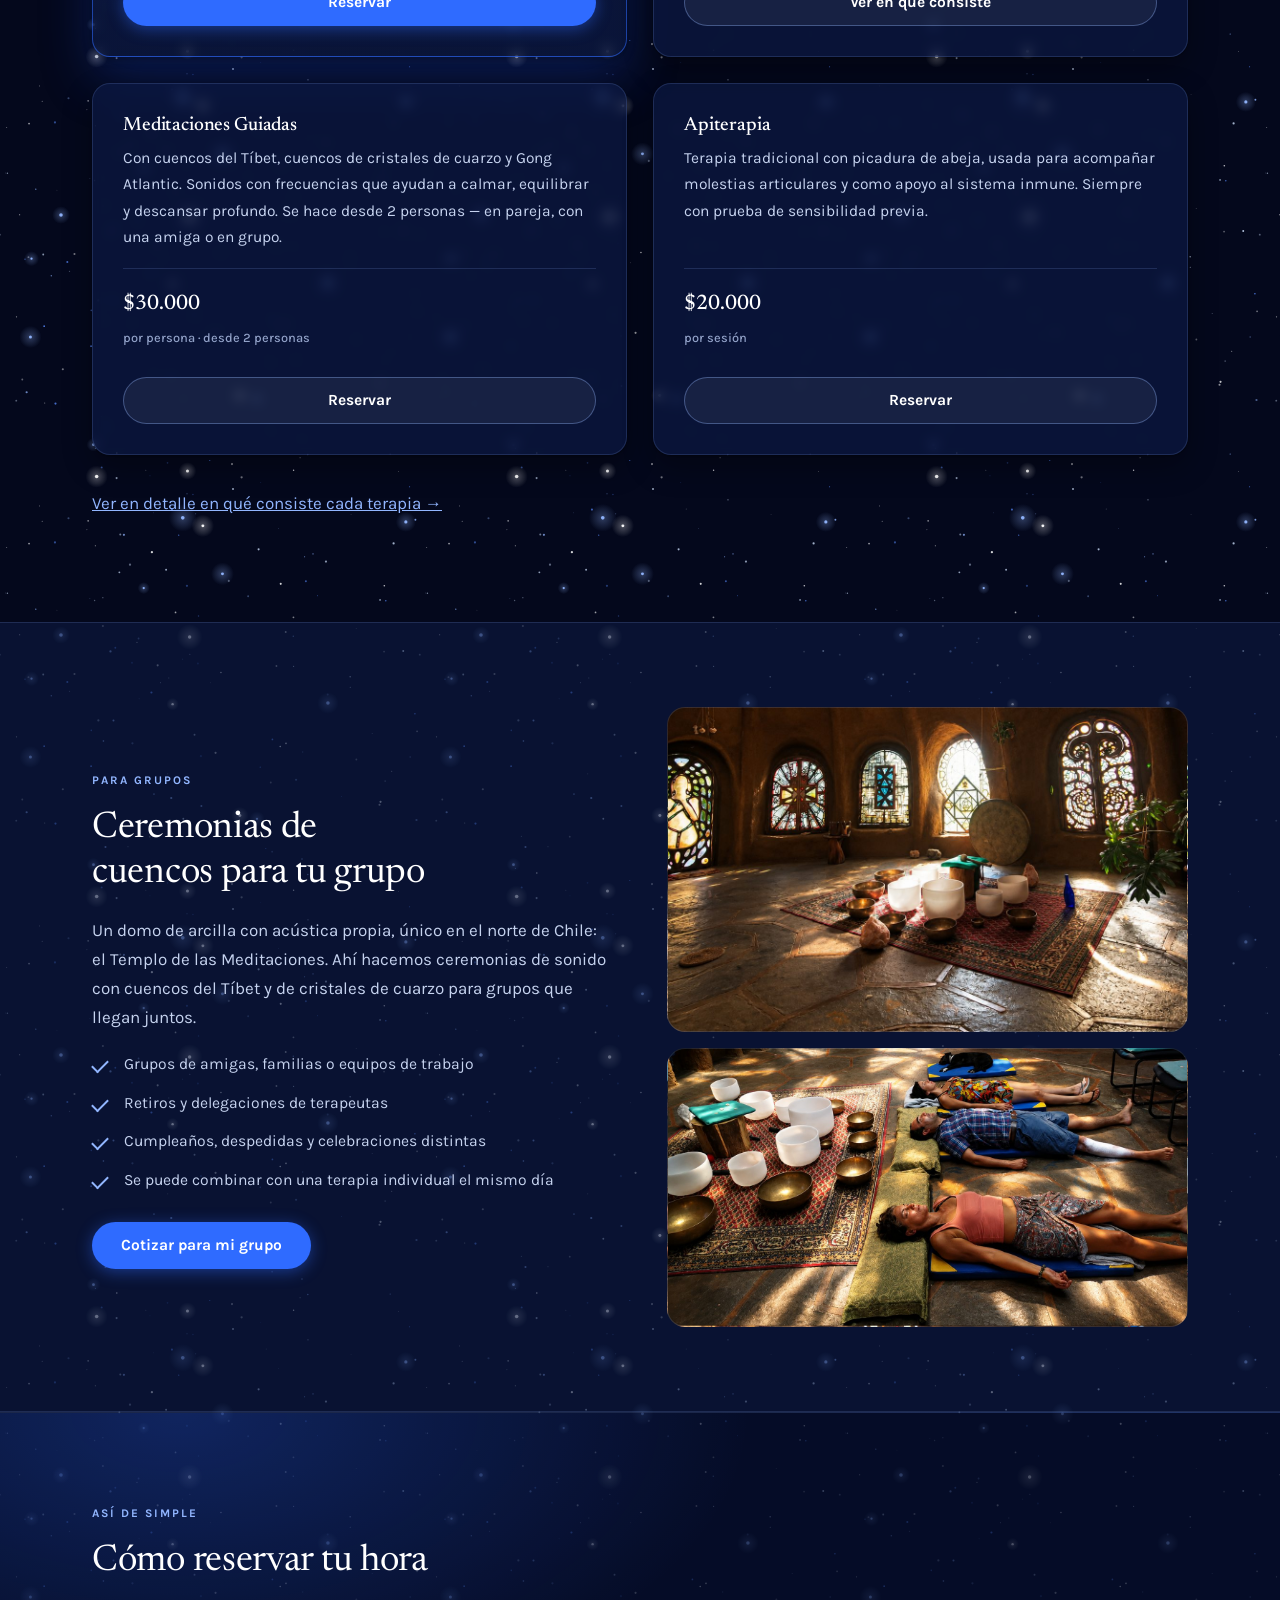
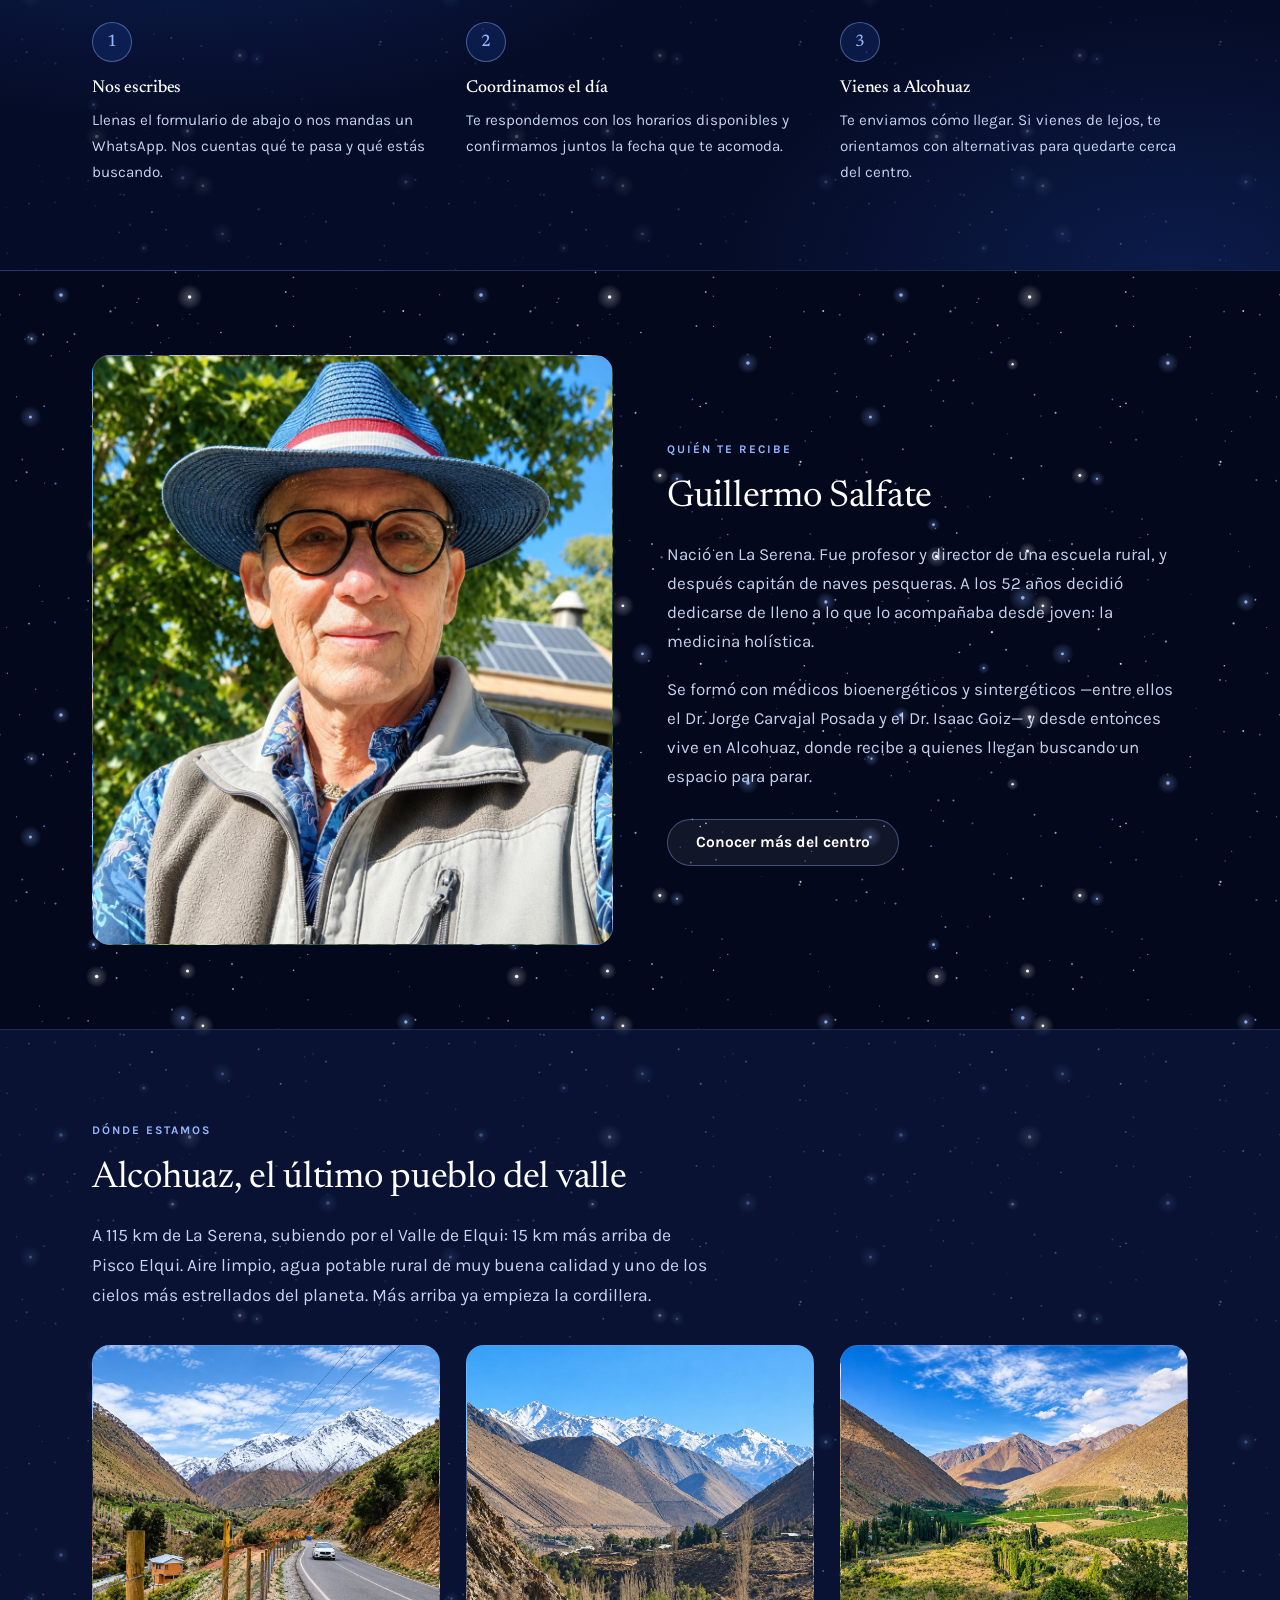
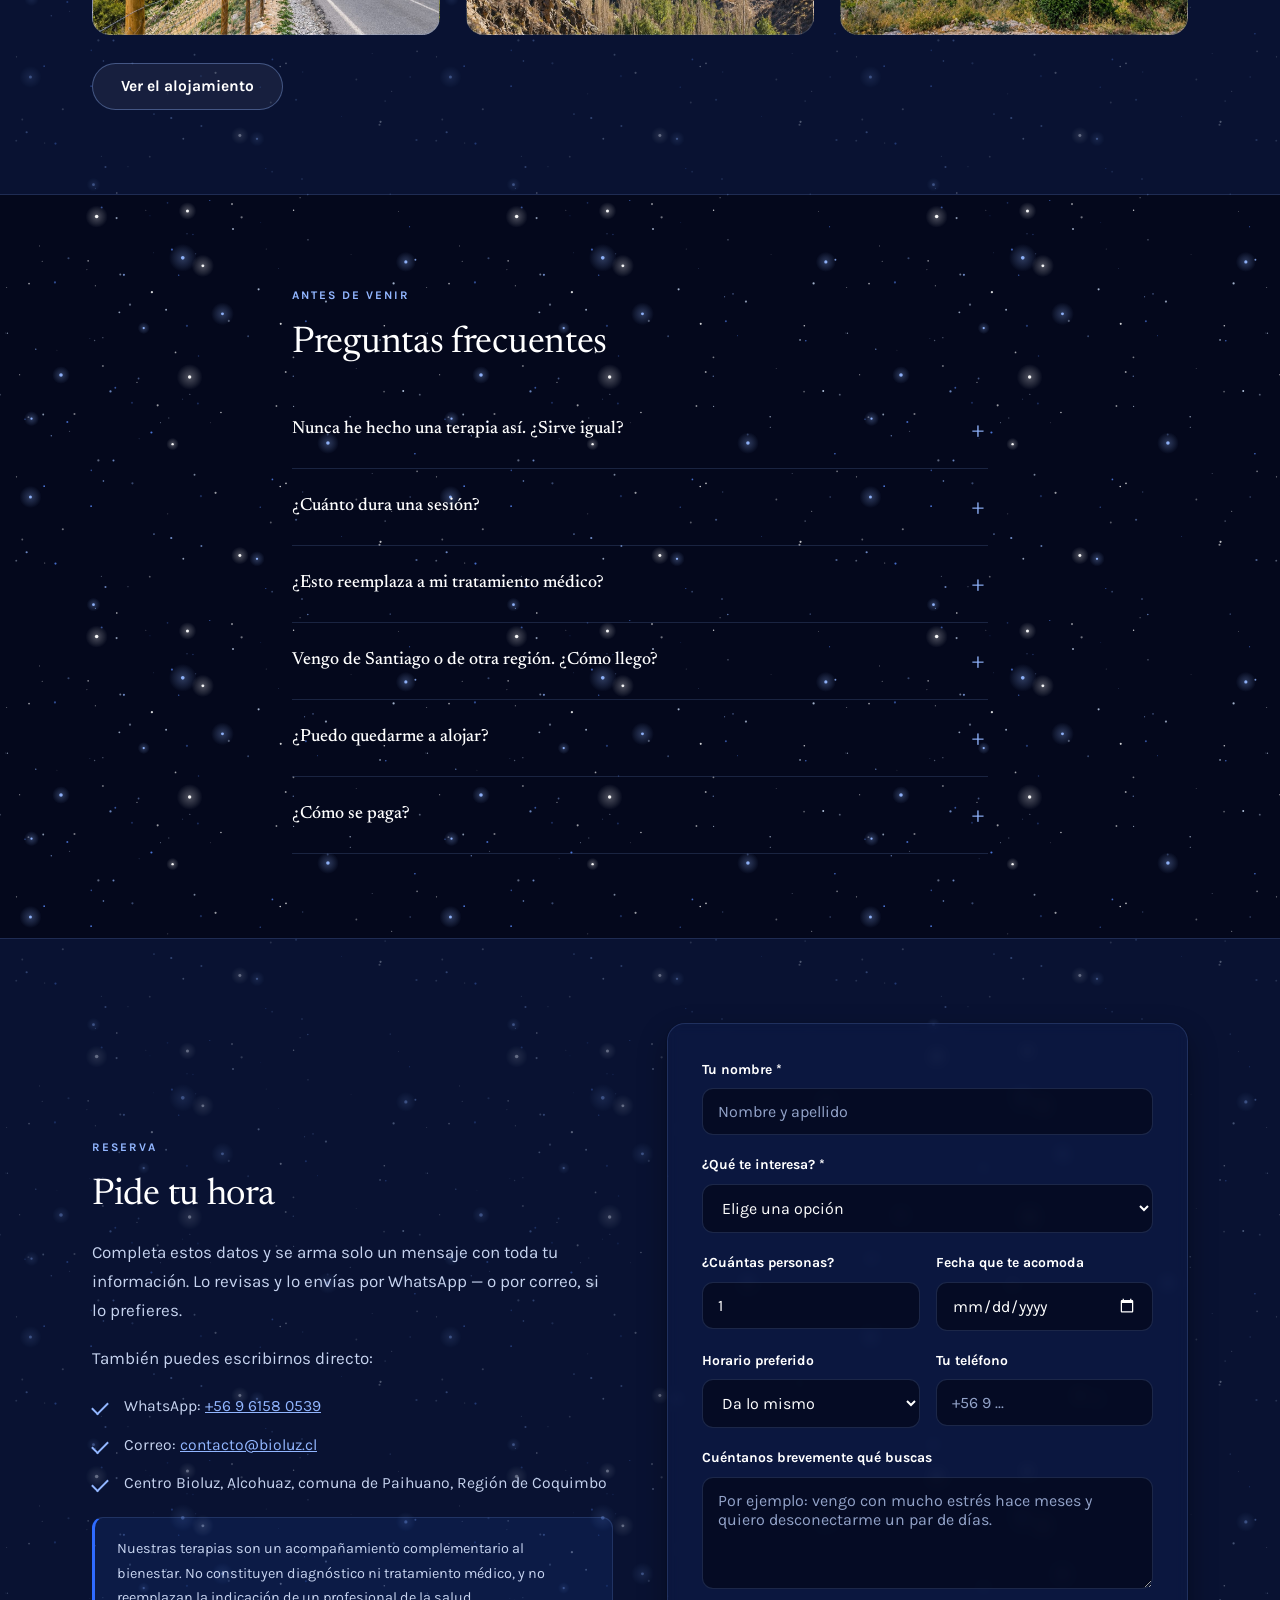
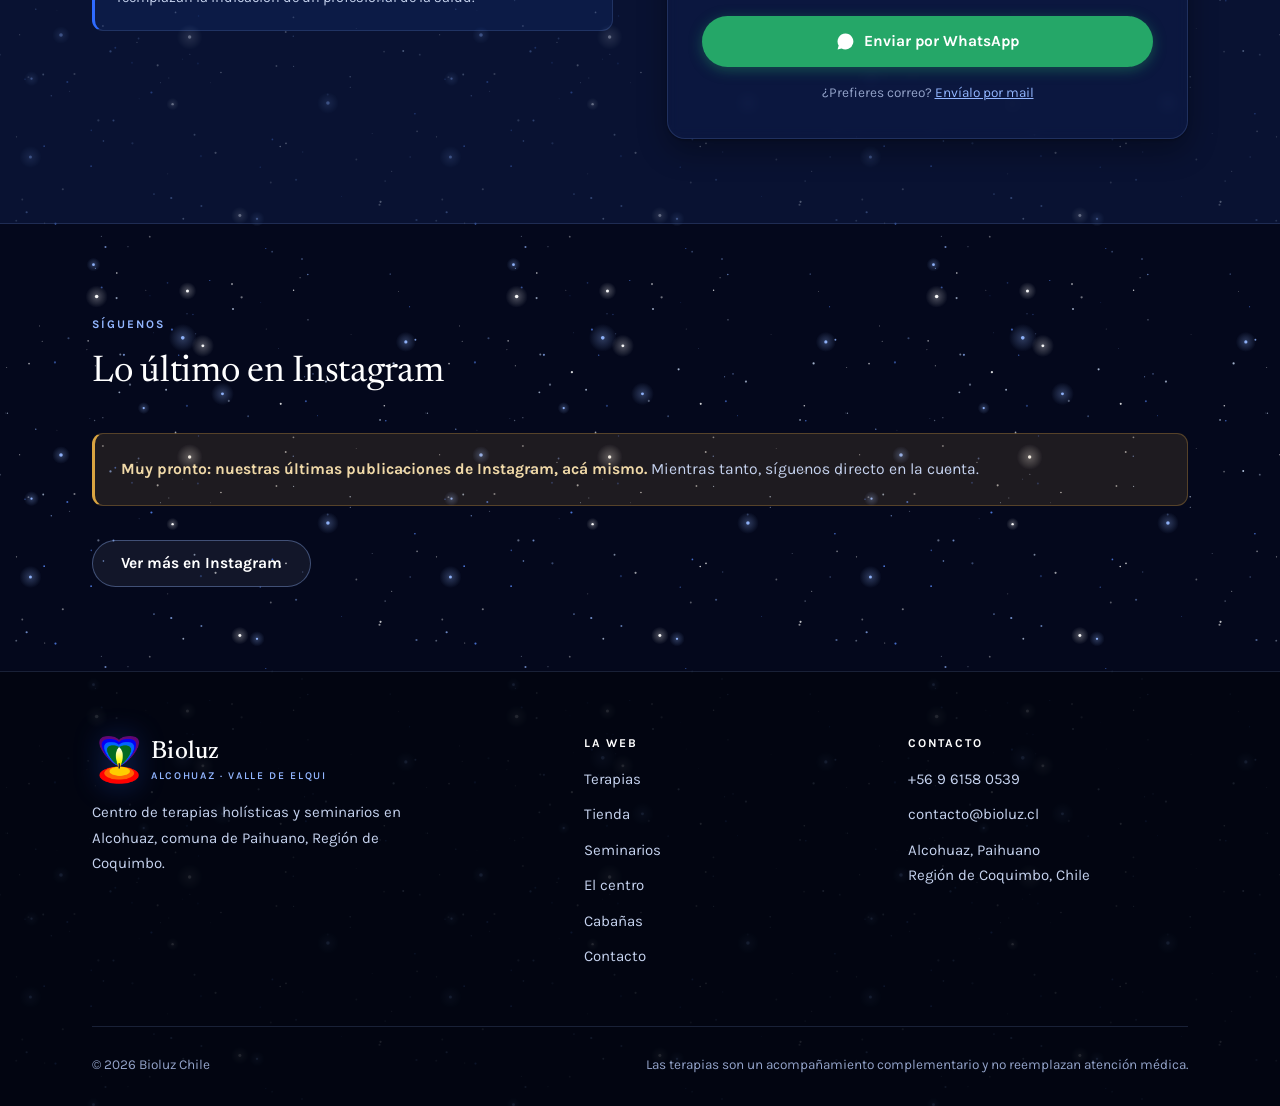
==== commit 8ade4531: "Quita el widget de LightWidget, no soporta https en el plan gratis Probado en la web real (github.io" ====
--- a/index.html
+++ b/index.html
@@ -434,9 +434,14 @@
   <div class="contenedor">
     <span class="etiqueta">Síguenos</span>
     <h2 style="margin-bottom:38px">Lo último en Instagram</h2>
-    <!-- LightWidget WIDGET -->
-    <script src="https://cdn.lightwidget.com/widgets/lightwidget.js"></script>
-    <iframe src="//lightwidget.com/widgets/fb7d42102d5050c3a6dd24eeb6e04abe.html" scrolling="no" allowtransparency="true" class="lightwidget-widget" style="width:100%;border:0;overflow:hidden;"></iframe>
+    <!-- PENDIENTE: LightWidget (gratis) no funciona en https — pide pagar
+         para eso. Buscar otra alternativa antes de reemplazar este aviso. -->
+    <div class="aviso-atencion">
+      <p>
+        <strong>Muy pronto: nuestras últimas publicaciones de Instagram, acá mismo.</strong>
+        Mientras tanto, síguenos directo en la cuenta.
+      </p>
+    </div>
     <div class="grupo-botones" style="margin-top:34px">
       <a href="https://www.instagram.com/piscoelquisalud/" target="_blank" rel="noopener" class="btn btn-secundario">Ver más en Instagram</a>
     </div>
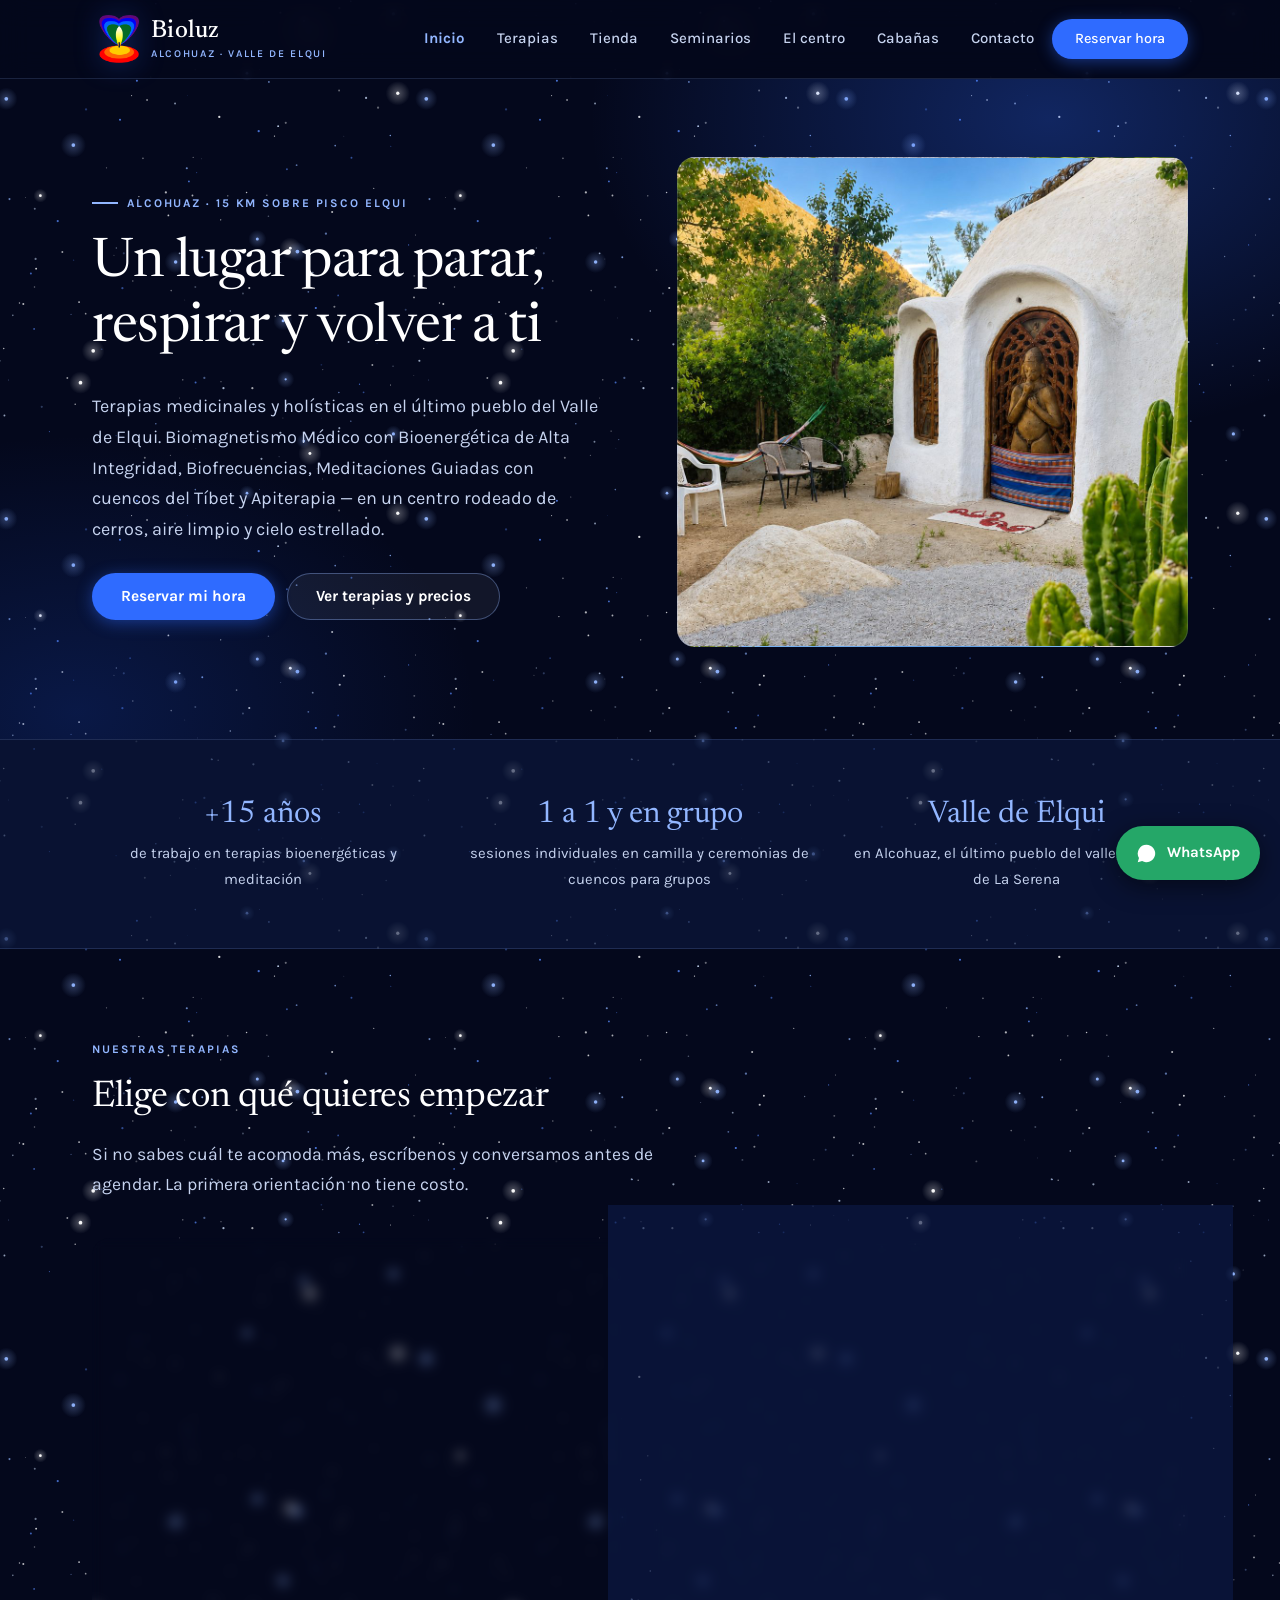
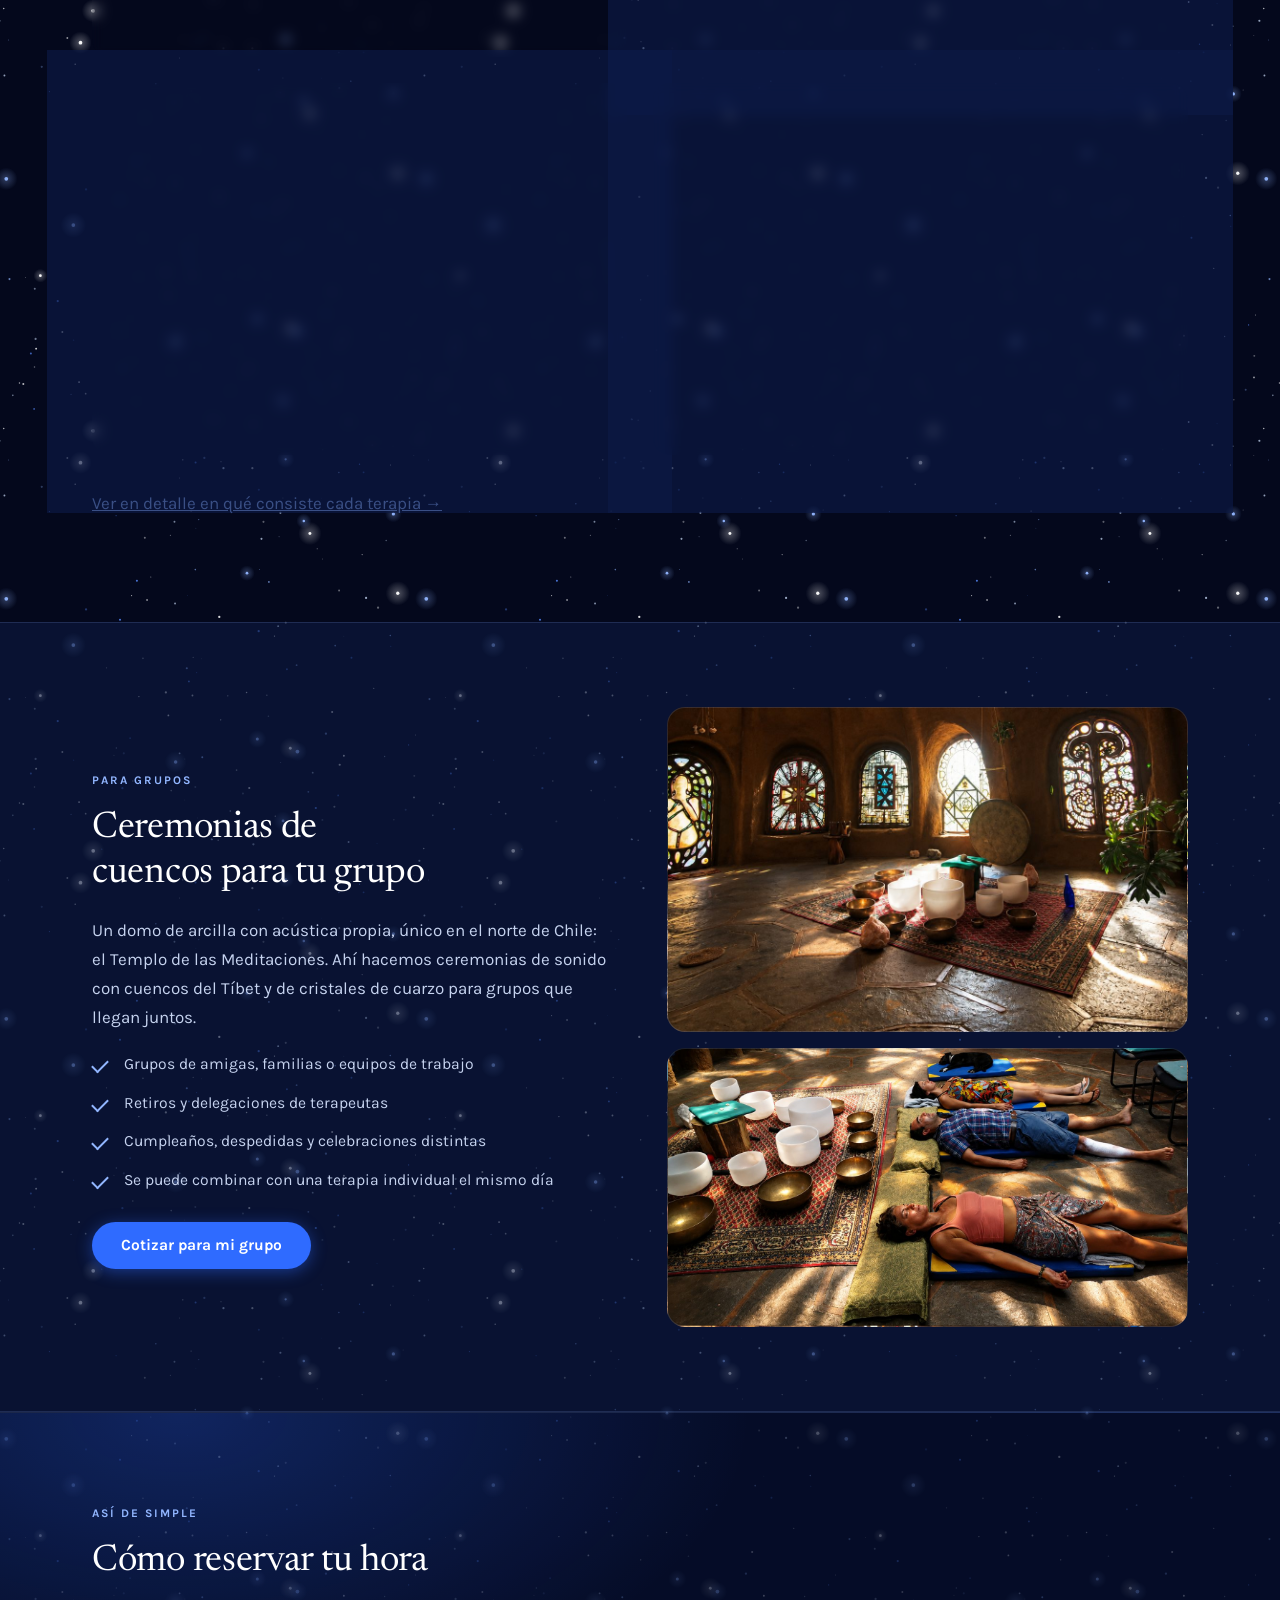
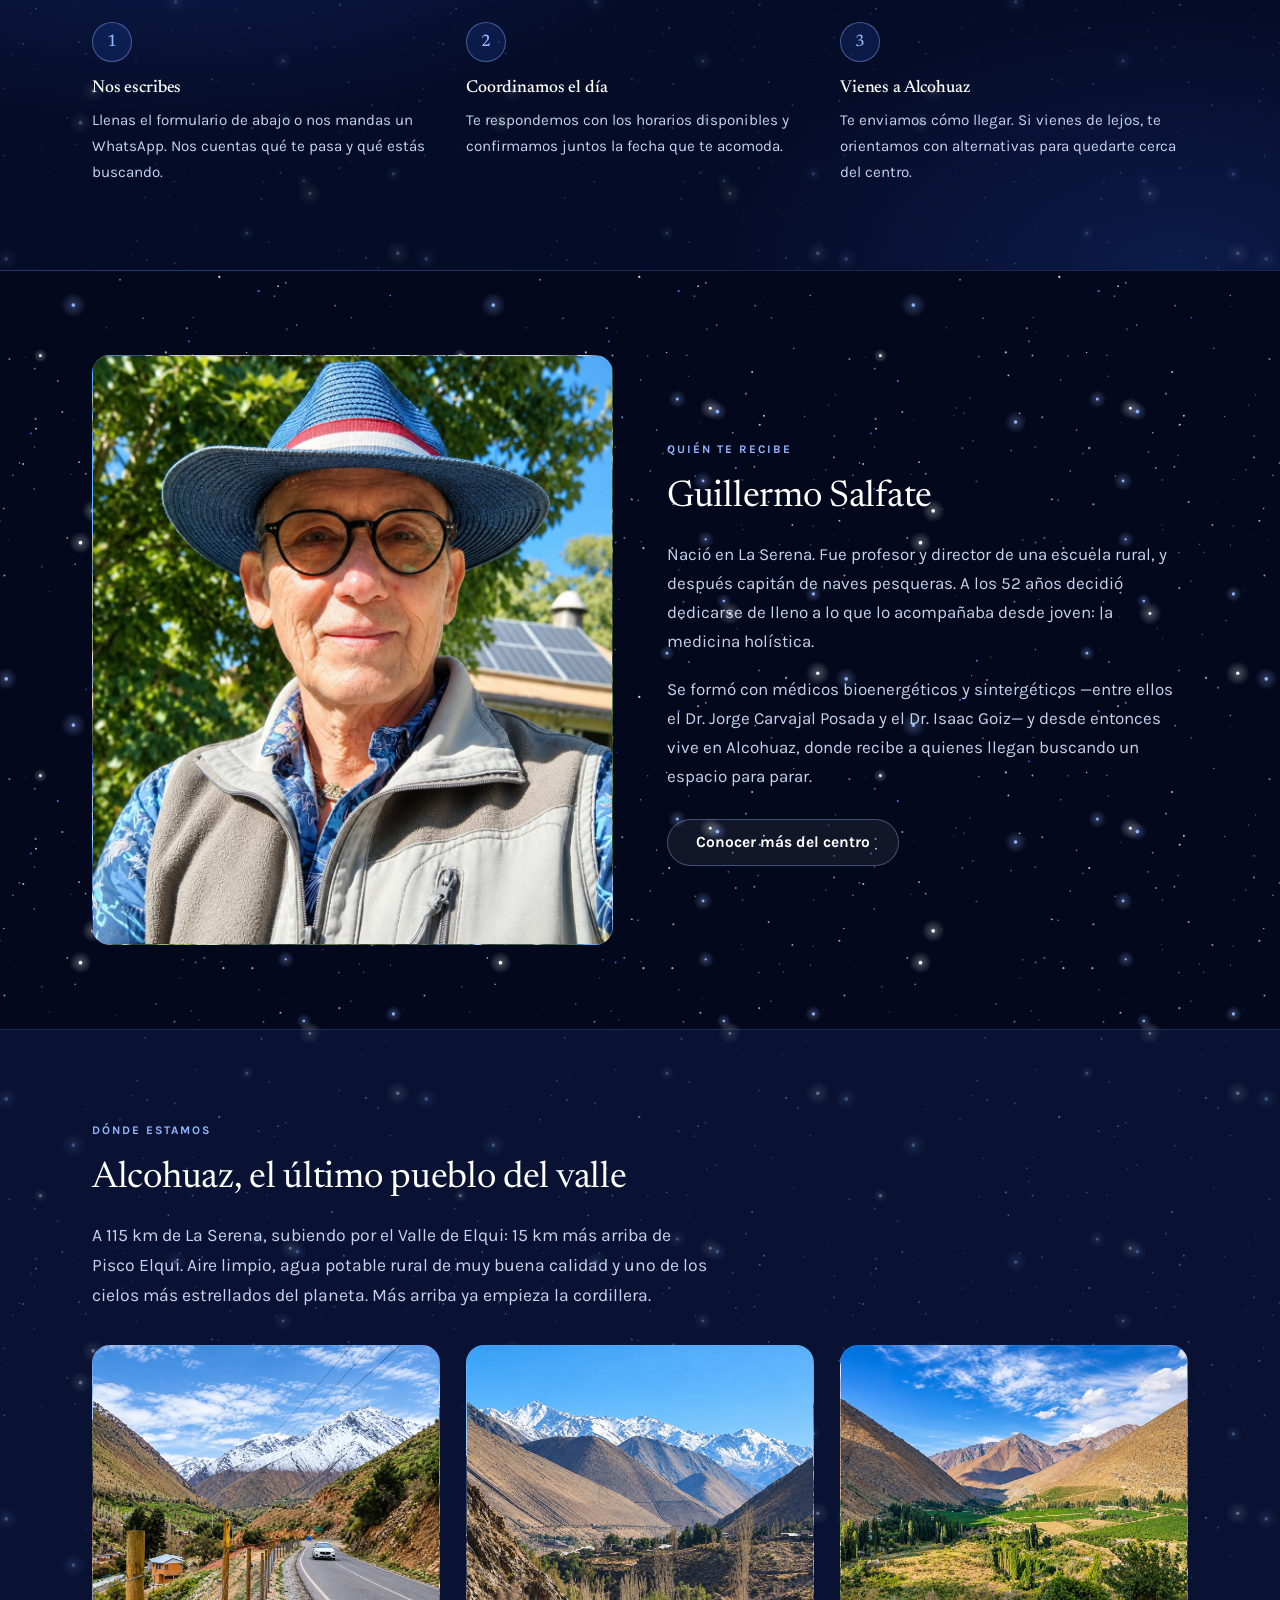
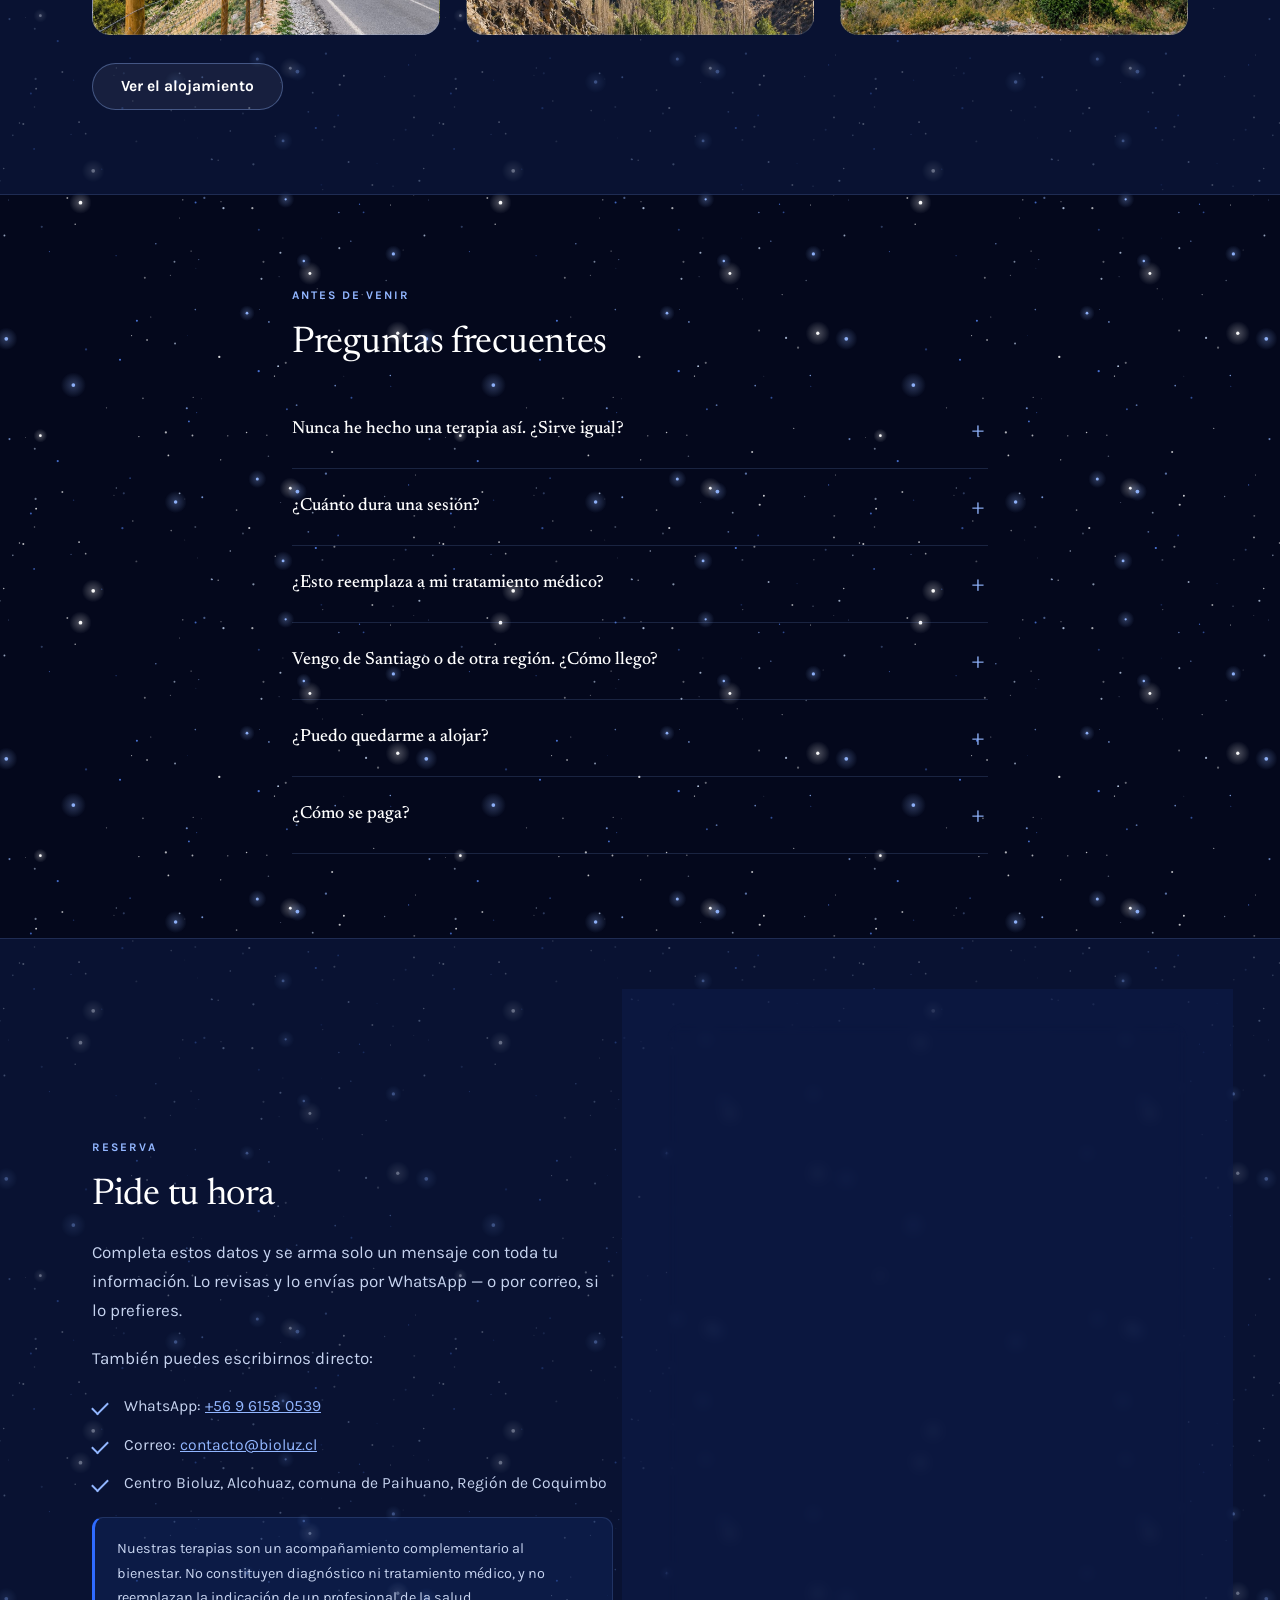
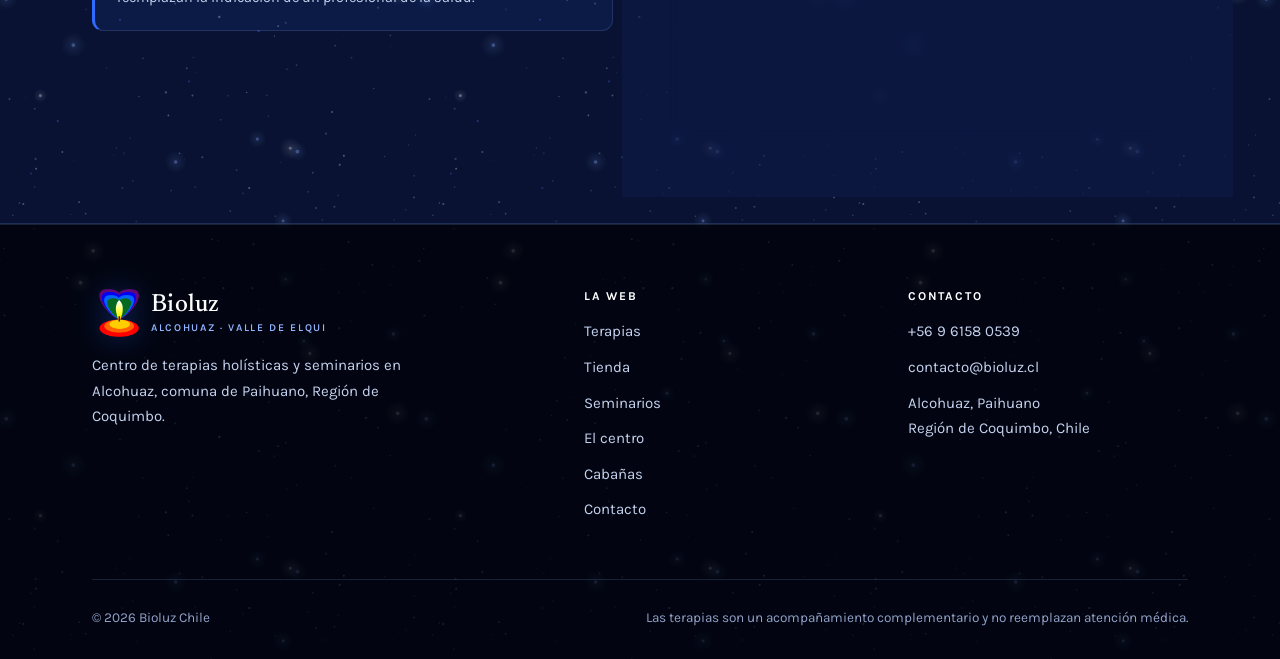
==== commit 24267f62: "Saca la sección de Instagram del inicio No encontramos una forma gratis de mostrar las publicaciones" ====
--- a/index.html
+++ b/index.html
@@ -429,25 +429,6 @@
   </div>
 </section>
 
-<!-- ===================== INSTAGRAM ===================== -->
-<section class="seccion" id="instagram">
-  <div class="contenedor">
-    <span class="etiqueta">Síguenos</span>
-    <h2 style="margin-bottom:38px">Lo último en Instagram</h2>
-    <!-- PENDIENTE: LightWidget (gratis) no funciona en https — pide pagar
-         para eso. Buscar otra alternativa antes de reemplazar este aviso. -->
-    <div class="aviso-atencion">
-      <p>
-        <strong>Muy pronto: nuestras últimas publicaciones de Instagram, acá mismo.</strong>
-        Mientras tanto, síguenos directo en la cuenta.
-      </p>
-    </div>
-    <div class="grupo-botones" style="margin-top:34px">
-      <a href="https://www.instagram.com/piscoelquisalud/" target="_blank" rel="noopener" class="btn btn-secundario">Ver más en Instagram</a>
-    </div>
-  </div>
-</section>
-
 <!-- ===================== PIE ===================== -->
 <footer class="pie">
   <div class="contenedor">
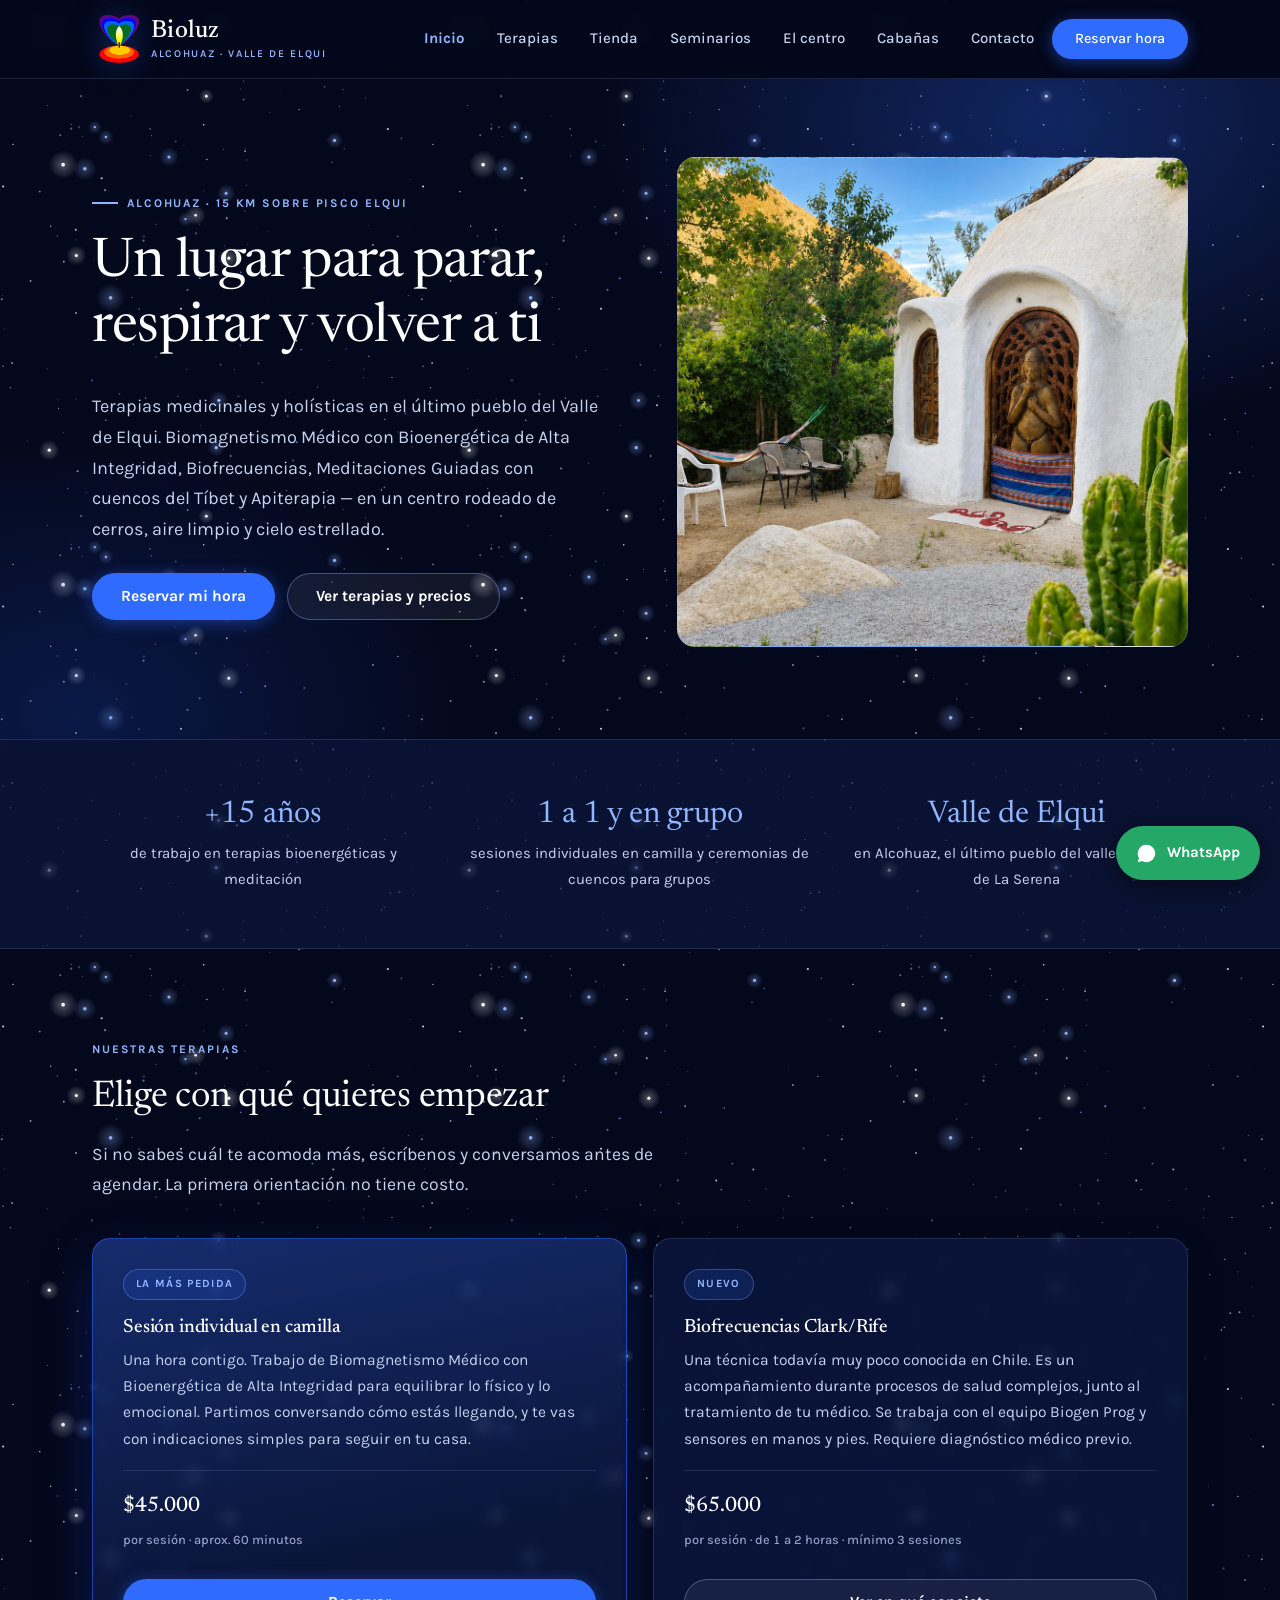
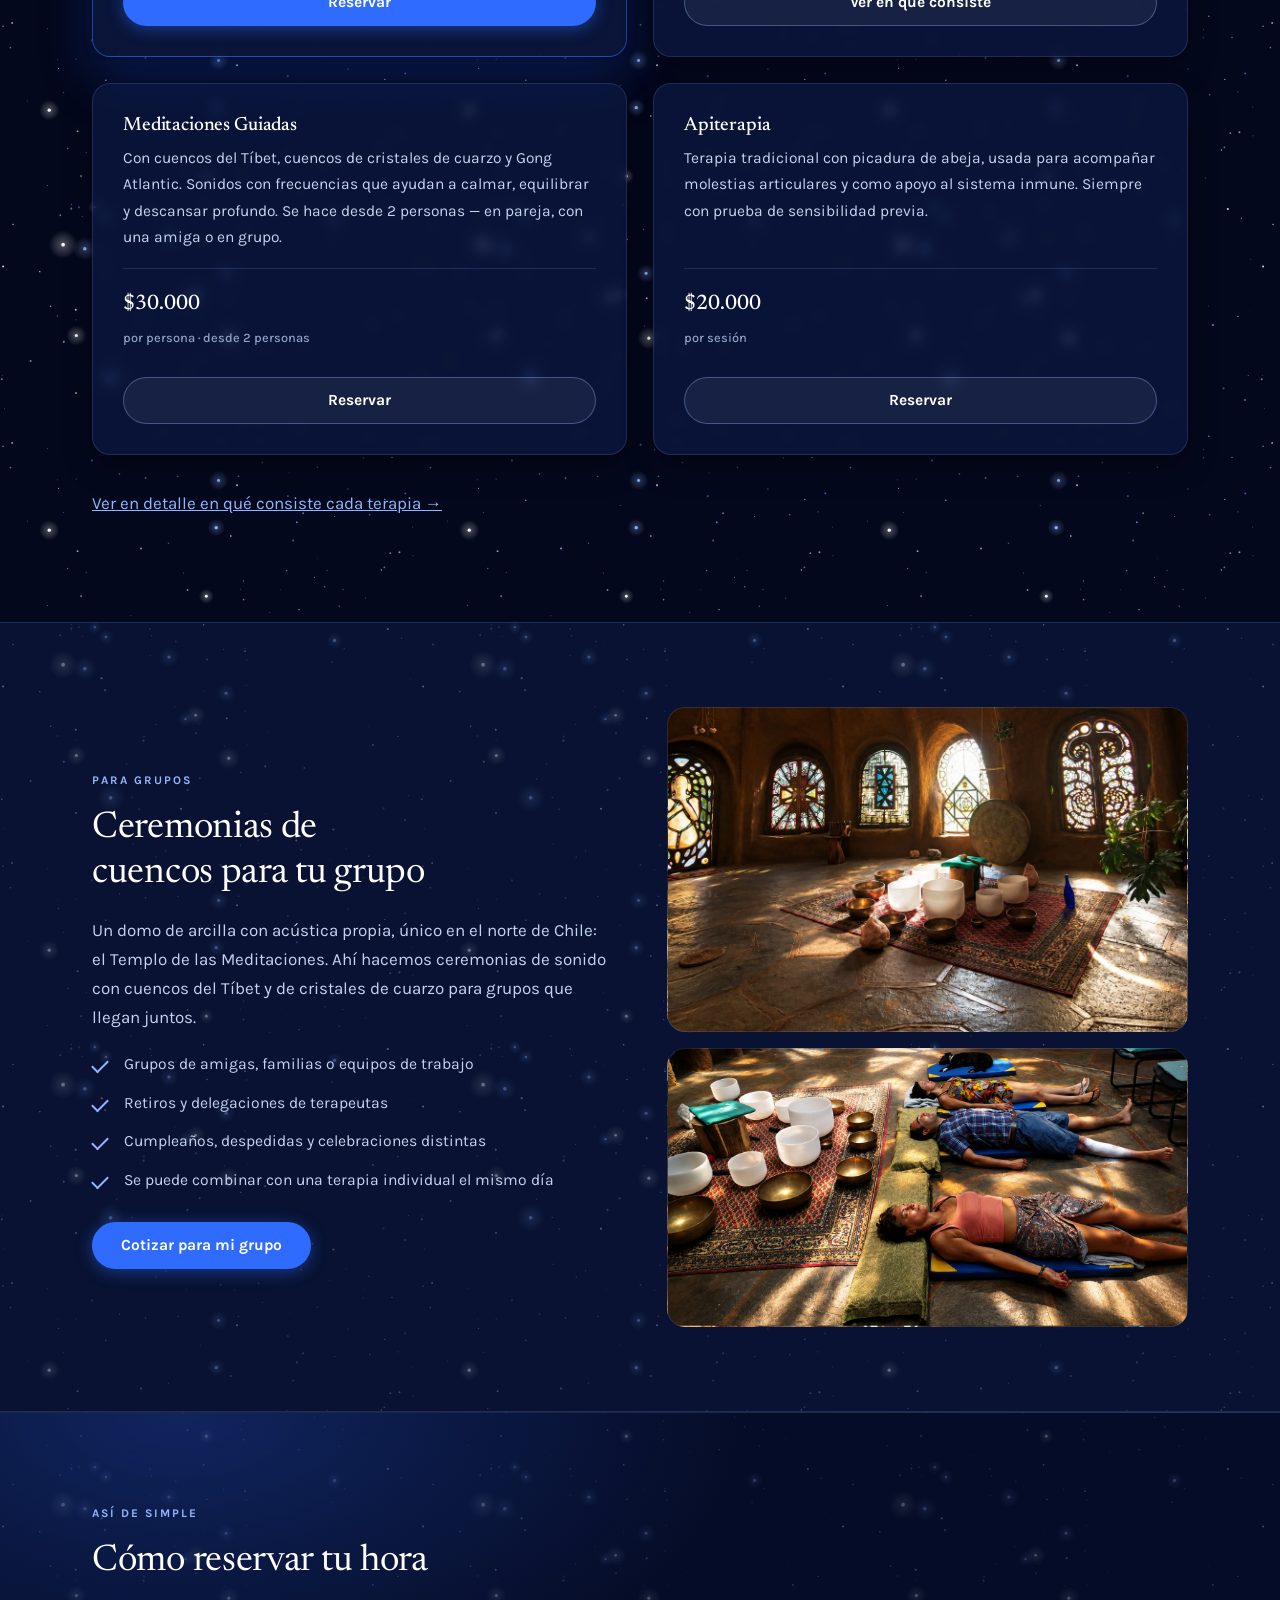
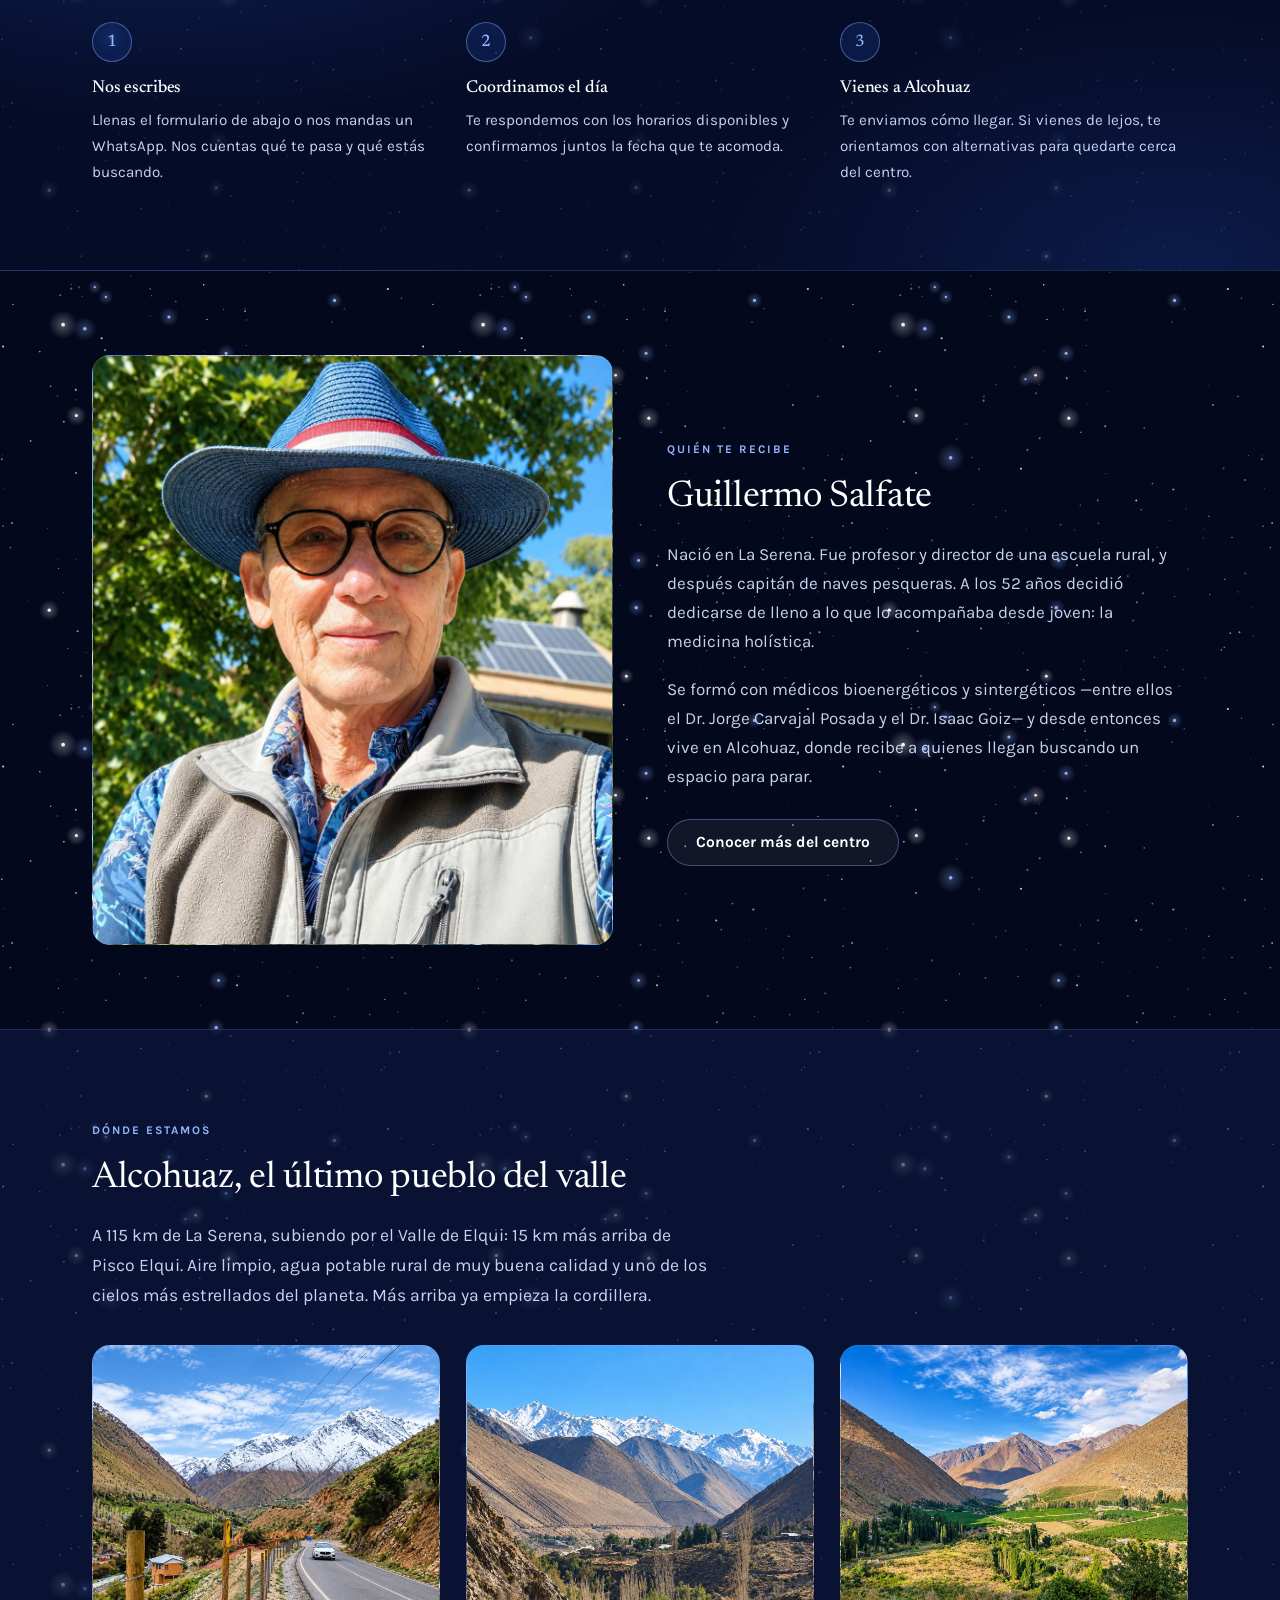
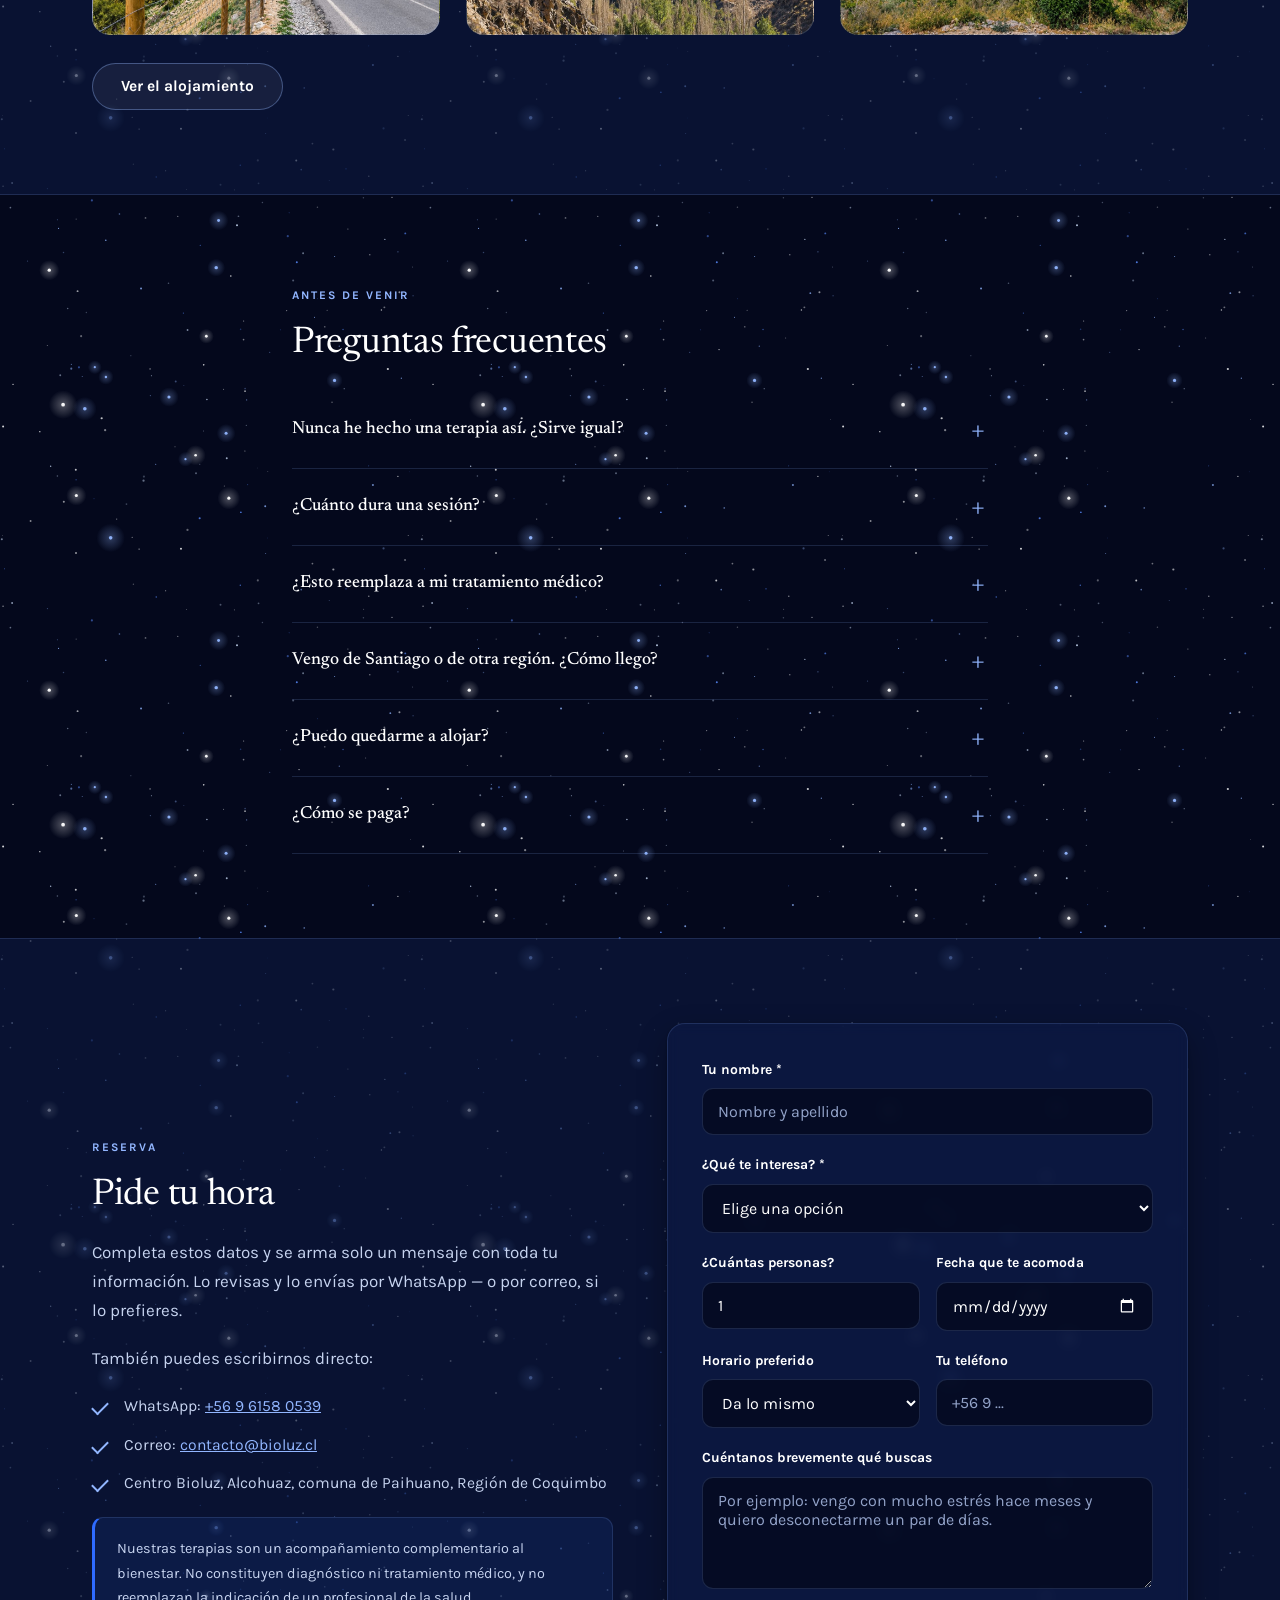
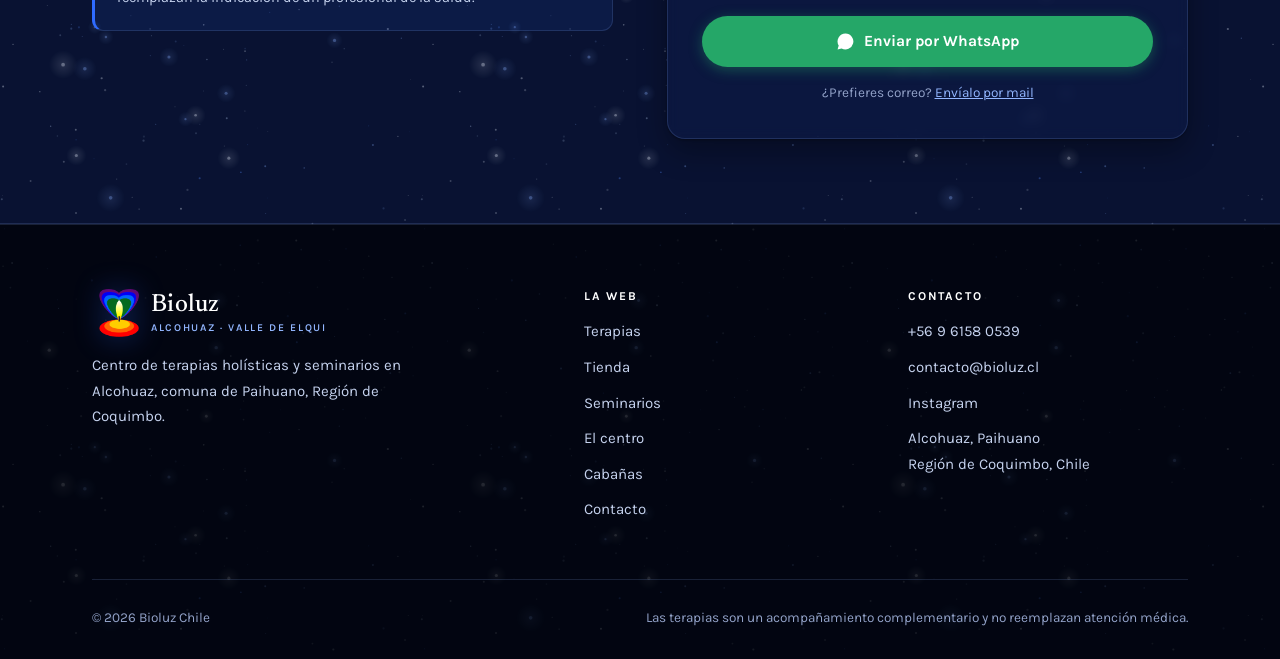
==== commit 0a8d2f49: "Agrega link a Instagram en el pie de página del inicio Sin widget automático (se descartó por el tem" ====
--- a/index.html
+++ b/index.html
@@ -464,6 +464,7 @@
         <ul>
           <li><a href="https://wa.me/56961580539">+56 9 6158 0539</a></li>
           <li><a href="mailto:contacto@bioluz.cl">contacto@bioluz.cl</a></li>
+          <li><a href="https://www.instagram.com/piscoelquisalud/" target="_blank" rel="noopener">Instagram</a></li>
           <li>Alcohuaz, Paihuano<br>Región de Coquimbo, Chile</li>
         </ul>
       </div>
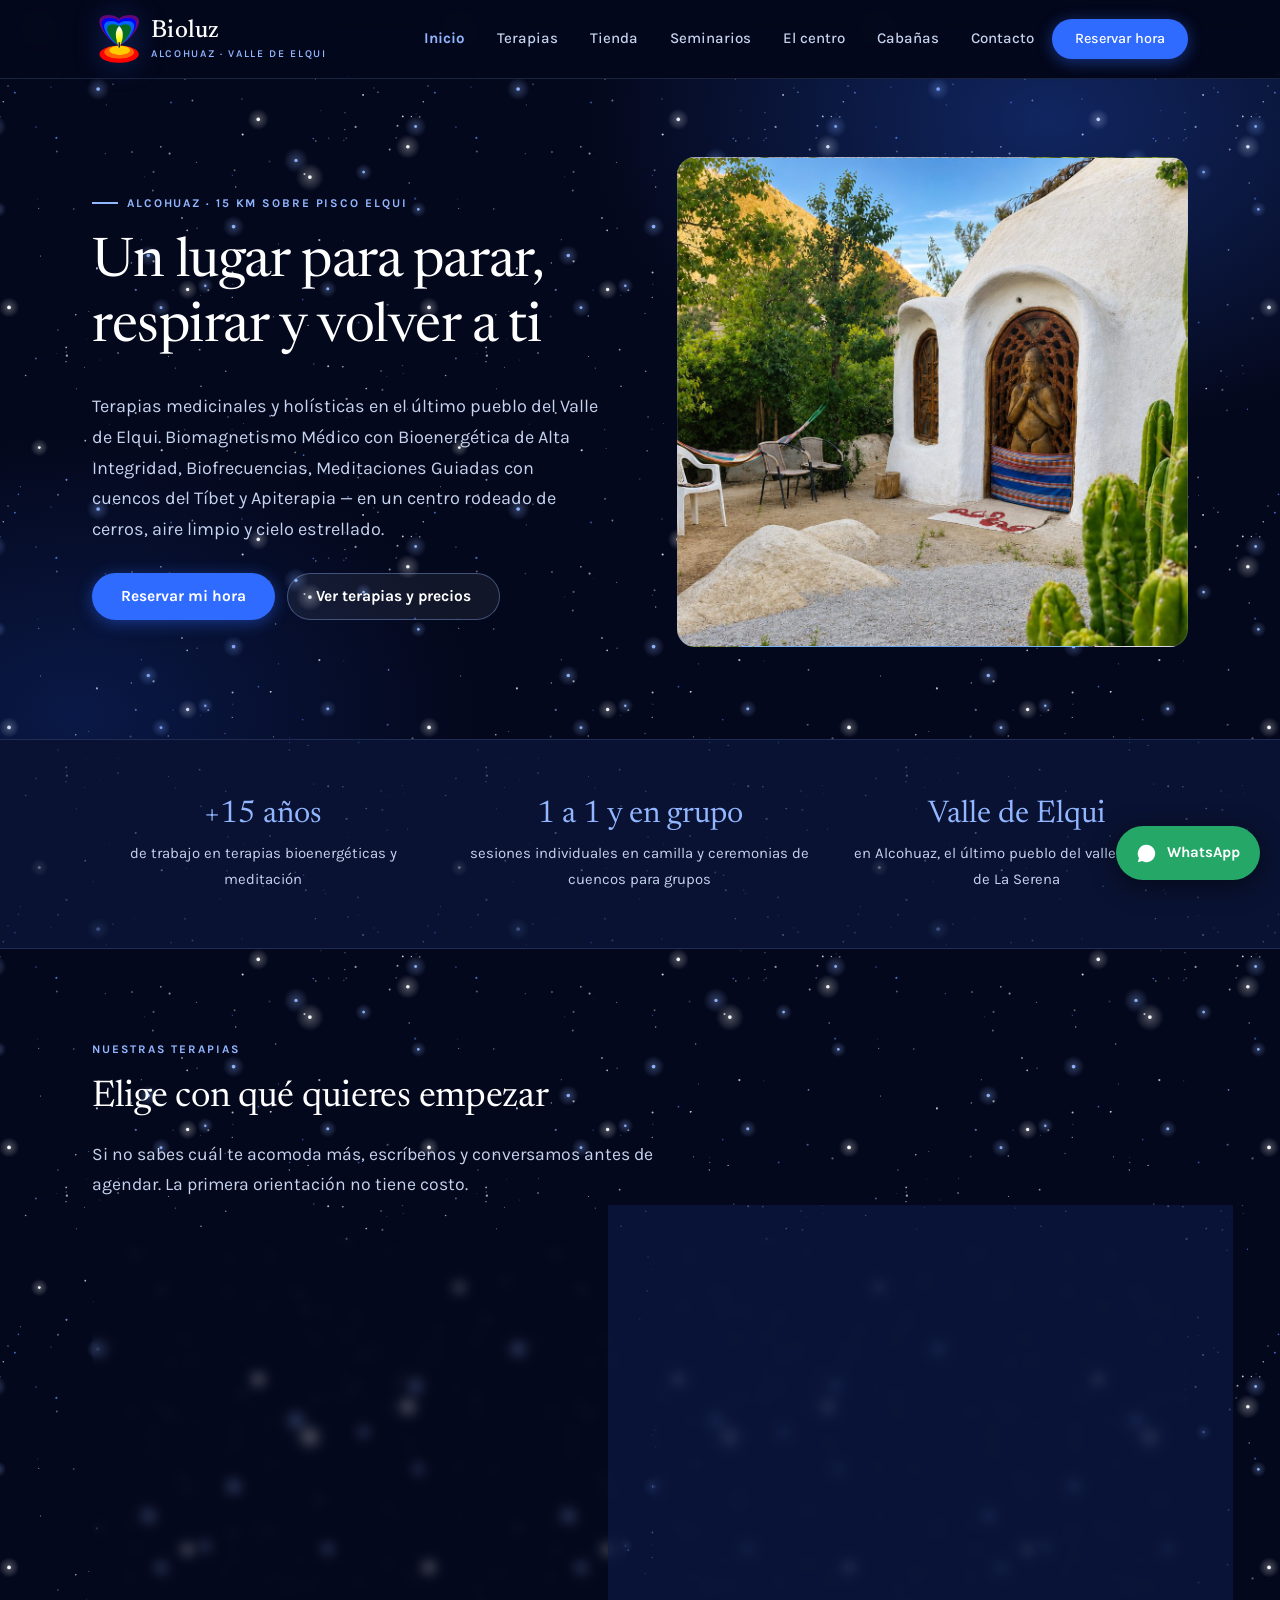
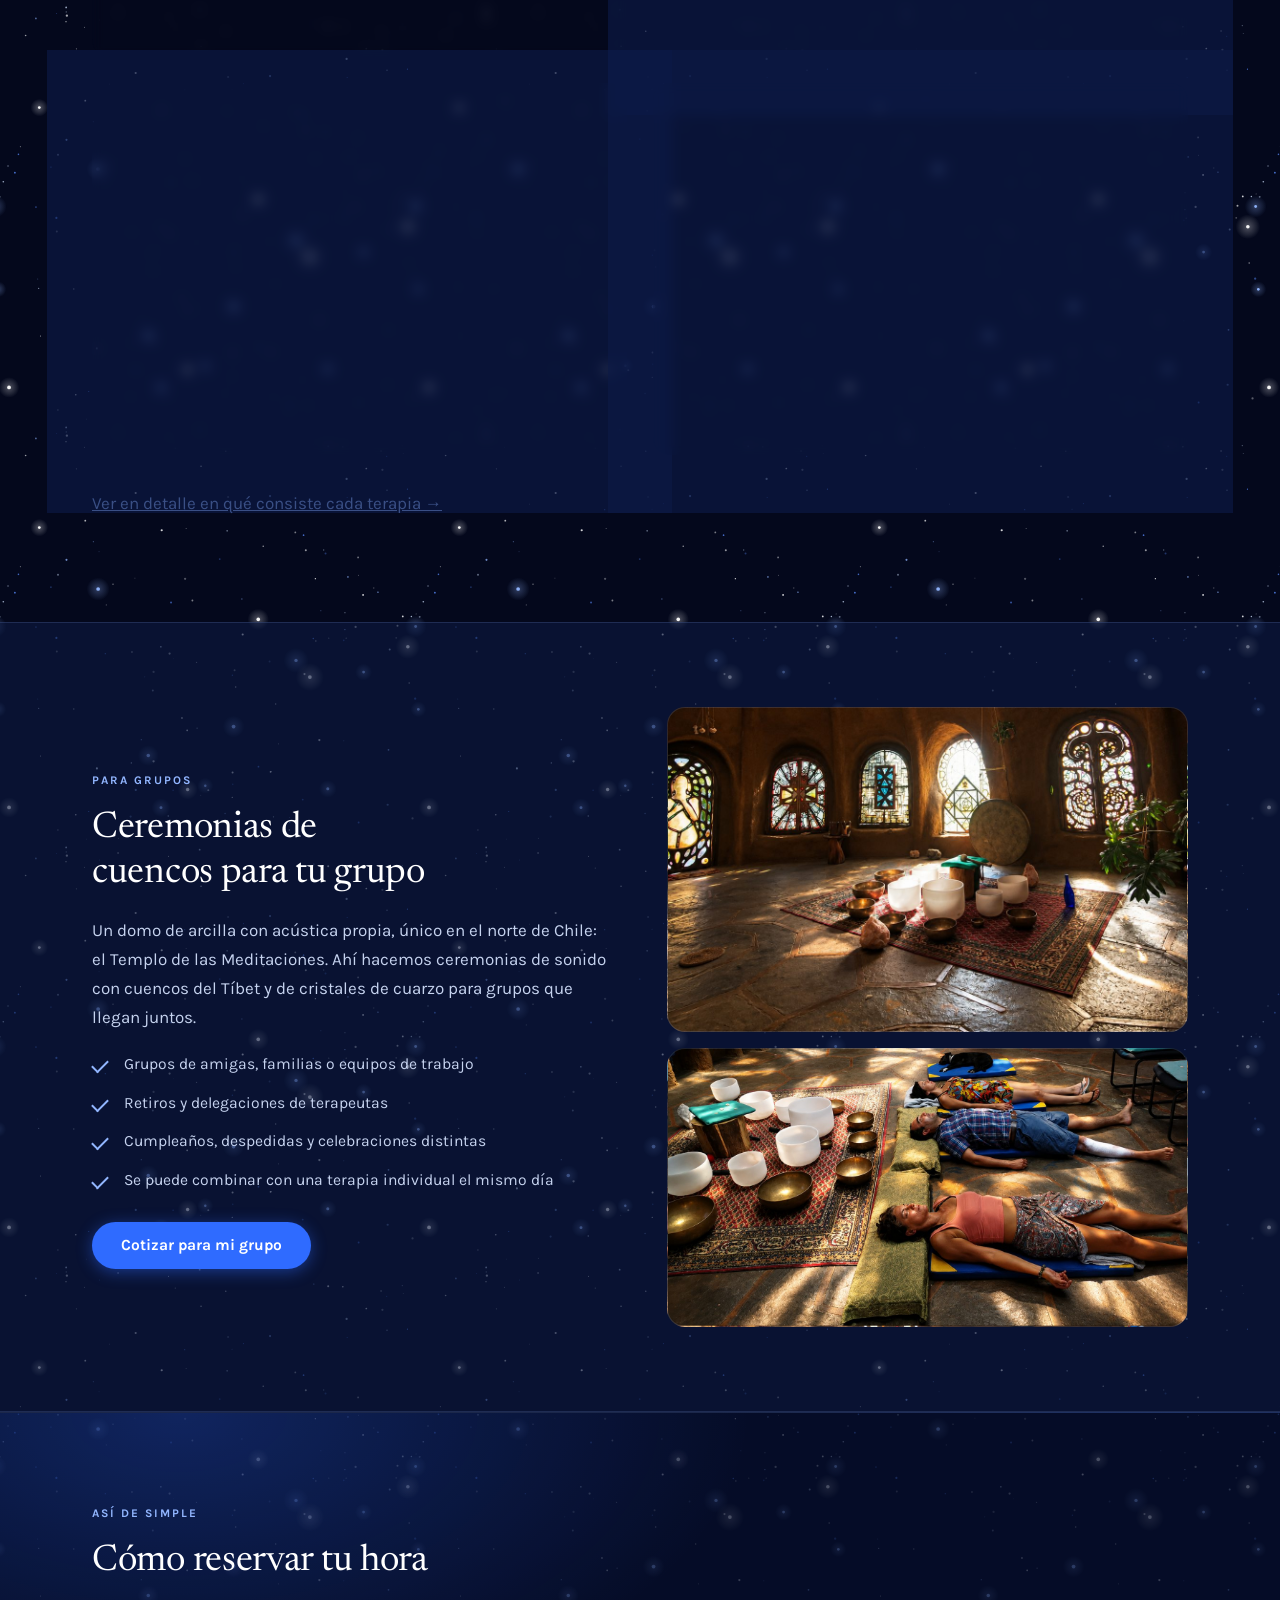
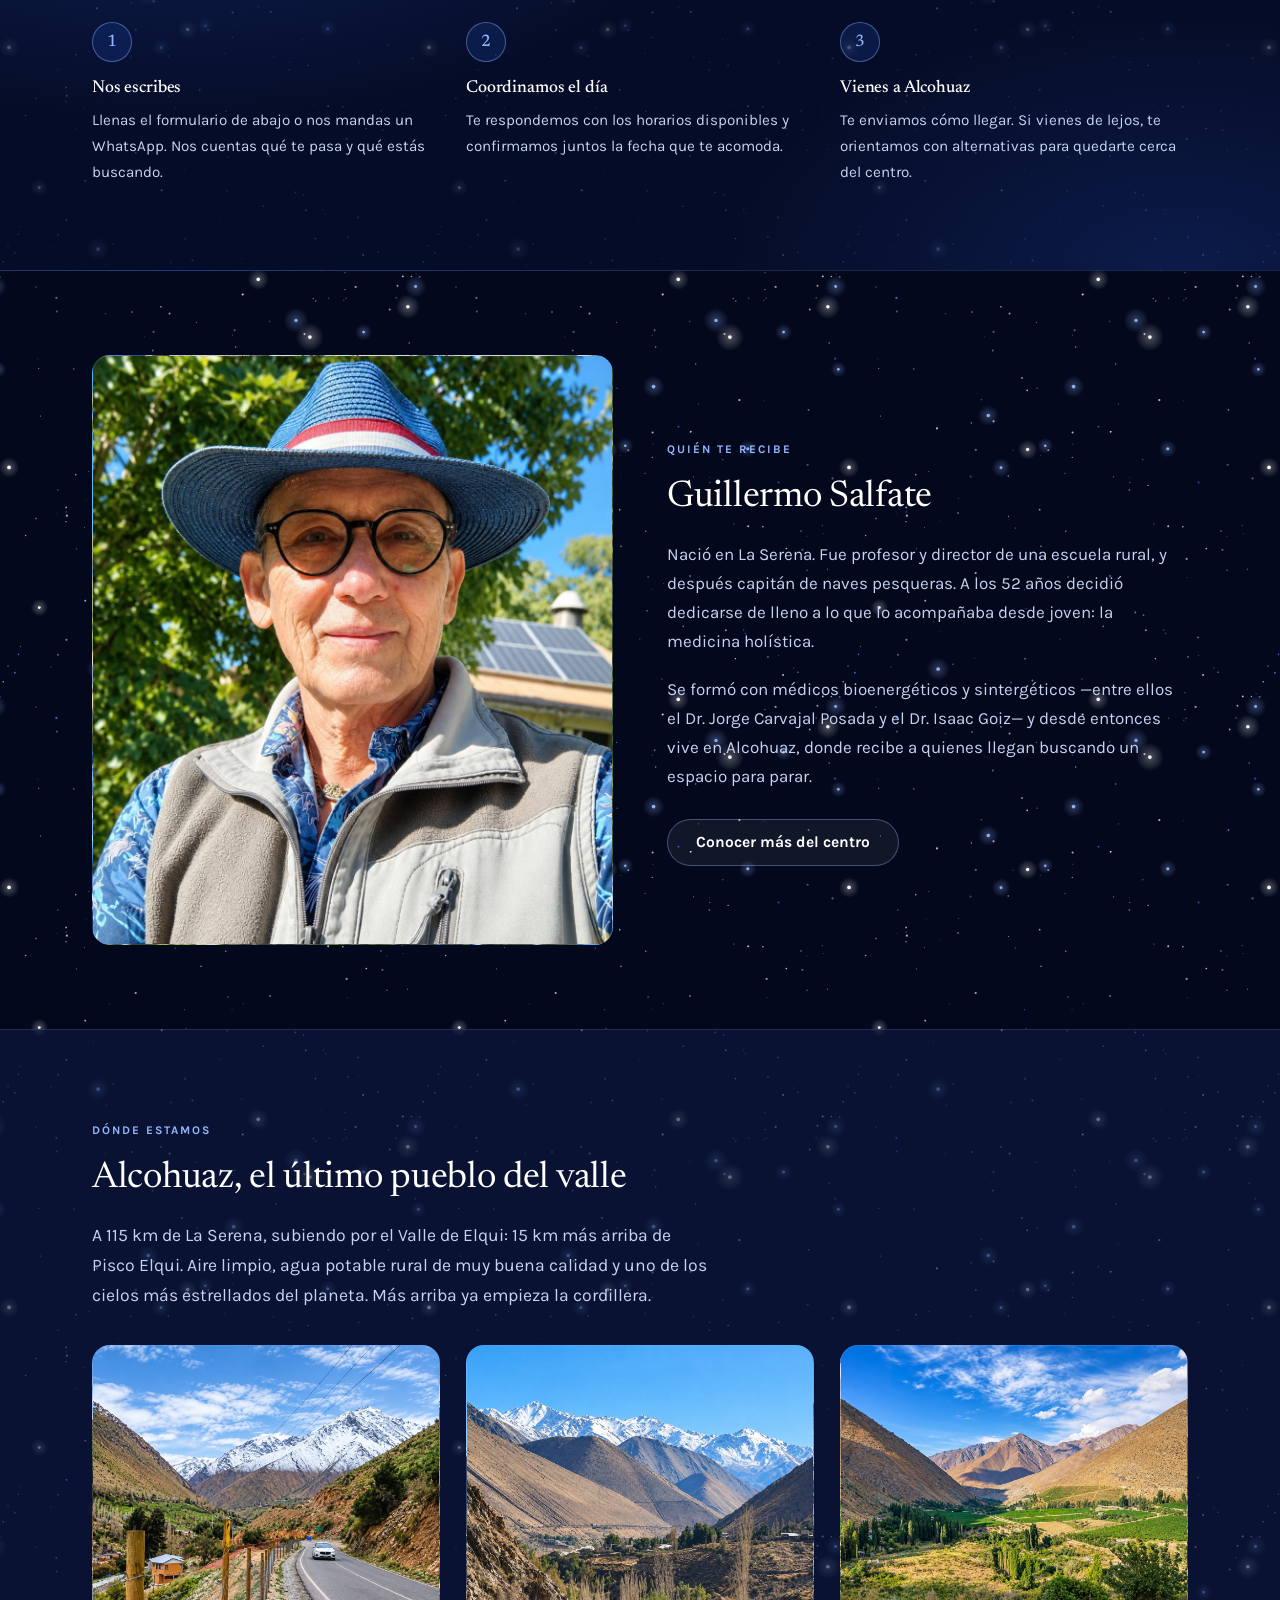
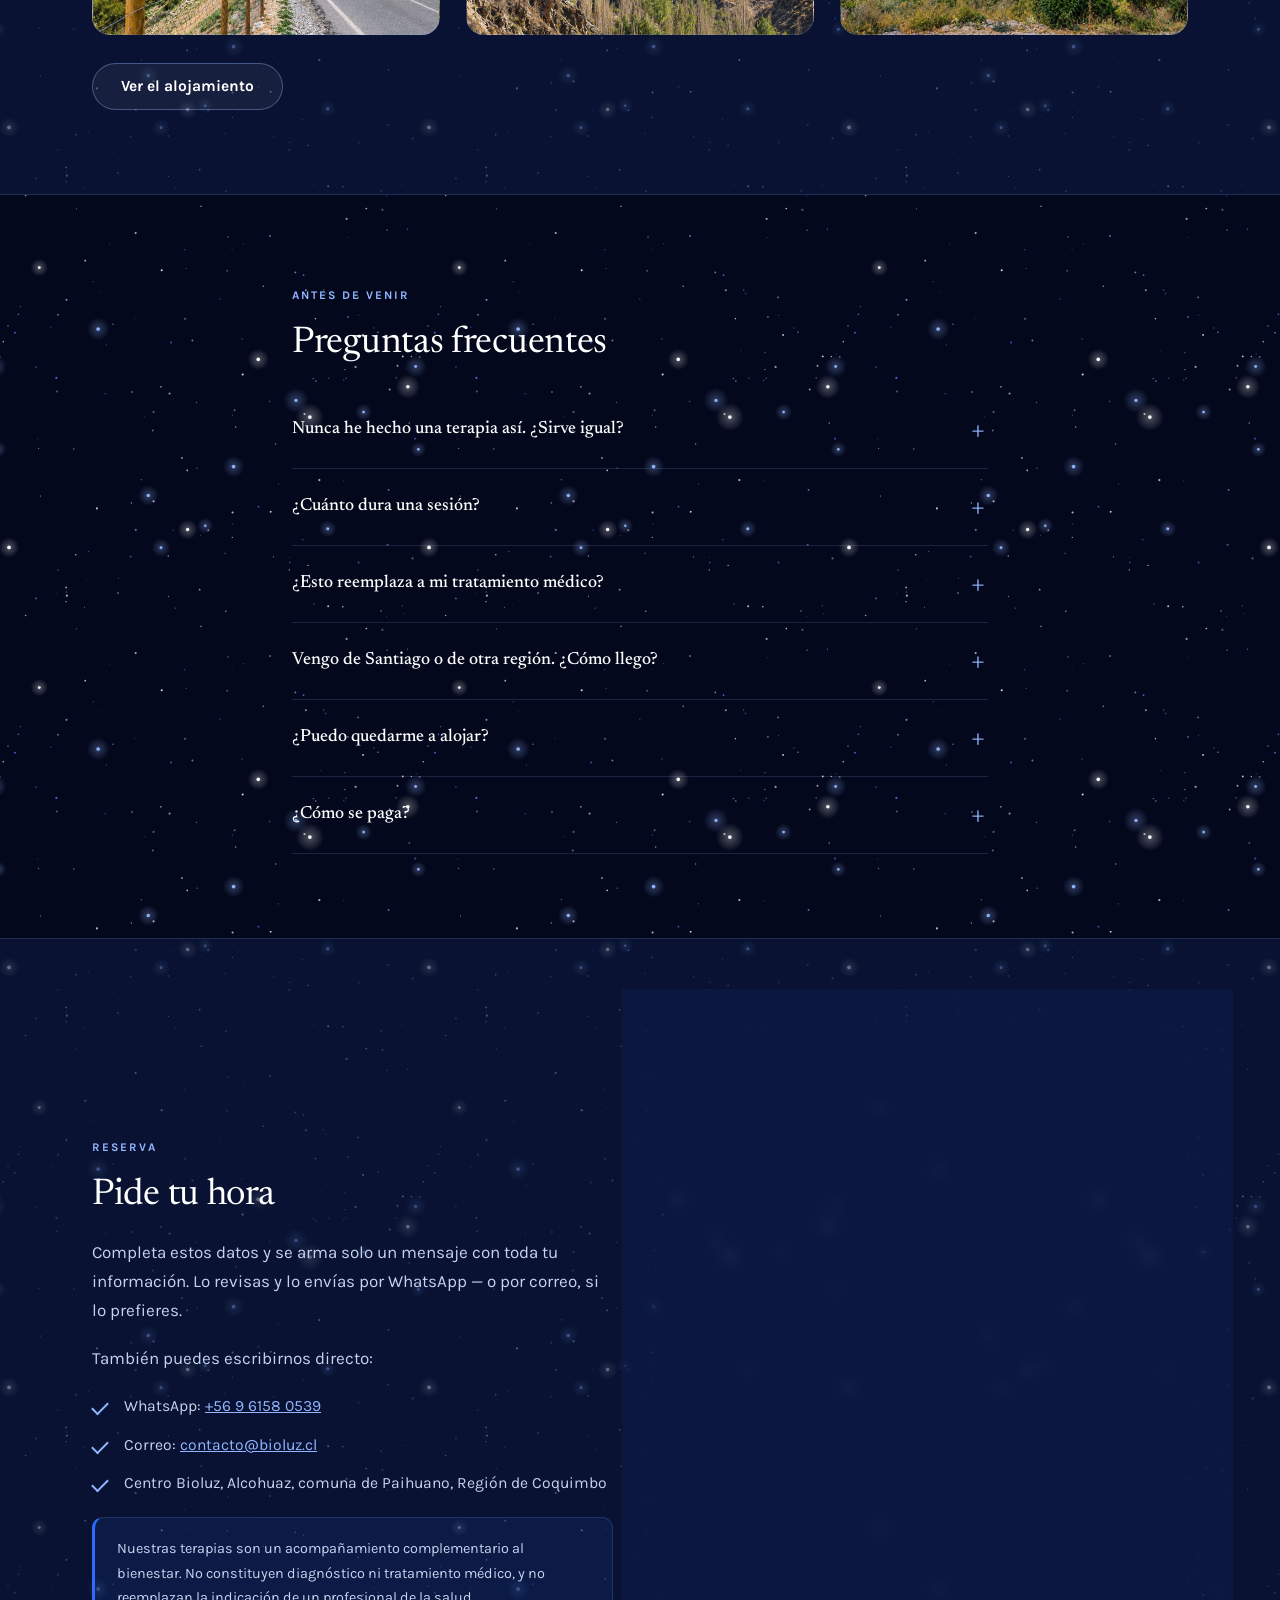
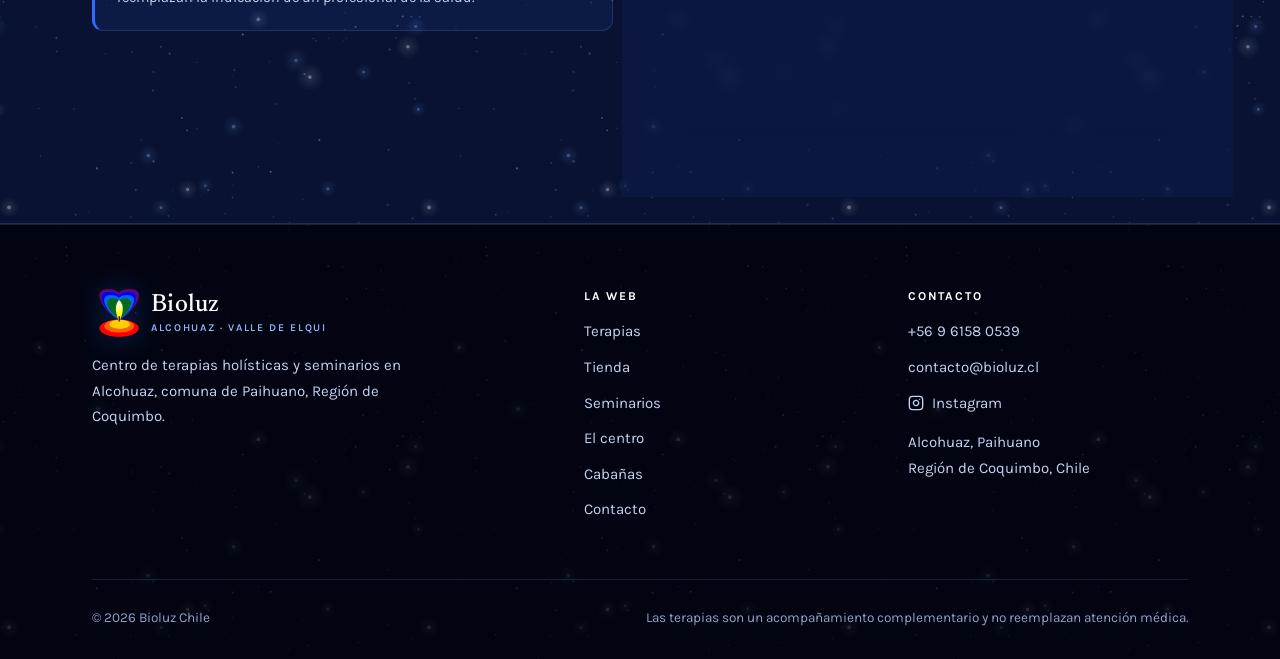
==== commit 8751c8c2: "Pausa la tienda con aviso Proximamente y agrega icono de Instagram en el pie Se saca el carrito y lo" ====
--- a/index.html
+++ b/index.html
@@ -464,7 +464,14 @@
         <ul>
           <li><a href="https://wa.me/56961580539">+56 9 6158 0539</a></li>
           <li><a href="mailto:contacto@bioluz.cl">contacto@bioluz.cl</a></li>
-          <li><a href="https://www.instagram.com/piscoelquisalud/" target="_blank" rel="noopener">Instagram</a></li>
+          <li><a href="https://www.instagram.com/piscoelquisalud/" target="_blank" rel="noopener" class="enlace-icono">
+            <svg viewBox="0 0 24 24" fill="none" stroke="currentColor" stroke-width="2" stroke-linecap="round" stroke-linejoin="round" aria-hidden="true">
+              <rect x="2" y="2" width="20" height="20" rx="5" ry="5"/>
+              <path d="M16 11.37A4 4 0 1 1 12.63 8 4 4 0 0 1 16 11.37z"/>
+              <line x1="17.5" y1="6.5" x2="17.51" y2="6.5"/>
+            </svg>
+            Instagram
+          </a></li>
           <li>Alcohuaz, Paihuano<br>Región de Coquimbo, Chile</li>
         </ul>
       </div>
--- a/assets/css/estilos.css
+++ b/assets/css/estilos.css
@@ -412,6 +412,18 @@
 }
 body.borrador .foto-ultimo-pueblo-2::after{ display:none; }
 
+/* Foto de un seminario en curso, en seminarios.html */
+body.borrador .foto-curso,
+.foto-curso{
+  aspect-ratio: 1254 / 1254;
+  background-image:
+    url('../img/curso.jpg'),
+    repeating-linear-gradient(45deg, rgba(146,182,255,.05) 0 13px, transparent 13px 26px),
+    linear-gradient(145deg, #12224F 0%, #0A1130 100%);
+  background-position:center;
+}
+body.borrador .foto-curso::after{ display:none; }
+
 /* ---------- Galería de dos fotos (Ceremonias de cuencos) ---------- */
 .galeria-dos{ display:grid; gap:16px; }
 /* Las dos se recortan arriba a propósito: la del domo hasta donde
@@ -698,6 +710,8 @@
   letter-spacing:.15em; text-transform:uppercase; margin:0 0 16px; }
 .pie ul{ list-style:none; padding:0; margin:0; }
 .pie li{ margin-bottom:10px; }
+.pie li a.enlace-icono{ display:inline-flex; align-items:center; gap:8px; }
+.pie li a.enlace-icono svg{ width:16px; height:16px; flex:none; }
 .pie-abajo{
   border-top:1px solid var(--borde); padding-top:26px;
   display:flex; justify-content:space-between; flex-wrap:wrap; gap:12px;
